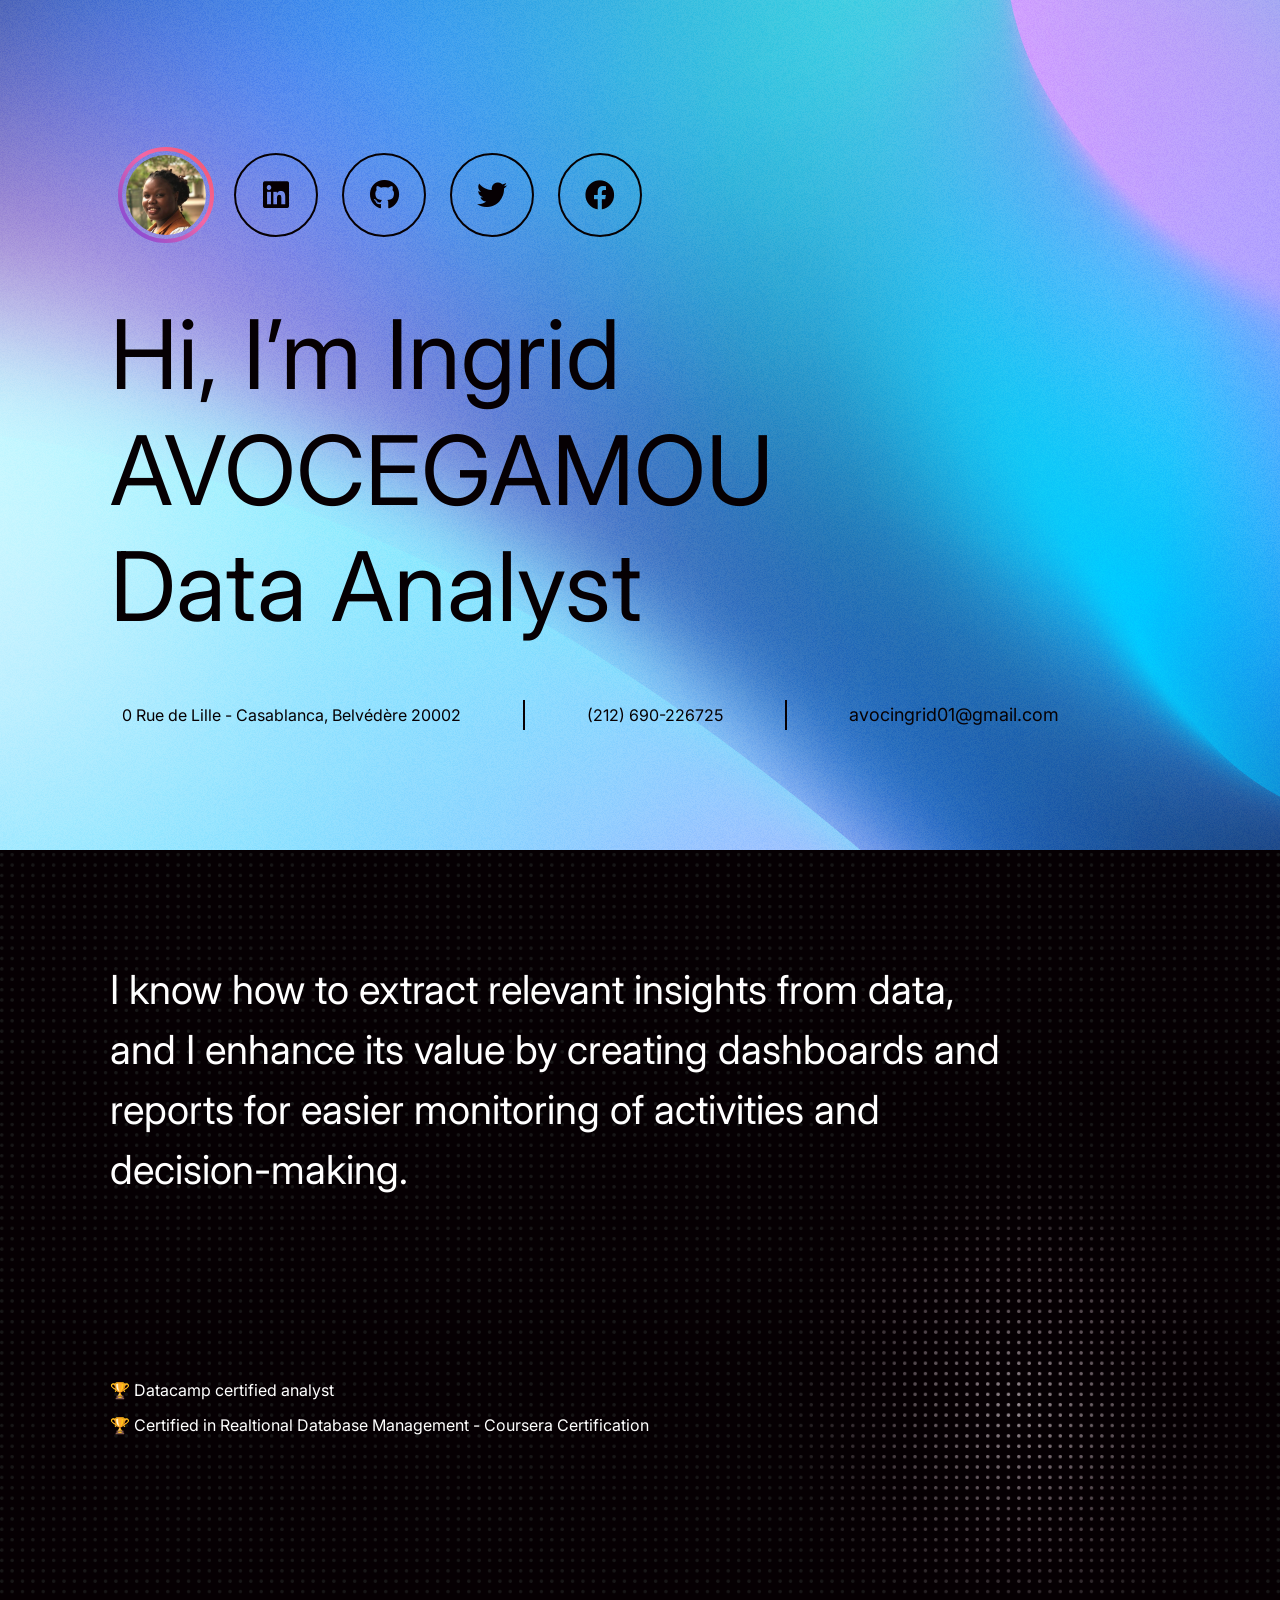
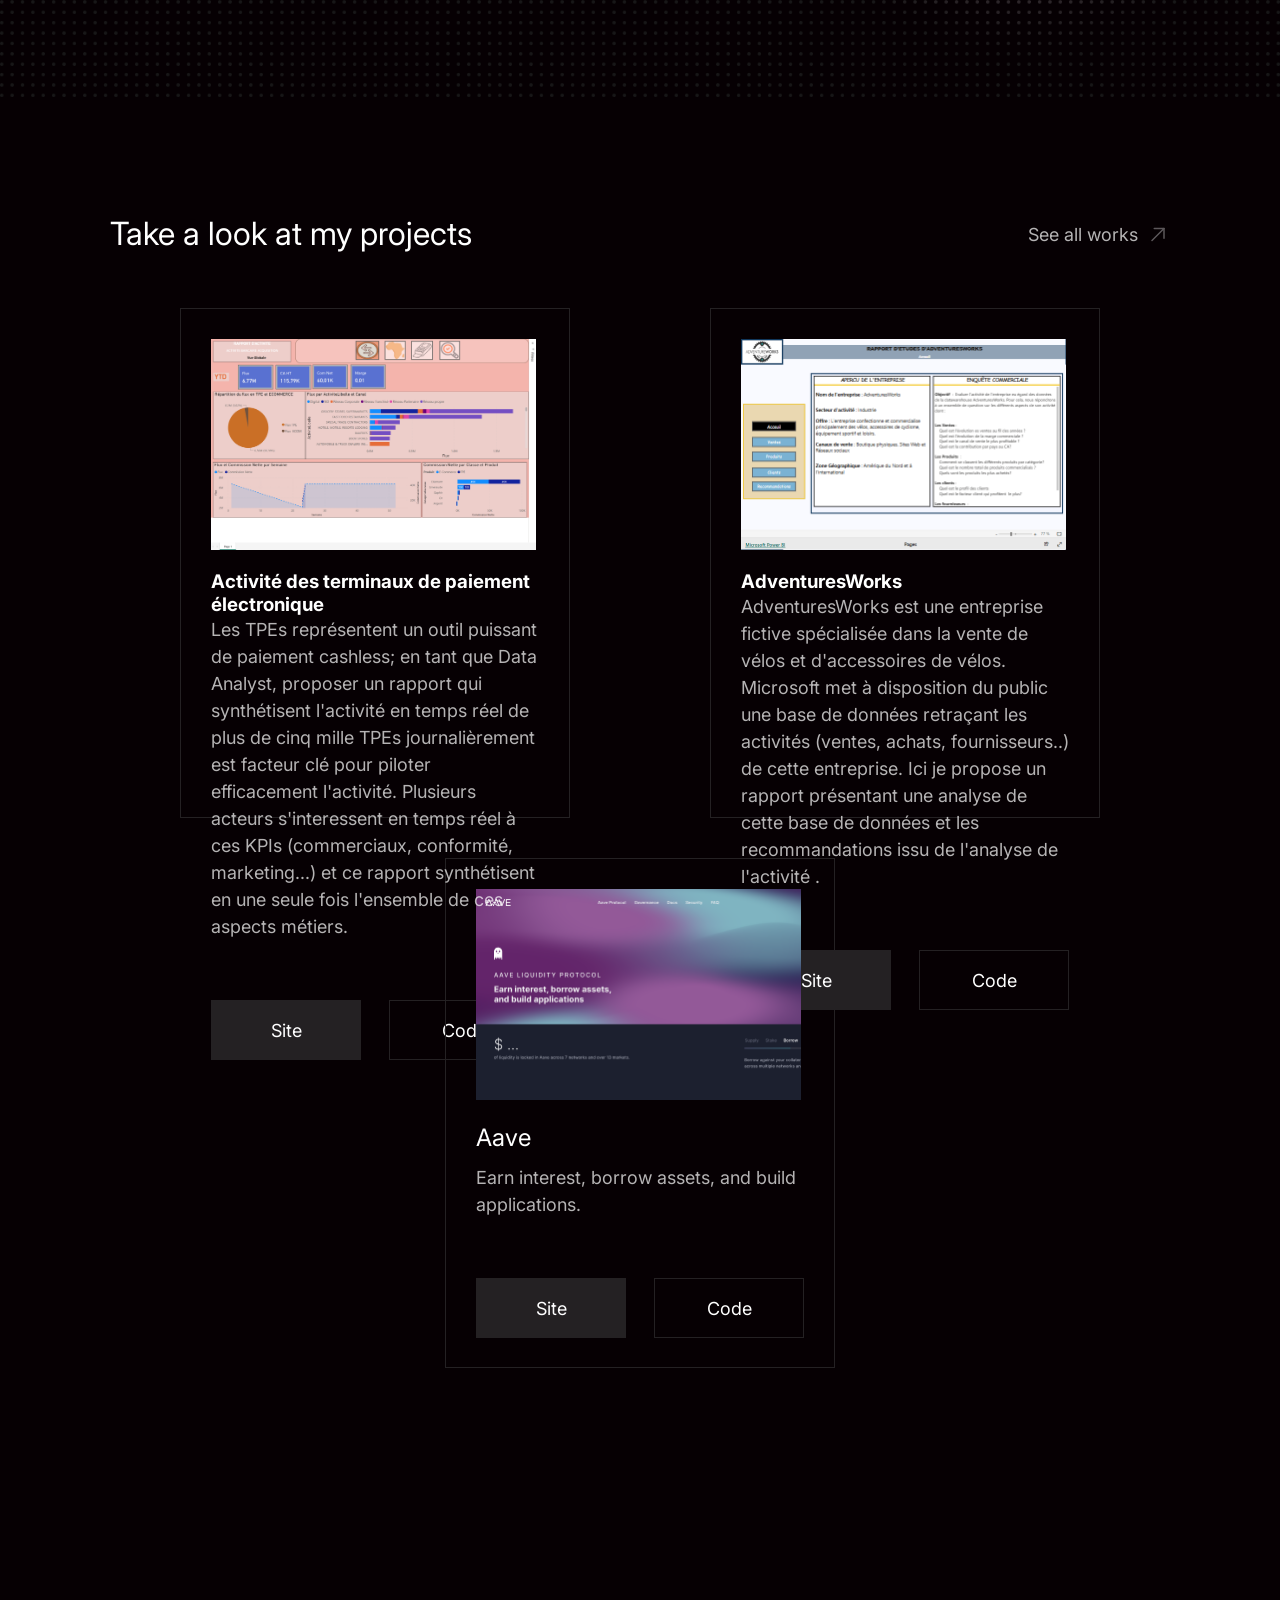
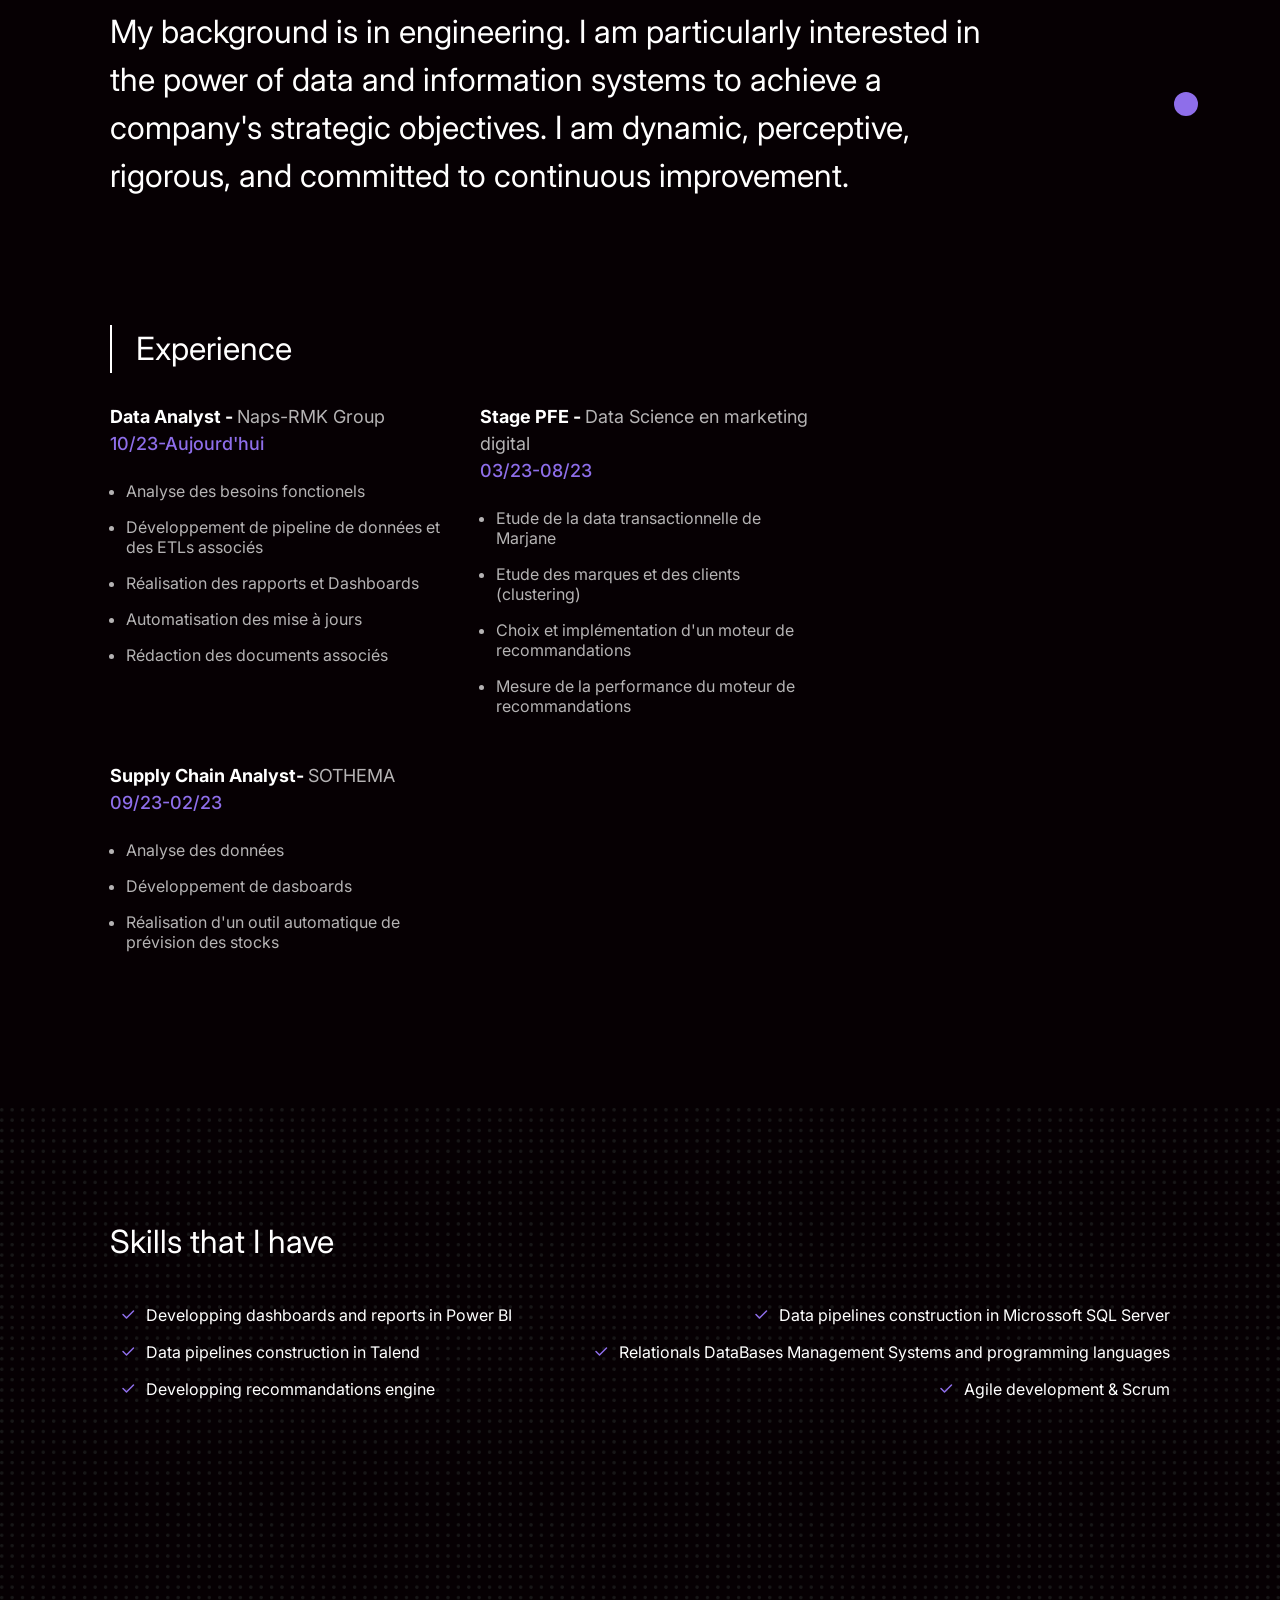
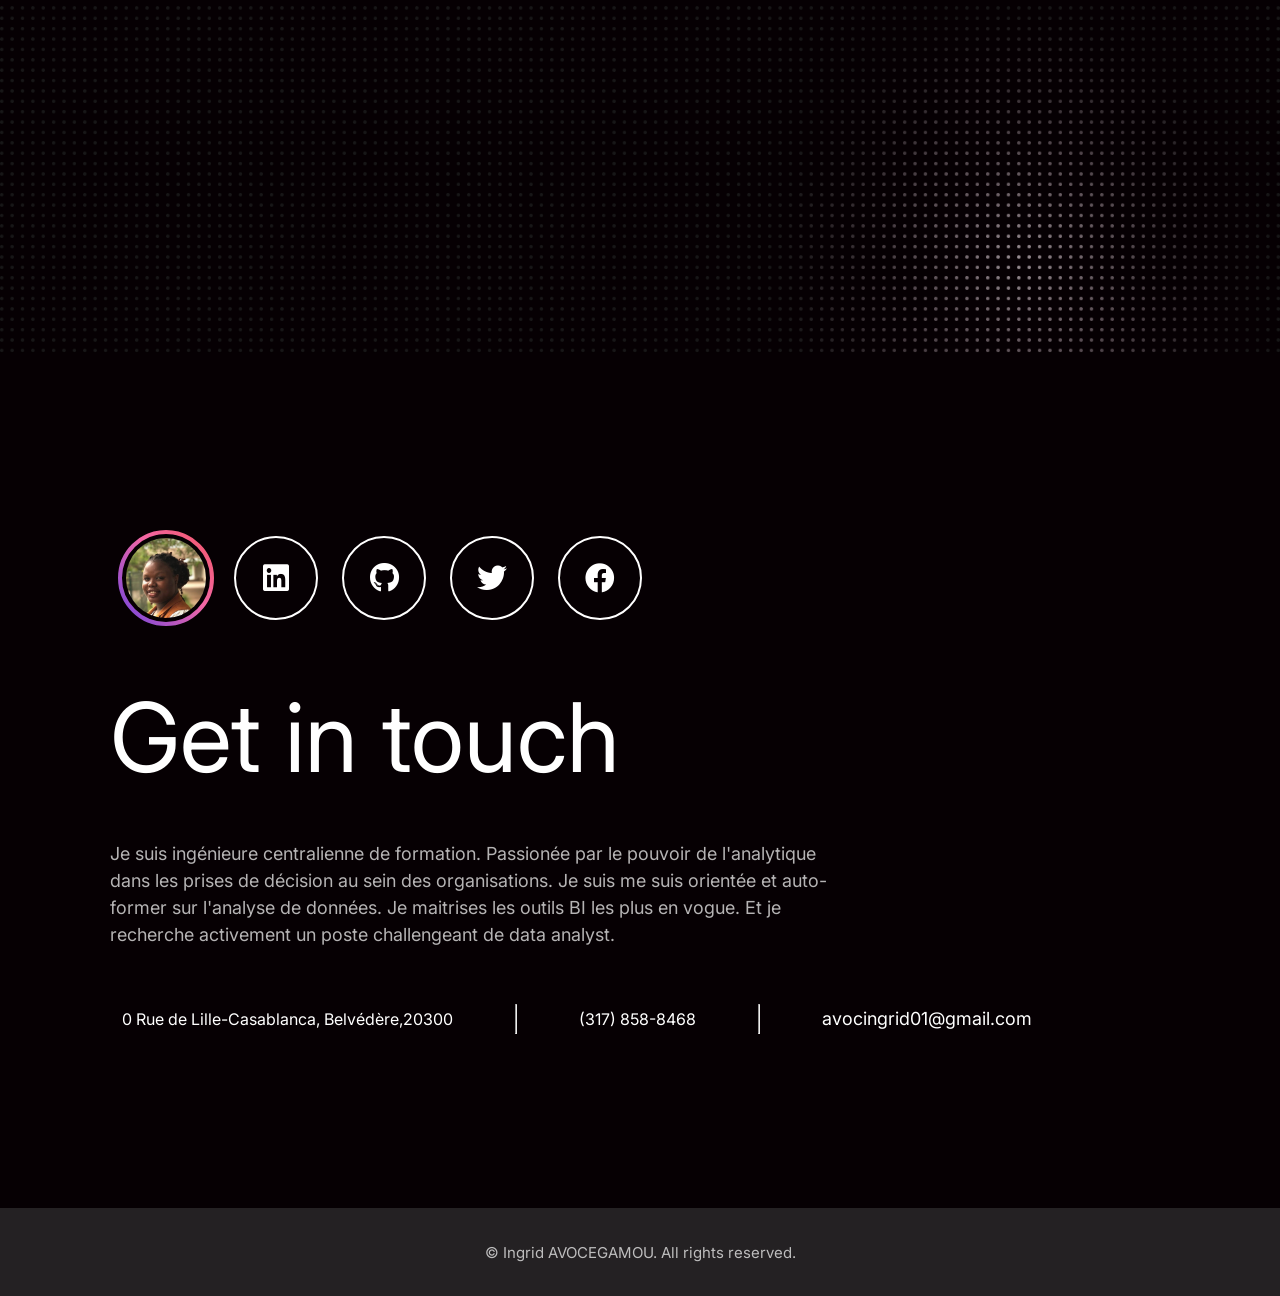
==== index.html @ 4d067f29 "first commit" ====
<!DOCTYPE html>
<html lang="en">

<head>
    <meta charset="UTF-8">
    <meta http-equiv="X-UA-Compatible" content="IE=edge">
    <meta name="viewport" content="width=device-width, initial-scale=1.0">
    <meta name="description" content="">
    <meta name="author" content="">

    <title>Ingrid AVOCEGAMOU|Data Analyst</title>

    <!-- Google Fonts -->
    <link rel="preconnect" href="https://fonts.googleapis.com">
    <link rel="preconnect" href="https://fonts.gstatic.com" crossorigin>
    <link href="https://fonts.googleapis.com/css2?family=Inter:wght@100;200;300;400;500;600;700;800;900&display=swap"
        rel="stylesheet">

    <!-- Font Awesome -->
    <link href="vendor/fontawesome-free-5.15.4-web/css/all.min.css" rel="stylesheet">

    <!-- Custom styles for this template -->
    <link href="css/resume.css" rel="stylesheet">
</head>

<body>
    <header class="header">
        <div class="header-links flex-start">
            <div class="profile-container">
                <img class="profile" src="./img/profile.jpg" alt="Joe Blow">
                <img class="ring" src="./img/Ring.svg" alt="Ring Border">
            </div>

            <ul class="flex-list list-items-circle">
                <li>
                    <a href="https://www.linkedin.com/in/ingrid-avocegamou-9a059b1b7/" target="_blank">
                        <i class="fab fa-linkedin"></i>
                    </a>
                </li>
                <li>
                    <a href="https://www.github.com/">
                        <i class="fab fa-github"></i>
                    </a>
                </li>
                <li>
                    <a href="https://www.twitter.com/">
                        <i class="fab fa-twitter"></i>
                    </a>
                </li>
                <li>
                    <a href="https://www.facebook.com/">
                        <i class="fab fa-facebook"></i>
                    </a>
                </li>
            </ul>
        </div>

        <h1>
            Hi, I’m Ingrid AVOCEGAMOU<br />
            Data Analyst
        </h1>

        <ul class="contact-details flex-list">
            <li>0 Rue de Lille - Casablanca, Belvédère 20002</li>
            <hr />
            <li>(212) 690-226725</li>
            <hr />
            <li><a href="mailto: avocingrid01@gmail.com" style="border: none;">avocingrid01@gmail.com</a></li>
        </ul>
    </header>
    <main>

        <!-- ABOUT -->

        <section class="section about">
            <h2>
                I know how to extract relevant insights from data, and I enhance its value by creating dashboards and reports for easier monitoring of activities and decision-making.
            </h2>

            <ul class="achievements">
                <li>🏆 Datacamp certified analyst</li>
                <li>🏆 Certified in Realtional Database Management - Coursera Certification</li>
            </ul>
        </section>

        <!-- PROJECTS -->

        <section class="section projects">
            <div class="flex-between">
                <h2>Take a look at my projects</h2>

                <a href="https://www.github.com/" class="projects-link flex-between">
                    See all works <img src="./img/ArrowUpRight.svg" alt="Arrow" style="margin-left: 8px; opacity: 0.7;">
                </a>
            </div>

            <div class="cards flex-center">
                <div class="card">
                    <img src="./img/projects/project_1.png" alt="">
                    <h3 class="Monitoring of electronic payment terminal ">Activité des terminaux de paiement électronique
</h3>
                    <p class="card-description">Les TPEs représentent un outil puissant de paiement cashless; en tant que Data Analyst, proposer un rapport qui synthétisent l'activité en temps réel de plus de cinq mille TPEs journalièrement est facteur clé pour piloter efficacement l'activité. Plusieurs acteurs s'interessent en temps réel à ces KPIs (commerciaux, conformité, marketing...) et ce rapport synthétisent en une seule fois l'ensemble de ces aspects métiers. </p>

                    <div class="card-buttons">
                        <a href="https://app.powerbi.com/view?r=eyJrIjoiNjRlZTI2ZTktMTIzOC00YWQxLWI0MTQtYjRmNjQyOTAwMDczIiwidCI6IjVjYjA2YTgwLTJkZDUtNDNkOS05YjJlLWFmMDA1M2I3MTRkYyIsImMiOjl9" class="card-button--site">Site</a>
                        <a href="#" class="card-button--code">Code</a>
                    </div>
                </div>

                <div class="card">
                    <img src="./img/projects/project_2.png" alt="">
                    <h3 class="AdventuresWorks"> AdventuresWorks</h3>
                    <p class="card-description">AdventuresWorks est une entreprise fictive spécialisée dans la vente de vélos et d'accessoires de vélos. Microsoft met à disposition du public une base de données retraçant les activités (ventes, achats, fournisseurs..) de cette entreprise. Ici je propose un rapport présentant une analyse de cette base de données et les recommandations issu de l'analyse de l'activité .</p>

                    <div class="card-buttons">
                        <a href="https://app.powerbi.com/view?r=eyJrIjoiYWE0ZmEyMjgtMjhmNi00ODE4LTgzNDMtZmZhZWU1MjZiZjUyIiwidCI6IjVjYjA2YTgwLTJkZDUtNDNkOS05YjJlLWFmMDA1M2I3MTRkYyIsImMiOjl9"class="card-button--site">Site</a>
                        <a href="#" class="card-button--code">Code</a>
                    </div>
                </div>

                <div class="card">
                    <img src="./img/projects/project_3.png" alt="">
                    <h3 class="card-title">Aave</h3>
                    <p class="card-description">Earn interest, borrow assets, and build applications.</p>

                    <div class="card-buttons">
                        <a href="#" class="card-button--site">Site</a>
                        <a href="#" class="card-button--code">Code</a>
                    </div>
                </div>
            </div>
        </section>

        <!-- EXPIERENCE -->

        <section class="section experience">
            <p class="experience-description">
                My background is in engineering. I am particularly interested in the power of data and information systems to achieve a company's strategic objectives. I am dynamic, perceptive, rigorous, and committed to continuous improvement.
                <img src="./img/Dot.svg" alt="Blue Dot">
            </p>

            <h2>Experience</h2>

            <div class="experience-cards flex-center">
                <div class="experience-card">
                    <h3 class="card-title">
                        Data Analyst - <span class="highlight">Naps-RMK Group</span>
                    </h3>
                    <p class="card-years">10/23-Aujourd'hui</p>

                    <ul class="card-list">
                        <li class="card-list-item">Analyse des besoins fonctionels  </li>
                        <li class="card-list-item">Développement  de pipeline de données et des ETLs associés</li>
                        <li class="card-list-item">Réalisation des rapports et Dashboards </li>
                        <li class="card-list-item">Automatisation des mise à jours </li>
                        <li class="card-list-item">Rédaction des documents associés </li>
                    </ul>
                </div>
                <div class="experience-card">
                    <h3 class="card-title">
                        Stage PFE - <span class="highlight">Data Science en marketing digital</span>
                    </h3>
                    <p class="card-years">03/23-08/23</p>

                    <ul class="card-list">
                        <li class="card-list-item"> Etude de la data transactionnelle de Marjane</li>
                        <li class="card-list-item">Etude des marques et des clients (clustering)</li>
                        <li class="card-list-item">Choix et implémentation d'un moteur de recommandations</li>
                        <li class="card-list-item">Mesure de la performance du moteur de recommandations</li>
                    </ul>
                </div>
                <div class="experience-card">
                    <h3 class="card-title">
                        Supply Chain Analyst- <span class="highlight">SOTHEMA</span> 
                    </h3>
                    <p class="card-years">09/23-02/23</p>

                    <ul class="card-list">
                        <li class="card-list-item">Analyse des données</li>
                        <li class="card-list-item">Développement de dasboards </li>
                        <li class="card-list-item">Réalisation d'un outil automatique de prévision des stocks</li>
                    </ul>
                </div>
            </div>
        </section>

        <!-- SKILLS -->

        <section class="section skills">
           <h2>Skills that I have</h2>        

            <ul class="skill-list flex-between">
                <li><img src="./img/Check.svg" alt="Checkmark">Developping dashboards and reports in Power BI</li>
                <li><img src="./img/Check.svg" alt="Checkmark">Data pipelines construction in Microssoft SQL Server     </li>
                <li><img src="./img/Check.svg" alt="Checkmark">Data pipelines construction in Talend   </li>
                <li><img src="./img/Check.svg" alt="Checkmark">Relationals DataBases Management Systems and programming languages </li>
                <li><img src="./img/Check.svg" alt="Checkmark">Developping recommandations engine</li>
                <li><img src="./img/Check.svg" alt="Checkmark">Agile development & Scrum</li>
            </ul>
        </section>

        <!-- CONTACT -->

        <section class="section contact">
            <div class="contact-links flex-start">
                <div class="profile-container">
                    <img class="profile" src="./img/profile.jpg" alt="Ingrid AVOCEGAMOU">
                    <img class="ring" src="./img/Ring.svg" alt="Ring Border">
                </div>

                <ul class="flex-list list-items-circle">
                    <li>
                        <a href="https://www.linkedin.com/">
                            <i class="fab fa-linkedin"></i>
                        </a>
                    </li>
                    <li>
                        <a href="https://www.github.com/">
                            <i class="fab fa-github"></i>
                        </a>
                    </li>
                    <li>
                        <a href="https://www.twitter.com/">
                            <i class="fab fa-twitter"></i>
                        </a>
                    </li>
                    <li>
                        <a href="https://www.facebook.com/">
                            <i class="fab fa-facebook"></i>
                        </a>
                    </li>
                </ul>

            </div>

            <h1>
                Get in touch
            </h1>

            <p>
                Je suis ingénieure centralienne de formation. Passionée par le pouvoir de l'analytique dans les prises de décision au sein des organisations. Je suis me suis orientée et auto-former sur l'analyse de données. Je maitrises les outils BI les plus en vogue. Et je recherche activement un poste challengeant de data analyst. 
            </p>

            <ul class="contact-details flex-list">
                <li>0 Rue de Lille-Casablanca, Belvédère,20300</li>
                <hr />
                <li>(317) 858-8468</li>
                <hr />
                <li><a href="mailto: name@email.com">avocingrid01@gmail.com</a></li>
            </ul>
        </section>
    </main>
    <footer class="footer flex-center">
        <p><small>© Ingrid AVOCEGAMOU. All rights reserved.</small></p>
    </footer>

    <!-- Plugin JavaScript -->
    <script src="vendor/jquery/jquery.min.js"></script>
    <script src="vendor/jquery-easing/jquery.easing.min.js"></script>

    <!-- Custom scripts for this template -->
    <script src="js/resume.js"></script>
</body>

</html>
---- css/resume.css ----
* {
    margin: 0;
    padding: 0;
    box-sizing: border-box;
}

:root {
    --black: #060003;
    --gray: #242123;
    --white: #FFFFFF;
    --blue: #8E6EEA;
    --border-gradient: linear-gradient(227.58deg, #F4492F -44.04%, #F367A5 42.36%, #553DEB 113.95%);

    --font-96: clamp(56px, 8vw, 96px);
    --font-40: clamp(24px, 6vw, 40px);
    --font-32: clamp(24px, 4vw, 32px);
}

html {
    font-family: "Inter";
    color: var(--white);

    overflow-x: hidden;
}

body {
    background-color: var(--black);
}

/* TYPOGRAPHY */
h1 {
    font-style: normal;
    font-weight: 400;
    font-size: var(--font-96);
    line-height: 116px;
}

h2 {
    font-weight: 400;
    font-size: var(--font-32);
    line-height: 150%;
    margin-bottom: 30px;
}

p,
a {
    font-weight: 400;
    font-size: 18px;
    line-height: 150%;
    text-decoration: none;
}

p {
    opacity: 0.7;
}

/* LAYOUTS */

.flex-center {
    display: flex;
    justify-content: center;
    align-items: center;
}

.flex-start {
    display: flex;
    justify-content: flex-start;
    align-items: center;
}

.flex-between {
    display: flex;
    justify-content: space-between;
    align-items: center;
    flex-wrap: wrap;
}

/* === UNIVERSAL STYLES === */

/* List */

.flex-list {
    display: flex;
    justify-content: center;
    align-items: center;
    flex-wrap: wrap;
    list-style: none;
}

.flex-list li {
    margin: 12px;
    transition: 250ms ease all;
}

.flex-list li a {
    color: var(--white);
    text-decoration: none;
    opacity: 1;

    display: block;
    transition: 250ms ease all;
}

.list-items-circle li a {
    border: 2px solid var(--black);
    border-radius: 50%;
}

.list-items-circle li a:hover {
    background-color: var(--white);
    border: 2px solid var(--white);
}

.list-items-circle li a .fab {
    width: 80px;
    height: 80px;
    font-size: 30px;

    display: flex;
    justify-content: center;
    align-items: center;
    border-radius: 50%;

    transition: 250ms ease all;
}

.list-items-circle li a:hover .fab {
    color: var(--black);
}

.contact .list-items-circle li a {
    border: 2px solid var(--white);
}

.contact .list-items-circle li a:hover {
    background-color: var(--white);
    border: 2px solid var(--white);
}

.flex-list hr {
    height: 30px;
    margin: 0 50px;
}

/* Profile Image */

.profile-container {
    min-width: 88px;
    width: 88px;
    height: 88px;
    margin: 12px;
    position: relative;
}

.profile-container .profile {
    position: absolute;
    top: 50%;
    left: 50%;
    transform: translate(-50%, -50%);

    width: 80px;
    height: 80px;
    border-radius: 50%;
}

.profile-container .ring {
    position: absolute;
    top: 50%;
    left: 50%;
    transform: translate(-50%, -50%);
}

.header,
.section {
    min-height: 850px;
    padding: 110px;
}

/* HEADER */

.header {
    background-image: url('../img/Background.png');
    background-repeat: no-repeat;
    background-size: cover;

    display: flex;
    flex-direction: column;
    justify-content: flex-end;
    align-items: flex-start;
}

.header .header-links,
.contact .contact-links,
.header h1 {
    color: var(--black);
    margin-bottom: 45px;
}

.header .flex-list {
    color: var(--black);
}

.header .flex-list li a {
    color: var(--black);
}

.header .flex-list li:hover,
.header .flex-list li a:hover {
    color: var(--white);
}

.header .flex-list hr {
    border: 1px solid var(--black);
}

/* === ABOUT === */

.about {
    background-image: url('../img/Vector.png');
    background-repeat: no-repeat;
    background-size: cover;
    background-position: center;
}

.about h2 {
    max-width: 900px;
    font-weight: 400;
    font-size: var(--font-40);
    line-height: 150%;

    margin-bottom: 180px;
}

.about .achievements {
    list-style: none;

}

.about .achievements li {
    margin: 15px 0;
}

/* === PROJECTS === */

.projects .projects-link {
    color: var(--white);
    margin-bottom: 30px;

    opacity: 0.7;
    transition: 250ms ease all;
}

.projects .projects-link:hover {
    opacity: 1;
}

.projects .cards {
    justify-content: space-evenly;
    flex-wrap: wrap;
}

.projects .card {
    border: 1px solid var(--gray);

    height: 510px;
    max-width: 390px;
    padding: 30px;
    margin: 20px auto;
}

.projects .card img {
    width: 100%;
    max-width: 325px;
    height: auto;
    margin: 0 auto 16px;
}

.projects .card .card-title {
    font-weight: 400;
    font-size: 24px;
    line-height: 150%;
    margin-bottom: 8px;
}

.projects .card .card-description {
    margin-bottom: 60px;
}

.projects .card .card-buttons {
    display: flex;
    justify-content: space-between;
}

.projects .card .card-buttons .card-button--site,
.projects .card .card-buttons .card-button--code {
    width: 150px;
    height: 60px;

    display: flex;
    justify-content: center;
    align-items: center;

    opacity: 1;
    color: var(--white);

    transition: 250ms ease all;
}

.projects .card .card-buttons .card-button--site {
    background-color: var(--gray);
}

.projects .card .card-buttons .card-button--code {
    border: 1px solid var(--gray);
}

.projects .card .card-buttons .card-button--site:hover,
.projects .card .card-buttons .card-button--code:hover {
    background-color: var(--white);
    color: var(--black);
}

/* === EXPERIENCE === */

.experience-description {
    max-width: 900px;
    margin-bottom: 125px;

    font-weight: 400;
    font-size: var(--font-32);
    line-height: 150%;

    opacity: 1;
    position: relative;
}

.experience-description img {
    position: absolute;
    top: 50%;
    right: -200px;
    transform: translate(-50%, -50%);

    pointer-events: none;
}

.experience h2 {
    border-left: 2px solid var(--white);
    padding-left: 24px;
}

.experience .experience-cards {
    justify-content: flex-start;
    align-items: flex-start;
    flex-wrap: wrap;
}

.experience .experience-card {
    width: 370px;
    padding: 0 30px 30px 0;
}

.experience .experience-card .card-title {
    font-size: 18px;
    line-height: 150%;
}

.experience .experience-card .card-title .highlight {
    opacity: 0.7;
    font-weight: 400;
}

.experience .experience-card .card-years {
    color: var(--blue);
    font-weight: 500;
    font-size: 18px;
    line-height: 150%;
    margin-bottom: 24px;
    opacity: 1;
}

.experience .experience-card .card-list .card-list-item {
    margin: 0 0 16px 16px;
    opacity: 0.7;
}

/* === SKILLS === */

.skills {
    background-image: url('../img/Vector.png');
    background-repeat: no-repeat;
    background-size: cover;
}

.skills .skill-cards {
    flex-wrap: wrap;
}

.skills .skill-card {
    background-image: url('../img/Background.png');
    background-repeat: no-repeat;
    background-size: cover;
    background-color: #060003;
    background-blend-mode: darken;
    width: 170px;
    height: 170px;
    margin: 0 30px 30px 0;
    border: 1px solid var(--gray);

    cursor: pointer;

    transition: 500ms ease all;
}

.skills .skill-card .fab {
    font-size: 80px;
    opacity: 0.7;
    transition: 500ms ease all;
}

.skills .skill-card:hover {
    background-blend-mode: normal;
}

.skills .skill-card:hover .fab {
    opacity: 1;
}

.skills .skill-list {
    list-style: none;
    flex-wrap: wrap;
}

.skills .skill-list li {
    display: flex;
    justify-content: center;
    align-items: center;
}

.skills .skill-list li img {
    margin: 10px;
}

/* === CONTACT === */

.contact {
    display: flex;
    flex-direction: column;
    justify-content: center;
    align-items: flex-start;
}

.contact h1,
.contact p {
    max-width: 750px;
    margin-bottom: 45px;
}

.contact .flex-list li:hover,
.contact .flex-list li a:hover {
    color: var(--blue);
}

/* === FOOTER === */

.footer {
    min-height: 88px;
    background-color: var(--gray);
}

/* === MEDIA STYLES === */

@media all and (max-width: 1200px) {
    .contact-details {
        align-items: flex-start;
        flex-direction: column;
    }

    .contact-details li {
        margin: 10px;
    }

    .contact-details li a {
        margin: 0;
    }

    .contact-details hr {
        display: none;
    }
}

@media all and (max-width: 992px) {
    .skills .skill-card {
        width: 125px;
        height: 125px;
    }
}

@media all and (max-width: 767px) {

    .header,
    .section {
        padding: 40px;
    }
}
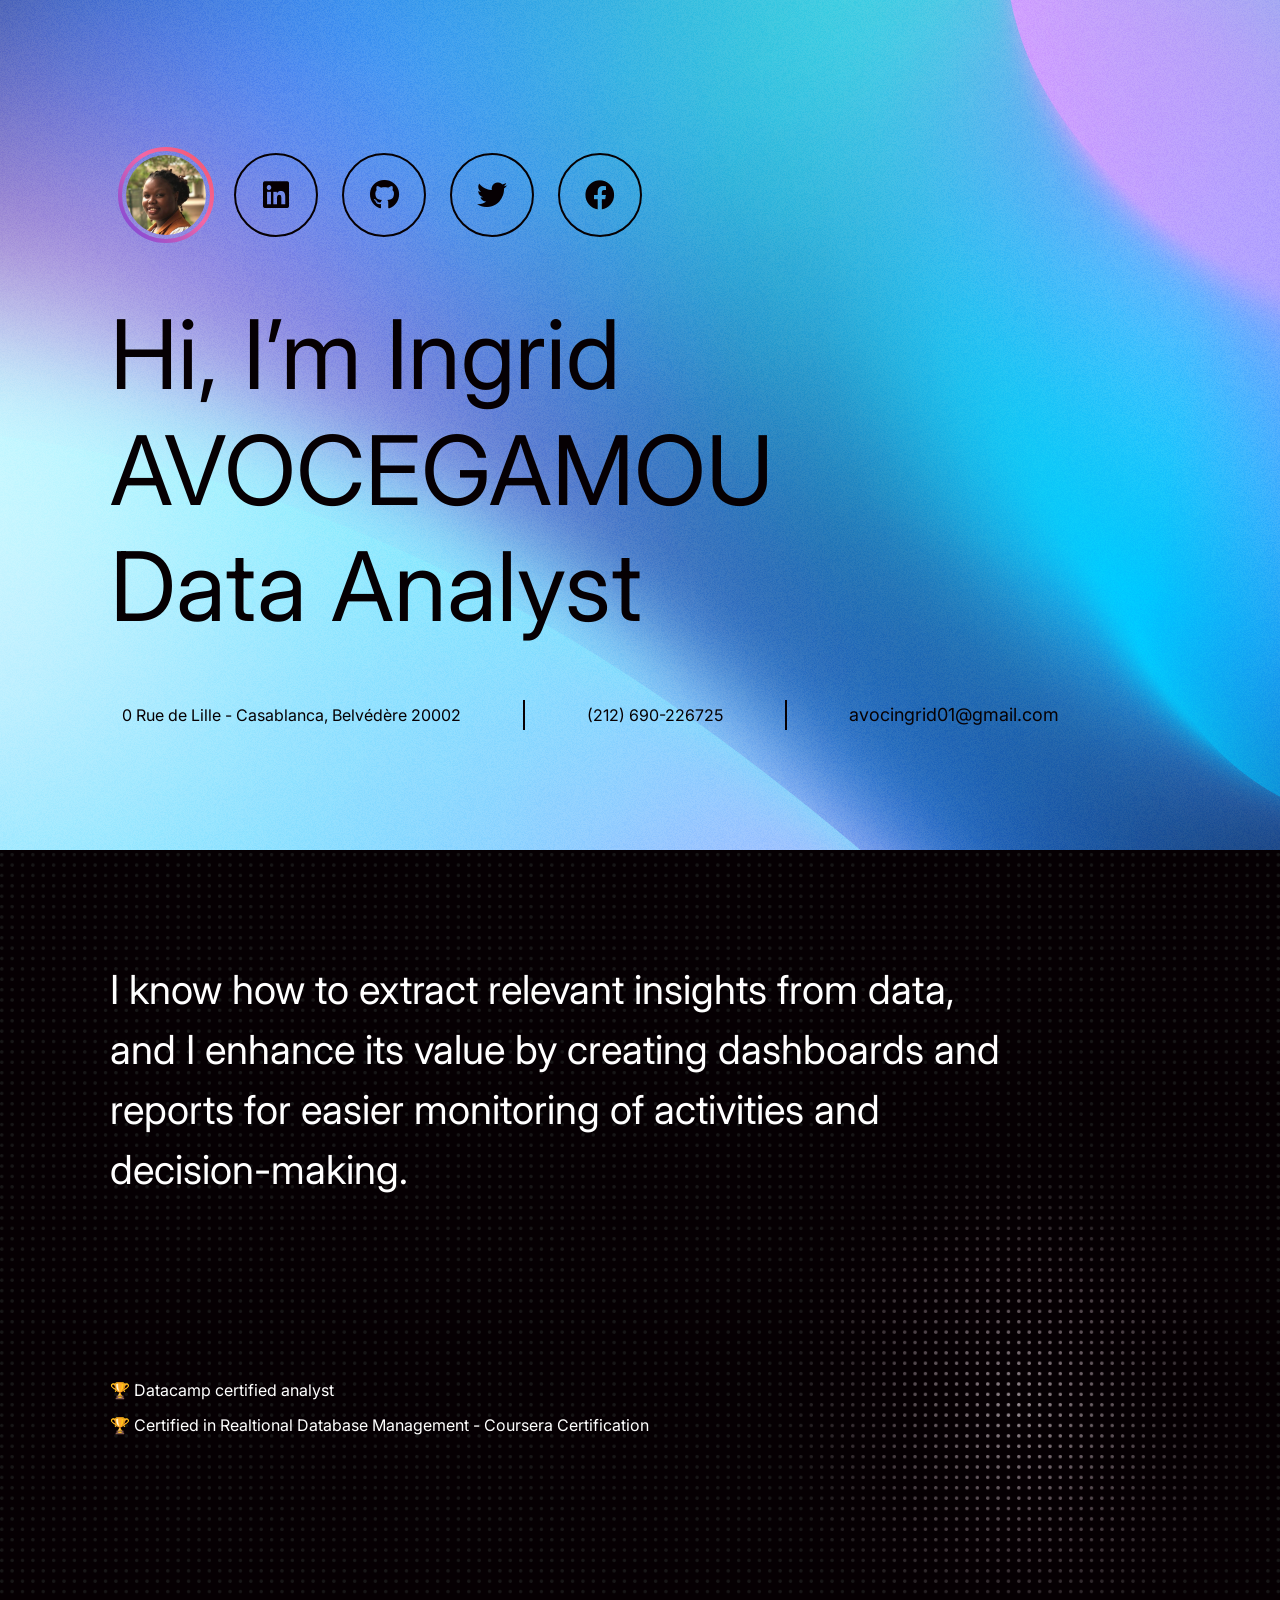
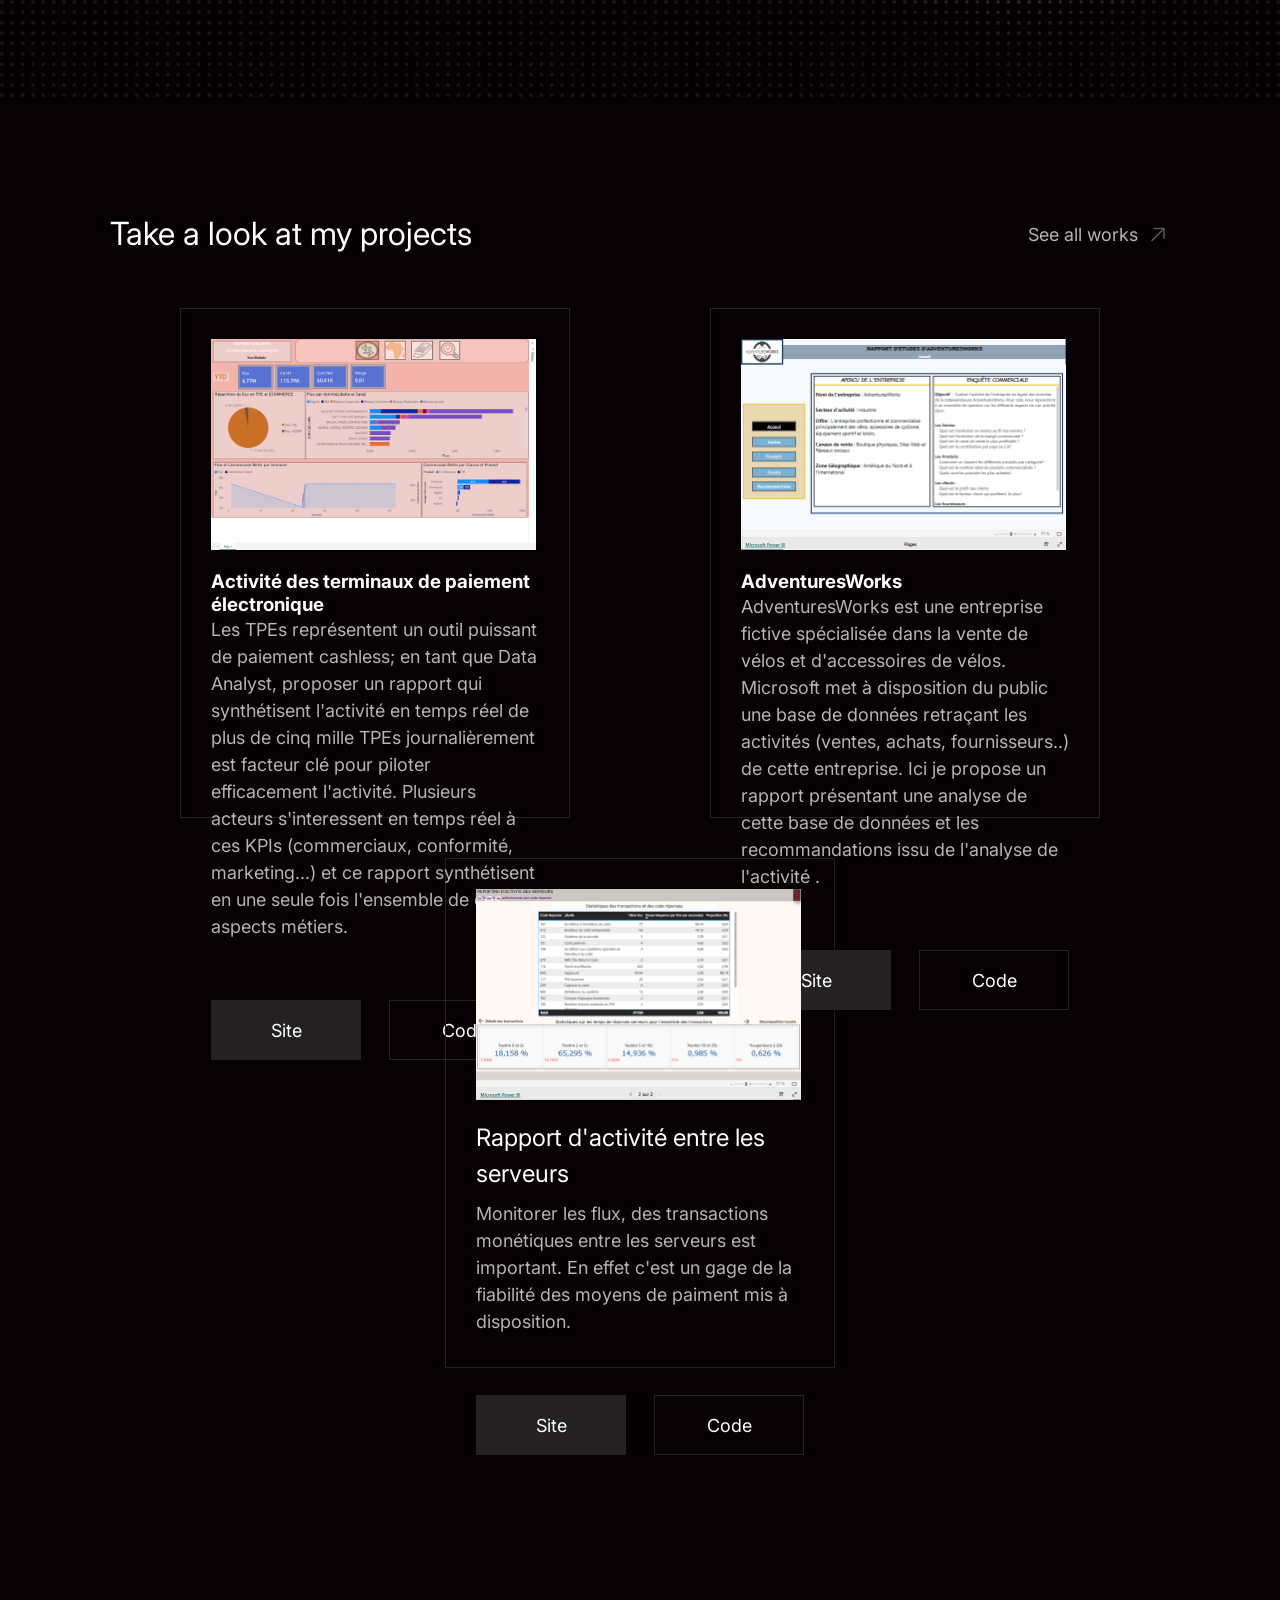
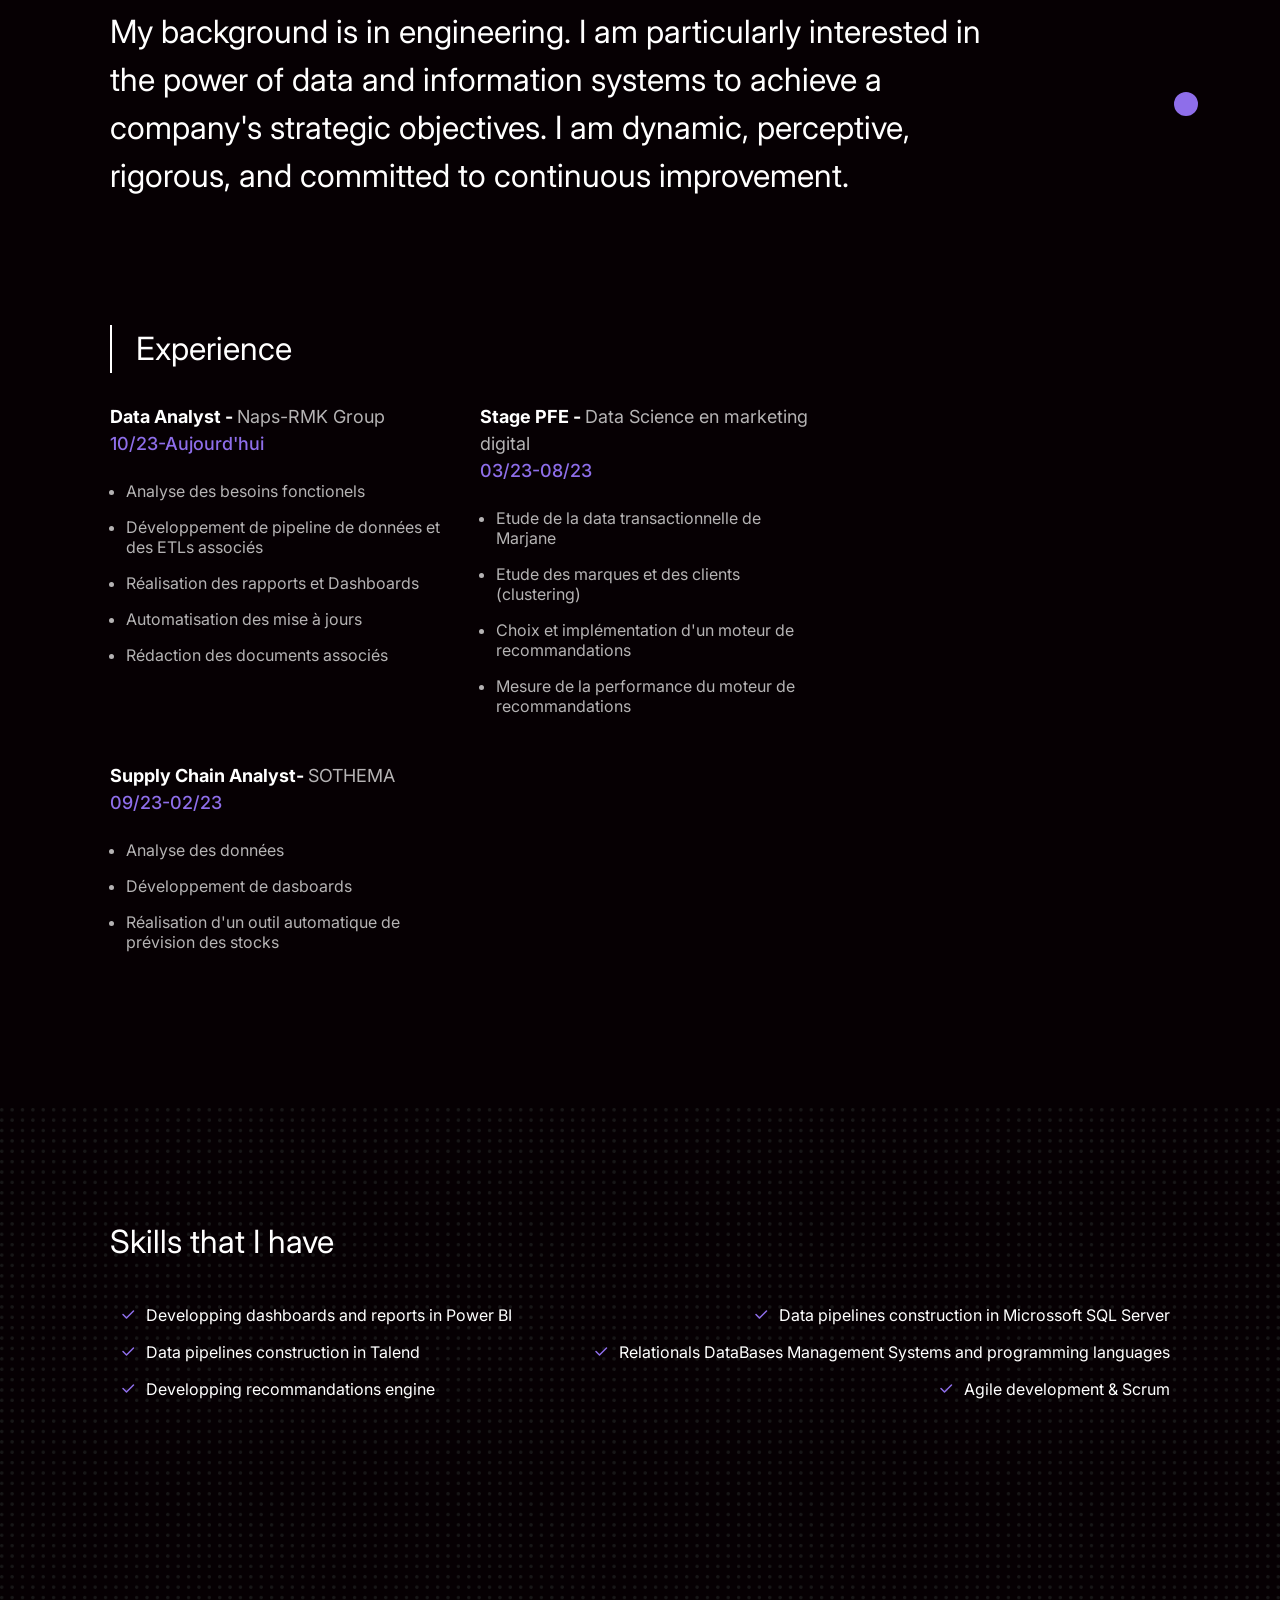
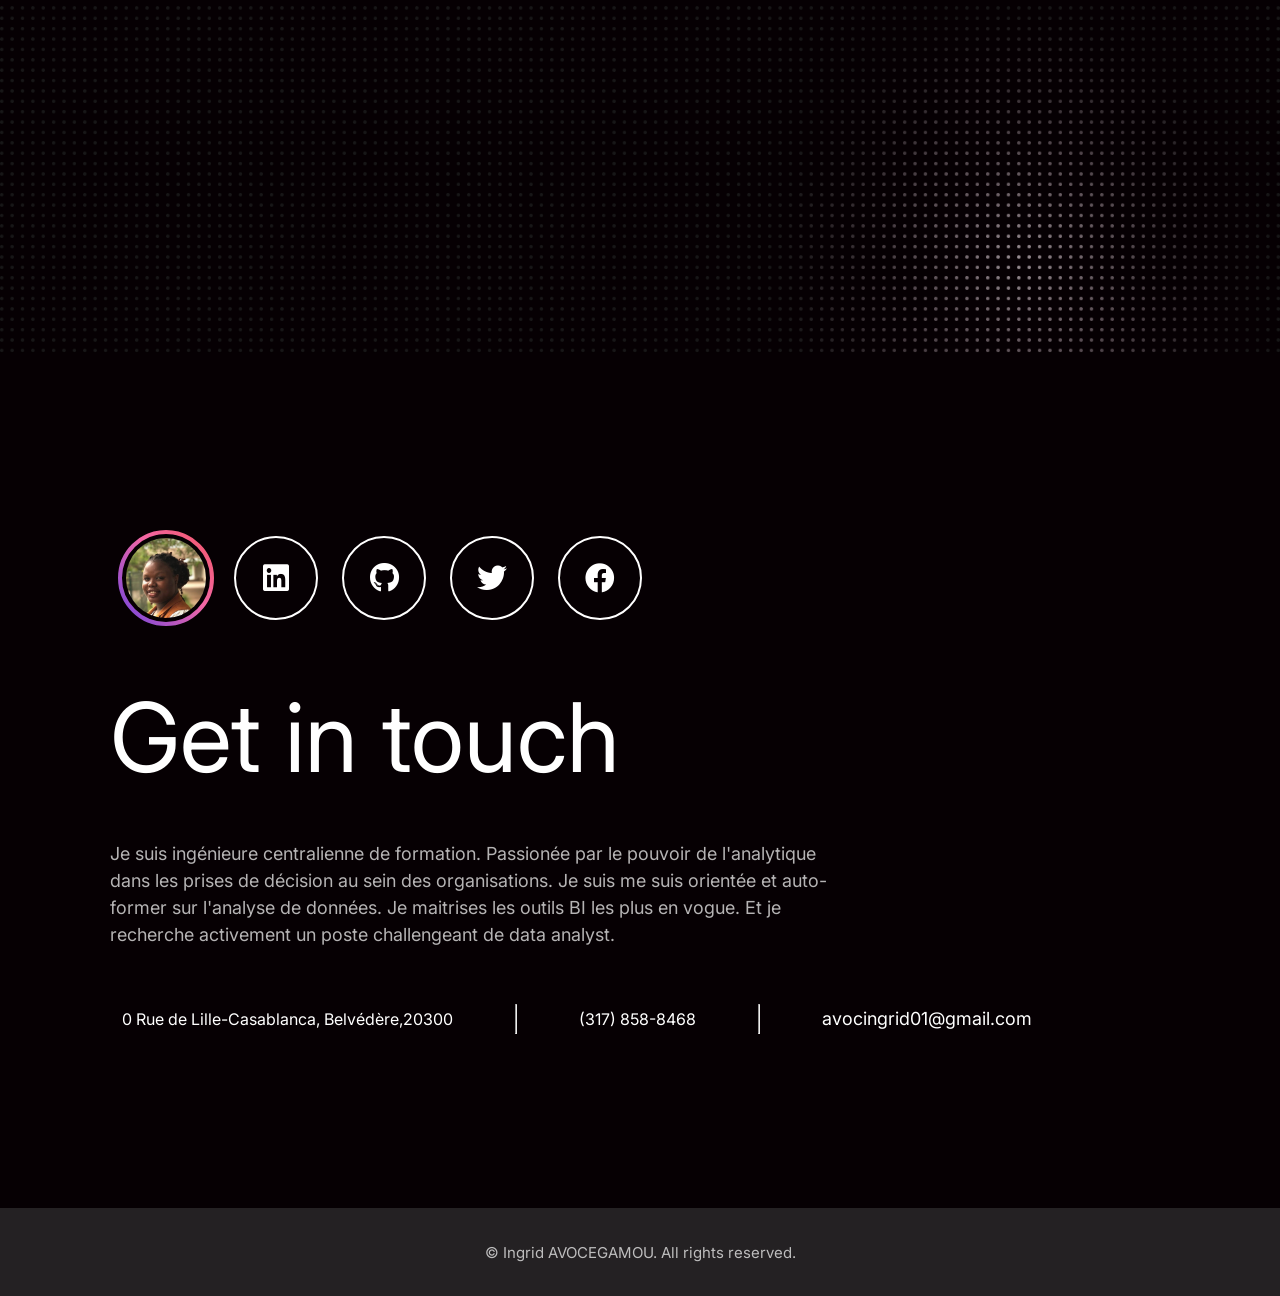
==== commit cf0db552: "addind a first project" ====
--- a/index.html
+++ b/index.html
@@ -107,28 +107,37 @@
                     </div>
                 </div>
 
+
+
+
+
                 <div class="card">
                     <img src="./img/projects/project_2.png" alt="">
                     <h3 class="AdventuresWorks"> AdventuresWorks</h3>
                     <p class="card-description">AdventuresWorks est une entreprise fictive spécialisée dans la vente de vélos et d'accessoires de vélos. Microsoft met à disposition du public une base de données retraçant les activités (ventes, achats, fournisseurs..) de cette entreprise. Ici je propose un rapport présentant une analyse de cette base de données et les recommandations issu de l'analyse de l'activité .</p>
-
                     <div class="card-buttons">
                         <a href="https://app.powerbi.com/view?r=eyJrIjoiYWE0ZmEyMjgtMjhmNi00ODE4LTgzNDMtZmZhZWU1MjZiZjUyIiwidCI6IjVjYjA2YTgwLTJkZDUtNDNkOS05YjJlLWFmMDA1M2I3MTRkYyIsImMiOjl9"class="card-button--site">Site</a>
                         <a href="#" class="card-button--code">Code</a>
                     </div>
                 </div>
 
+
+
+
+
+
                 <div class="card">
                     <img src="./img/projects/project_3.png" alt="">
-                    <h3 class="card-title">Aave</h3>
-                    <p class="card-description">Earn interest, borrow assets, and build applications.</p>
+                    <h3 class="card-title"> Rapport d'activité entre les serveurs </h3>
+                    <p class="card-description">Monitorer les flux, des transactions monétiques entre les serveurs est important. En effet c'est un gage de la fiabilité des moyens de paiment mis à disposition.</p>
 
                     <div class="card-buttons">
-                        <a href="#" class="card-button--site">Site</a>
+                        <a href="https://app.powerbi.com/view?r=eyJrIjoiMGE1ZTQ3MWItN2NiMS00NTRiLTk0YzMtNDk5OWIyMzdmZThmIiwidCI6IjVjYjA2YTgwLTJkZDUtNDNkOS05YjJlLWFmMDA1M2I3MTRkYyIsImMiOjl9" class="card-button--site"> Site</a>
                         <a href="#" class="card-button--code">Code</a>
                     </div>
                 </div>
-            </div>
+
+                
         </section>
 
         <!-- EXPIERENCE -->
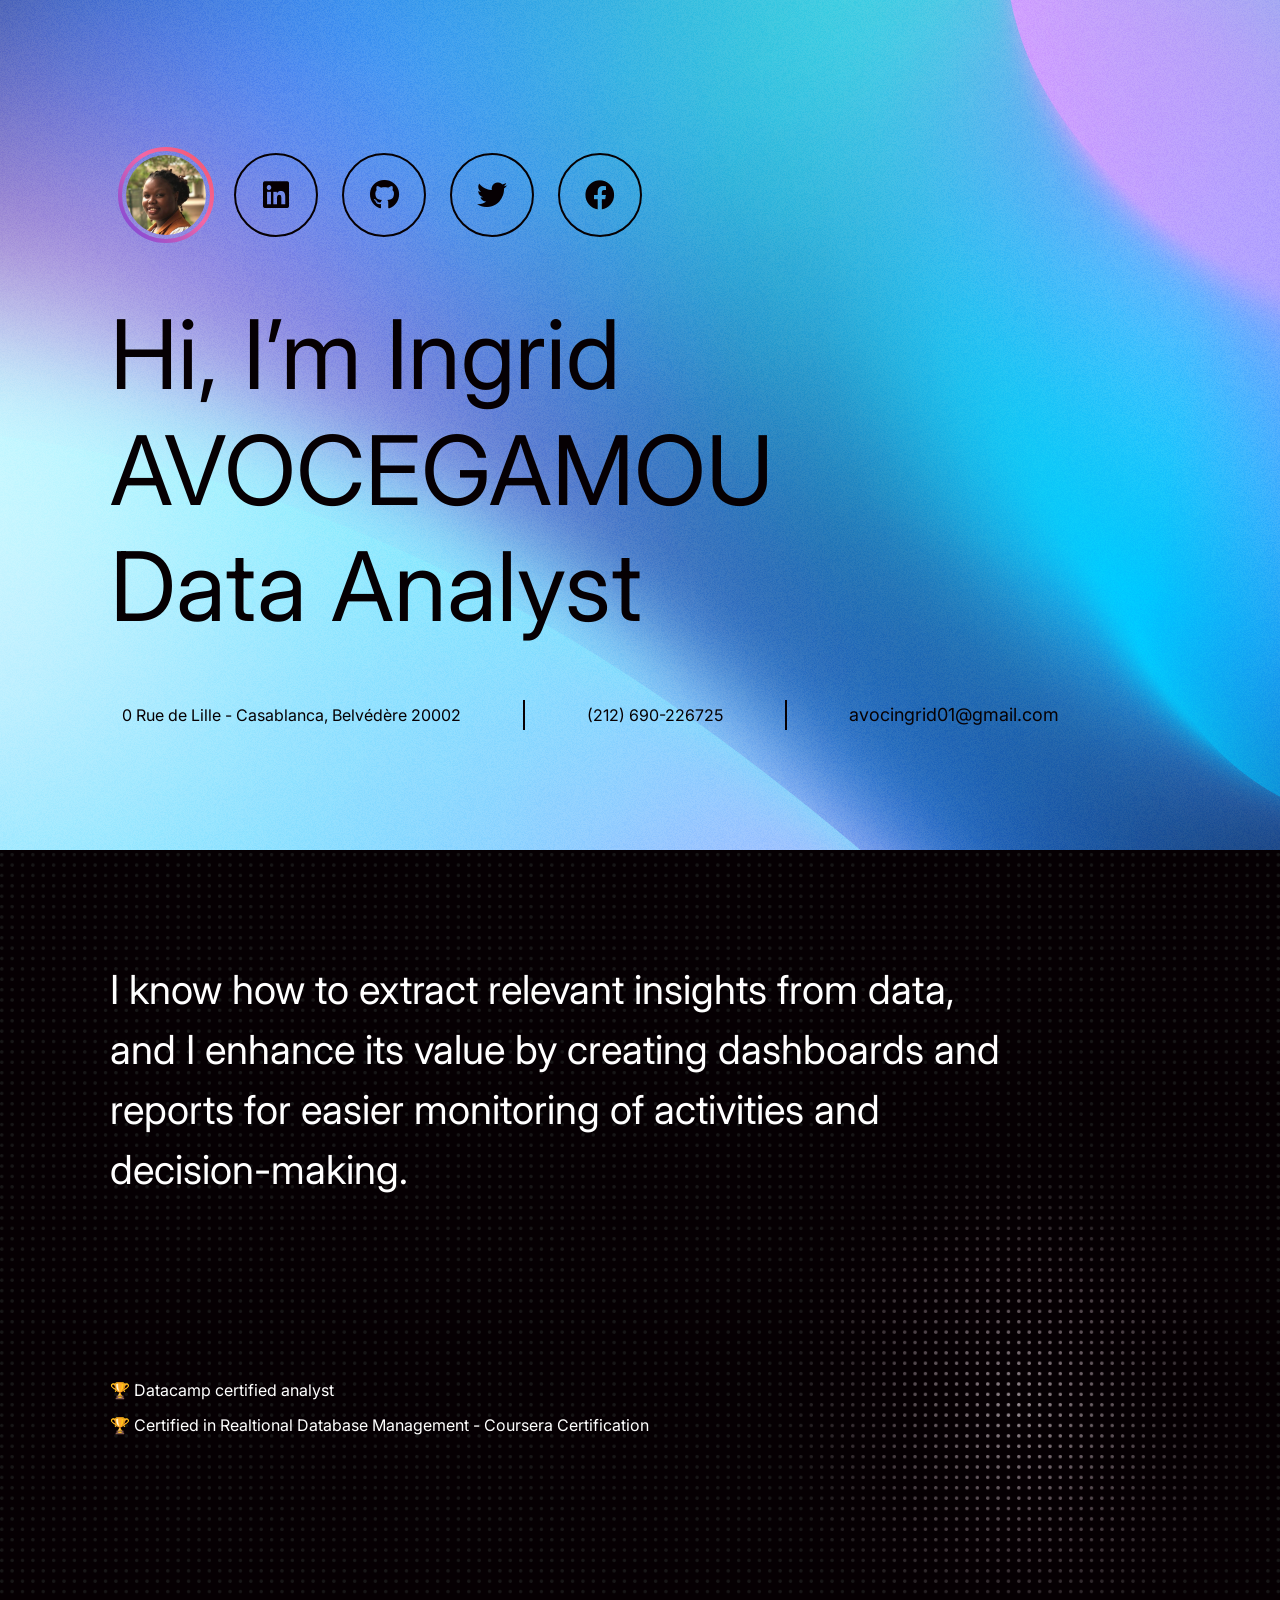
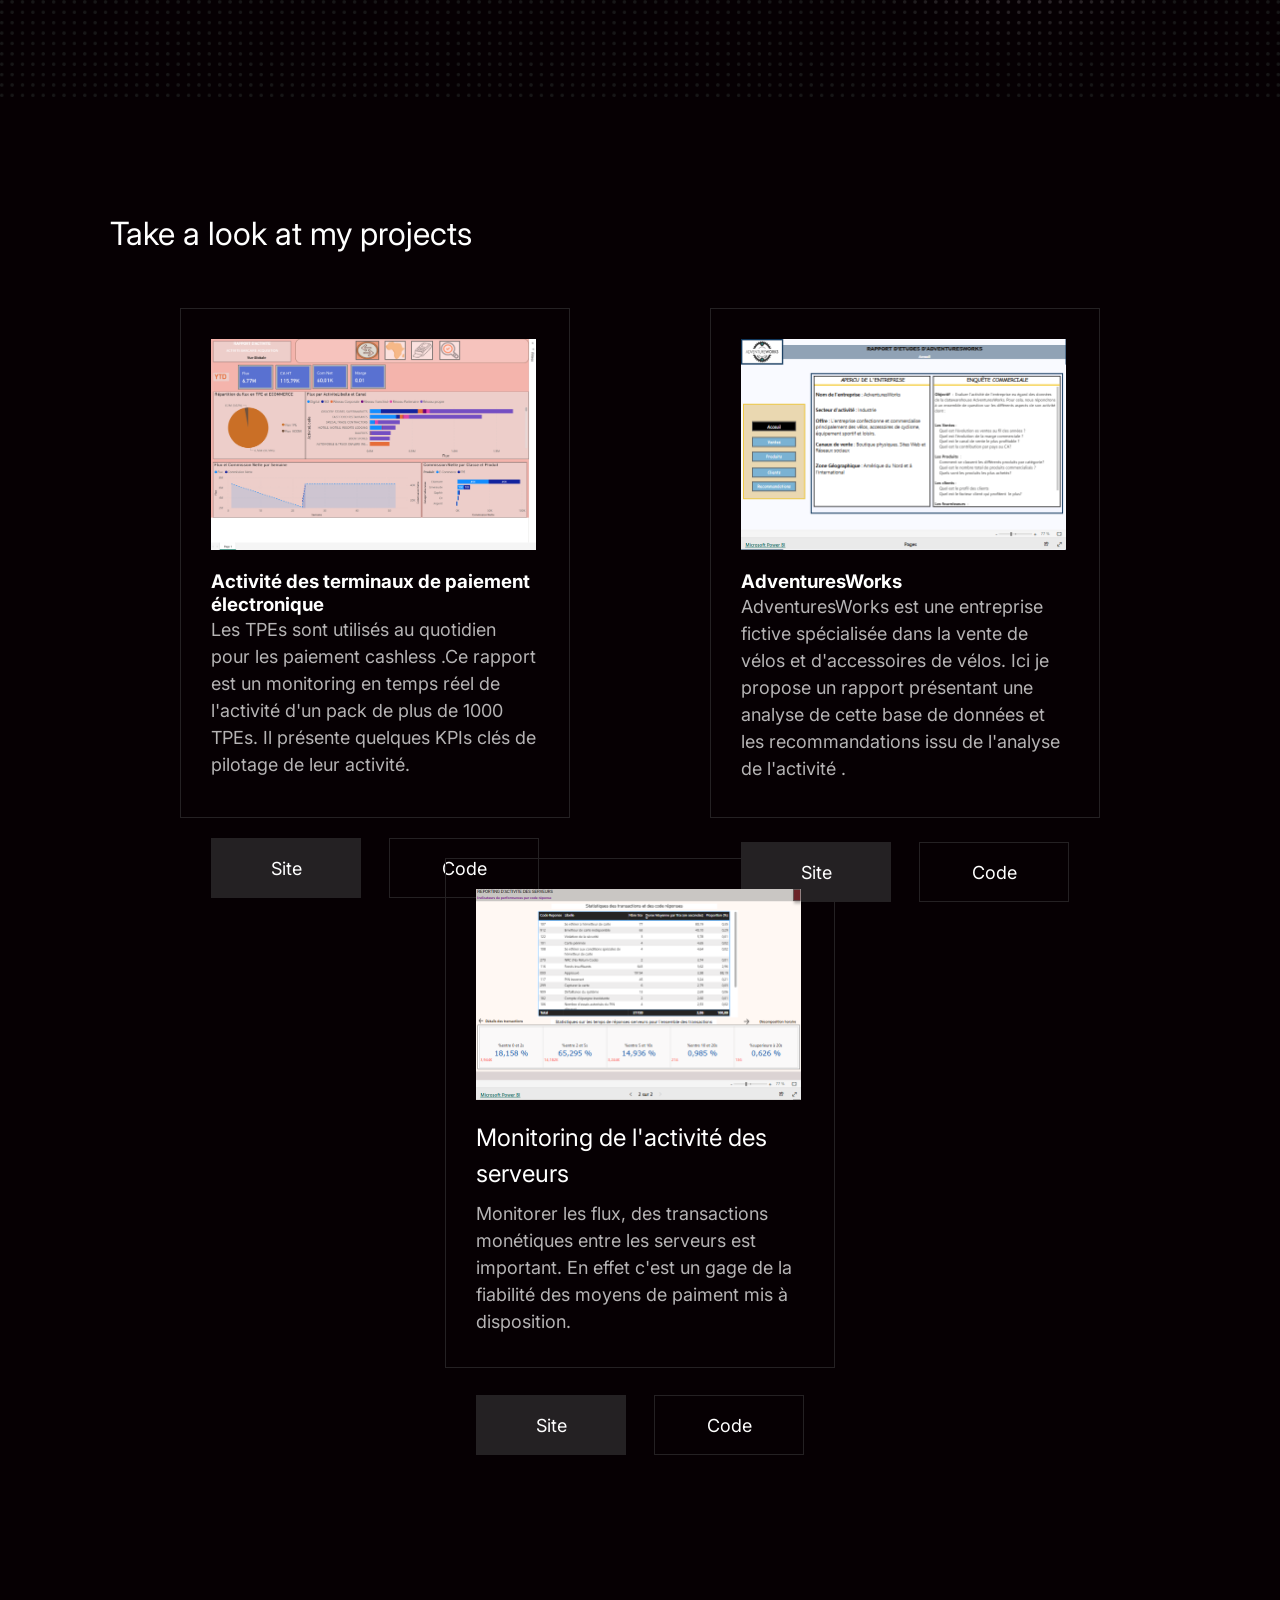
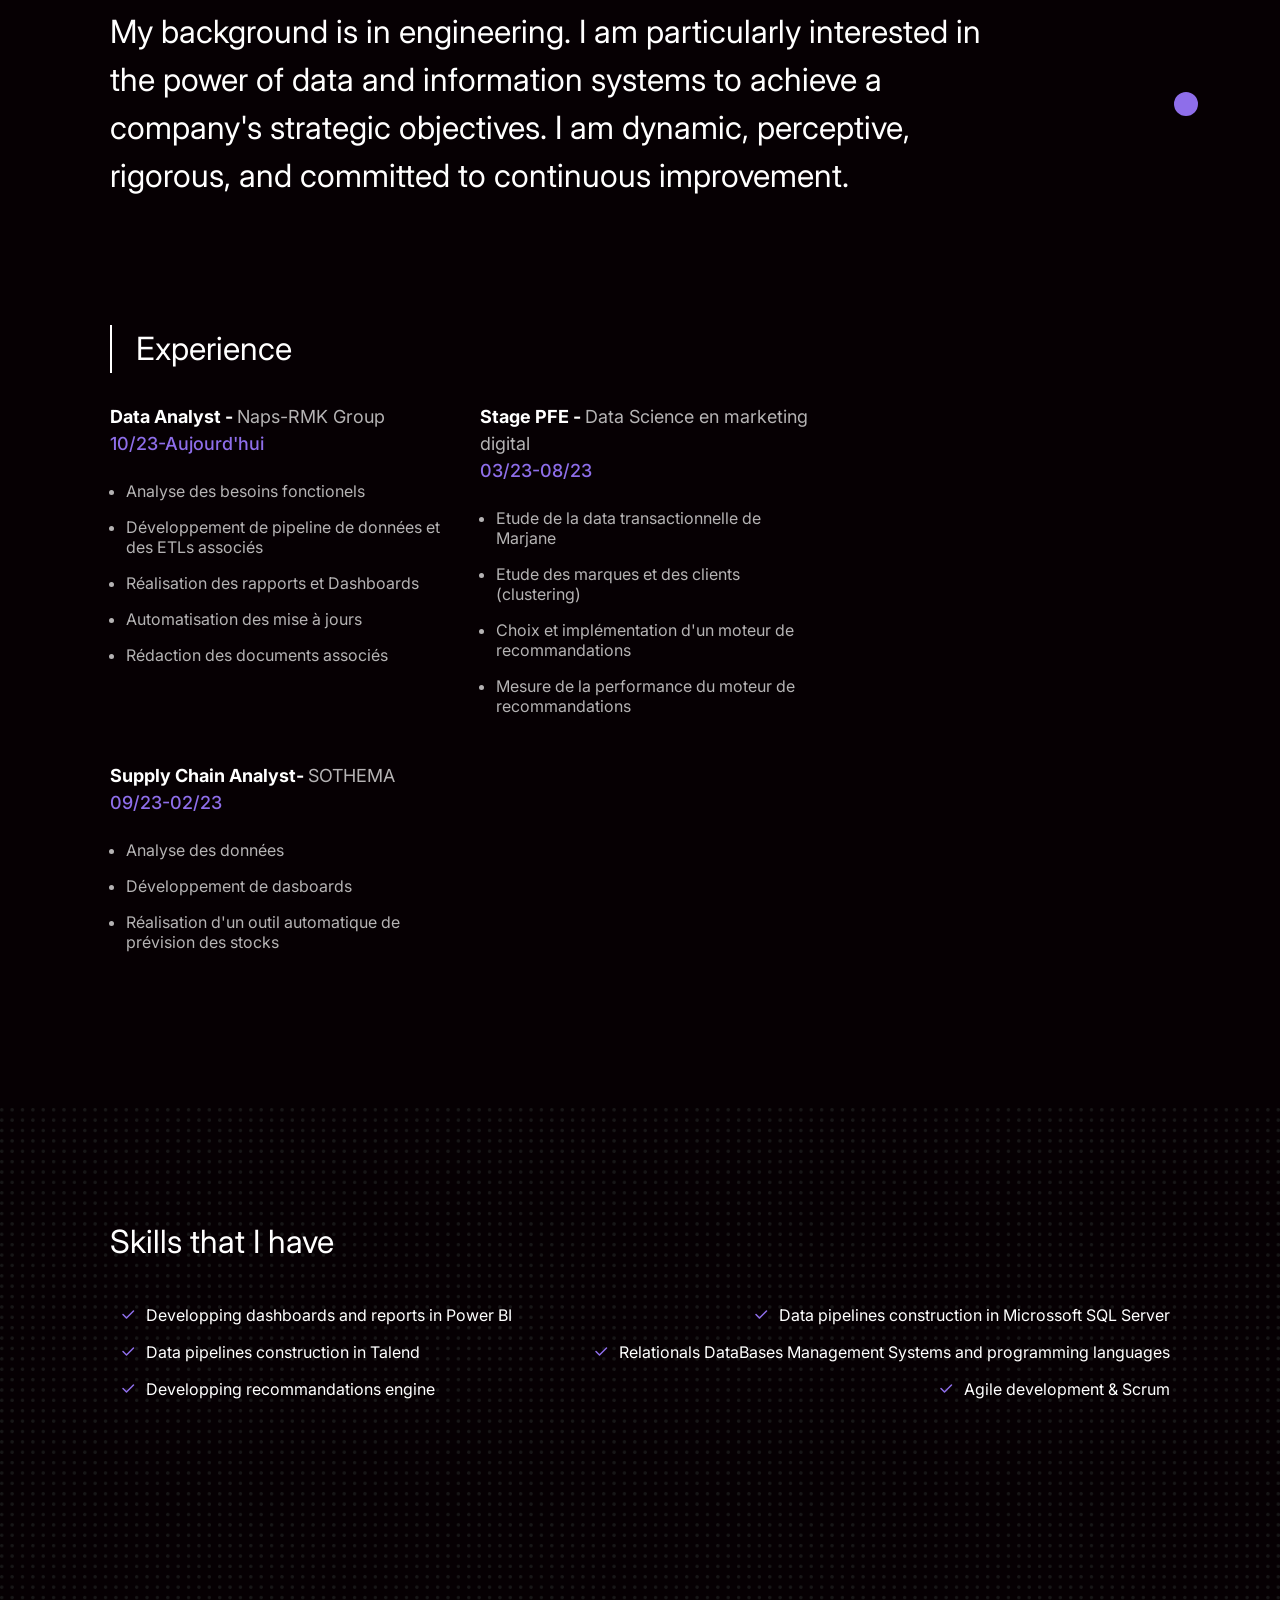
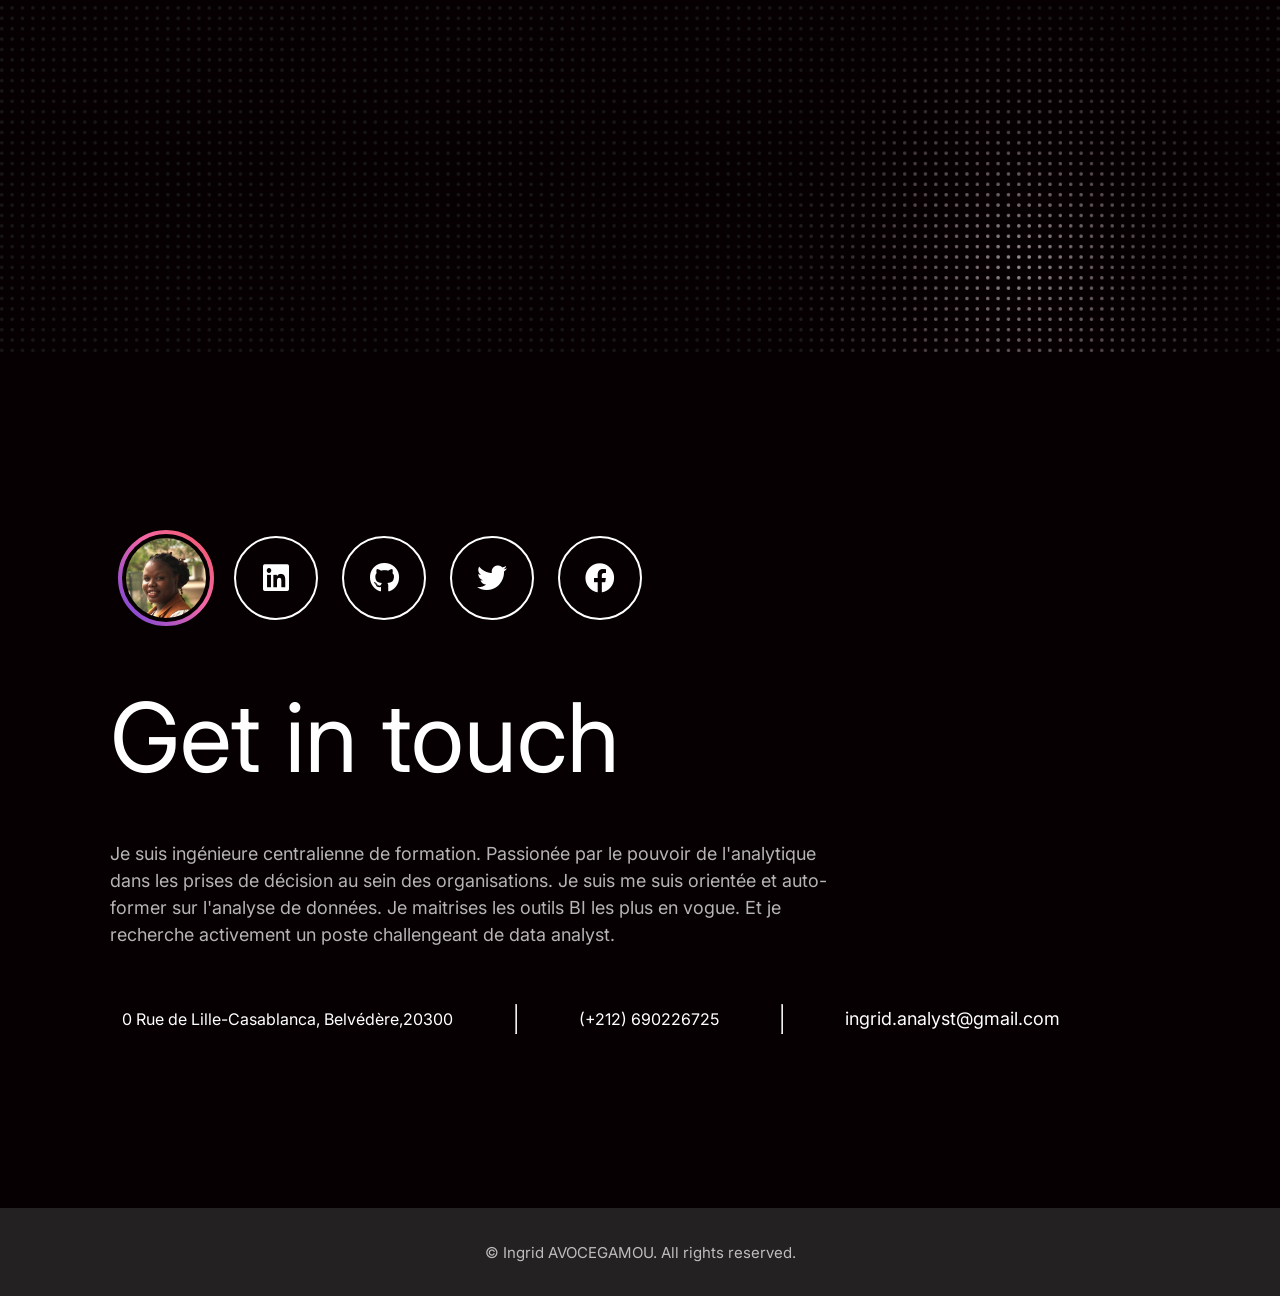
==== commit 63172998: "see all woks matter  fixed and project format fixed" ====
--- a/index.html
+++ b/index.html
@@ -65,7 +65,7 @@
             <hr />
             <li>(212) 690-226725</li>
             <hr />
-            <li><a href="mailto: avocingrid01@gmail.com" style="border: none;">avocingrid01@gmail.com</a></li>
+            <li><a href="mailto: ingrid.analyst@gmail.com" style="border: none;">avocingrid01@gmail.com</a></li>
         </ul>
     </header>
     <main>
@@ -89,48 +89,38 @@
             <div class="flex-between">
                 <h2>Take a look at my projects</h2>
 
-                <a href="https://www.github.com/" class="projects-link flex-between">
+                <!-- <a href="https://www.github.com/" class="projects-link flex-between">
                     See all works <img src="./img/ArrowUpRight.svg" alt="Arrow" style="margin-left: 8px; opacity: 0.7;">
-                </a>
+                </a> -->
             </div>
 
             <div class="cards flex-center">
+                 <!-- Project 1 -->
                 <div class="card">
                     <img src="./img/projects/project_1.png" alt="">
-                    <h3 class="Monitoring of electronic payment terminal ">Activité des terminaux de paiement électronique
-</h3>
-                    <p class="card-description">Les TPEs représentent un outil puissant de paiement cashless; en tant que Data Analyst, proposer un rapport qui synthétisent l'activité en temps réel de plus de cinq mille TPEs journalièrement est facteur clé pour piloter efficacement l'activité. Plusieurs acteurs s'interessent en temps réel à ces KPIs (commerciaux, conformité, marketing...) et ce rapport synthétisent en une seule fois l'ensemble de ces aspects métiers. </p>
-
+                    <h3 class="Monitoring of electronic payment terminal ">Activité des terminaux de paiement électronique</h3>
+                    <p class="card-description">Les TPEs sont utilisés au quotidien pour les paiement cashless .Ce rapport est un monitoring en temps réel de  l'activité d'un pack de plus de 1000 TPEs. Il présente quelques KPIs clés de pilotage de leur activité.  </p>
                     <div class="card-buttons">
                         <a href="https://app.powerbi.com/view?r=eyJrIjoiNjRlZTI2ZTktMTIzOC00YWQxLWI0MTQtYjRmNjQyOTAwMDczIiwidCI6IjVjYjA2YTgwLTJkZDUtNDNkOS05YjJlLWFmMDA1M2I3MTRkYyIsImMiOjl9" class="card-button--site">Site</a>
                         <a href="#" class="card-button--code">Code</a>
                     </div>
                 </div>
-
-
-
-
-
+                 <!-- Project 2 -->
                 <div class="card">
                     <img src="./img/projects/project_2.png" alt="">
                     <h3 class="AdventuresWorks"> AdventuresWorks</h3>
-                    <p class="card-description">AdventuresWorks est une entreprise fictive spécialisée dans la vente de vélos et d'accessoires de vélos. Microsoft met à disposition du public une base de données retraçant les activités (ventes, achats, fournisseurs..) de cette entreprise. Ici je propose un rapport présentant une analyse de cette base de données et les recommandations issu de l'analyse de l'activité .</p>
+                    <p class="card-description">AdventuresWorks est une entreprise fictive spécialisée dans la vente de vélos et d'accessoires de vélos. Ici je propose un rapport présentant une analyse de cette base de données et les recommandations issu de l'analyse de l'activité .</p>
                     <div class="card-buttons">
                         <a href="https://app.powerbi.com/view?r=eyJrIjoiYWE0ZmEyMjgtMjhmNi00ODE4LTgzNDMtZmZhZWU1MjZiZjUyIiwidCI6IjVjYjA2YTgwLTJkZDUtNDNkOS05YjJlLWFmMDA1M2I3MTRkYyIsImMiOjl9"class="card-button--site">Site</a>
                         <a href="#" class="card-button--code">Code</a>
                     </div>
                 </div>
 
-
-
-
-
-
+                 <!-- Project 3 -->
                 <div class="card">
                     <img src="./img/projects/project_3.png" alt="">
-                    <h3 class="card-title"> Rapport d'activité entre les serveurs </h3>
+                    <h3 class="card-title"> Monitoring de l'activité des serveurs </h3>
                     <p class="card-description">Monitorer les flux, des transactions monétiques entre les serveurs est important. En effet c'est un gage de la fiabilité des moyens de paiment mis à disposition.</p>
-
                     <div class="card-buttons">
                         <a href="https://app.powerbi.com/view?r=eyJrIjoiMGE1ZTQ3MWItN2NiMS00NTRiLTk0YzMtNDk5OWIyMzdmZThmIiwidCI6IjVjYjA2YTgwLTJkZDUtNDNkOS05YjJlLWFmMDA1M2I3MTRkYyIsImMiOjl9" class="card-button--site"> Site</a>
                         <a href="#" class="card-button--code">Code</a>
@@ -253,9 +243,9 @@
             <ul class="contact-details flex-list">
                 <li>0 Rue de Lille-Casablanca, Belvédère,20300</li>
                 <hr />
-                <li>(317) 858-8468</li>
+                <li>(+212) 690226725</li>
                 <hr />
-                <li><a href="mailto: name@email.com">avocingrid01@gmail.com</a></li>
+                <li><a href="mailto: name@email.com">ingrid.analyst@gmail.com</a></li>
             </ul>
         </section>
     </main>
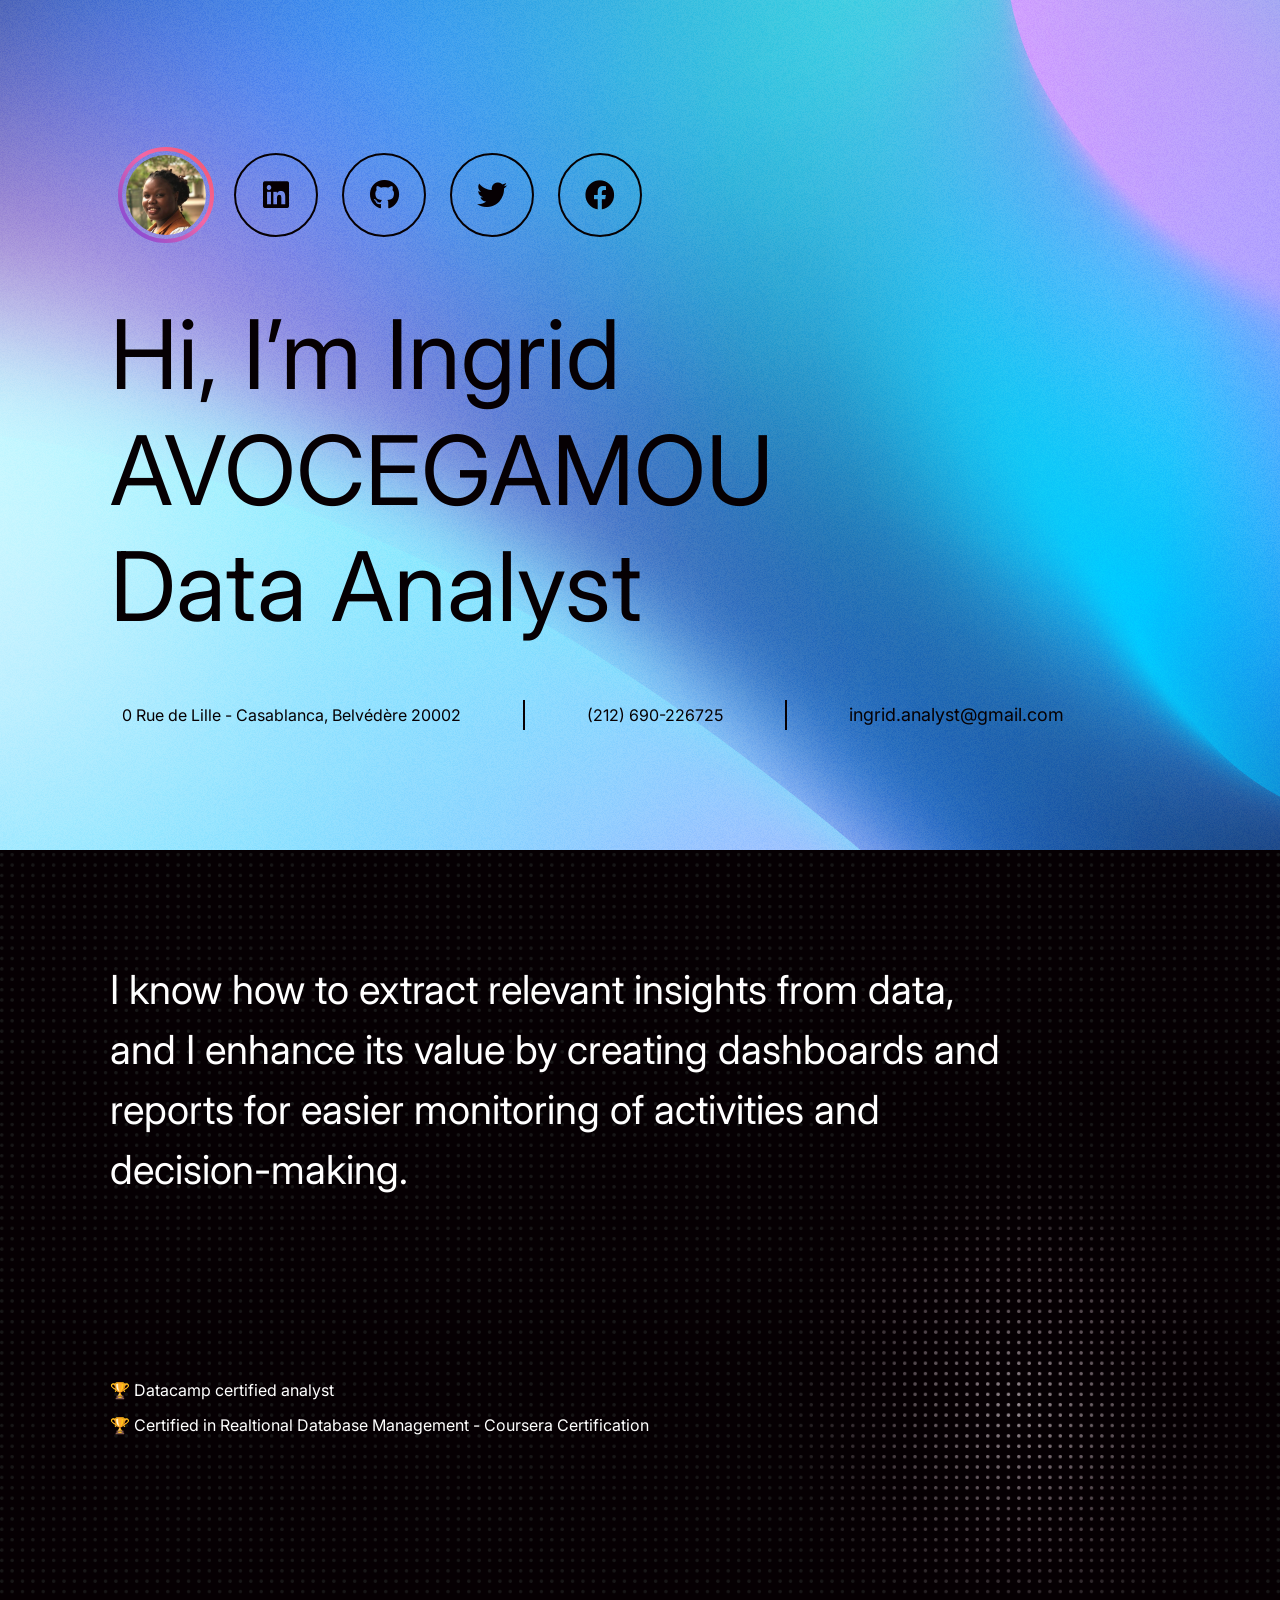
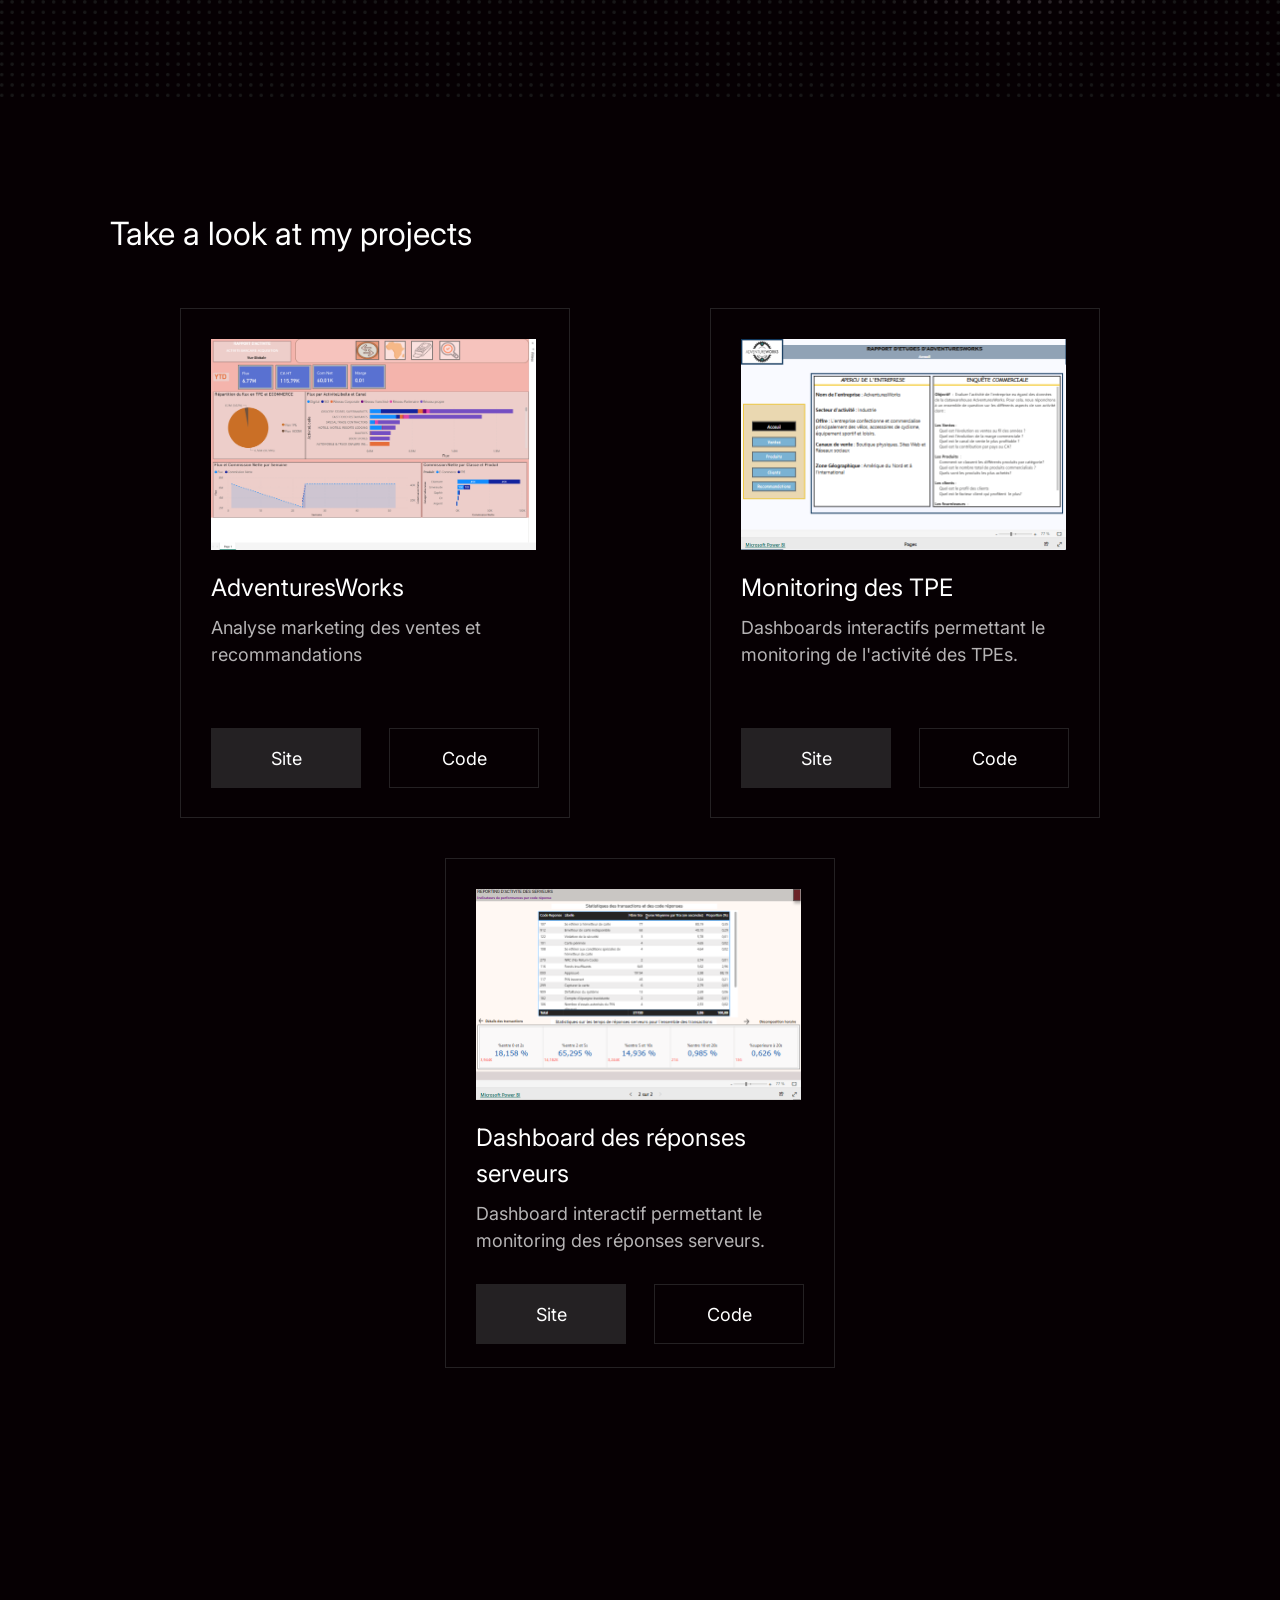
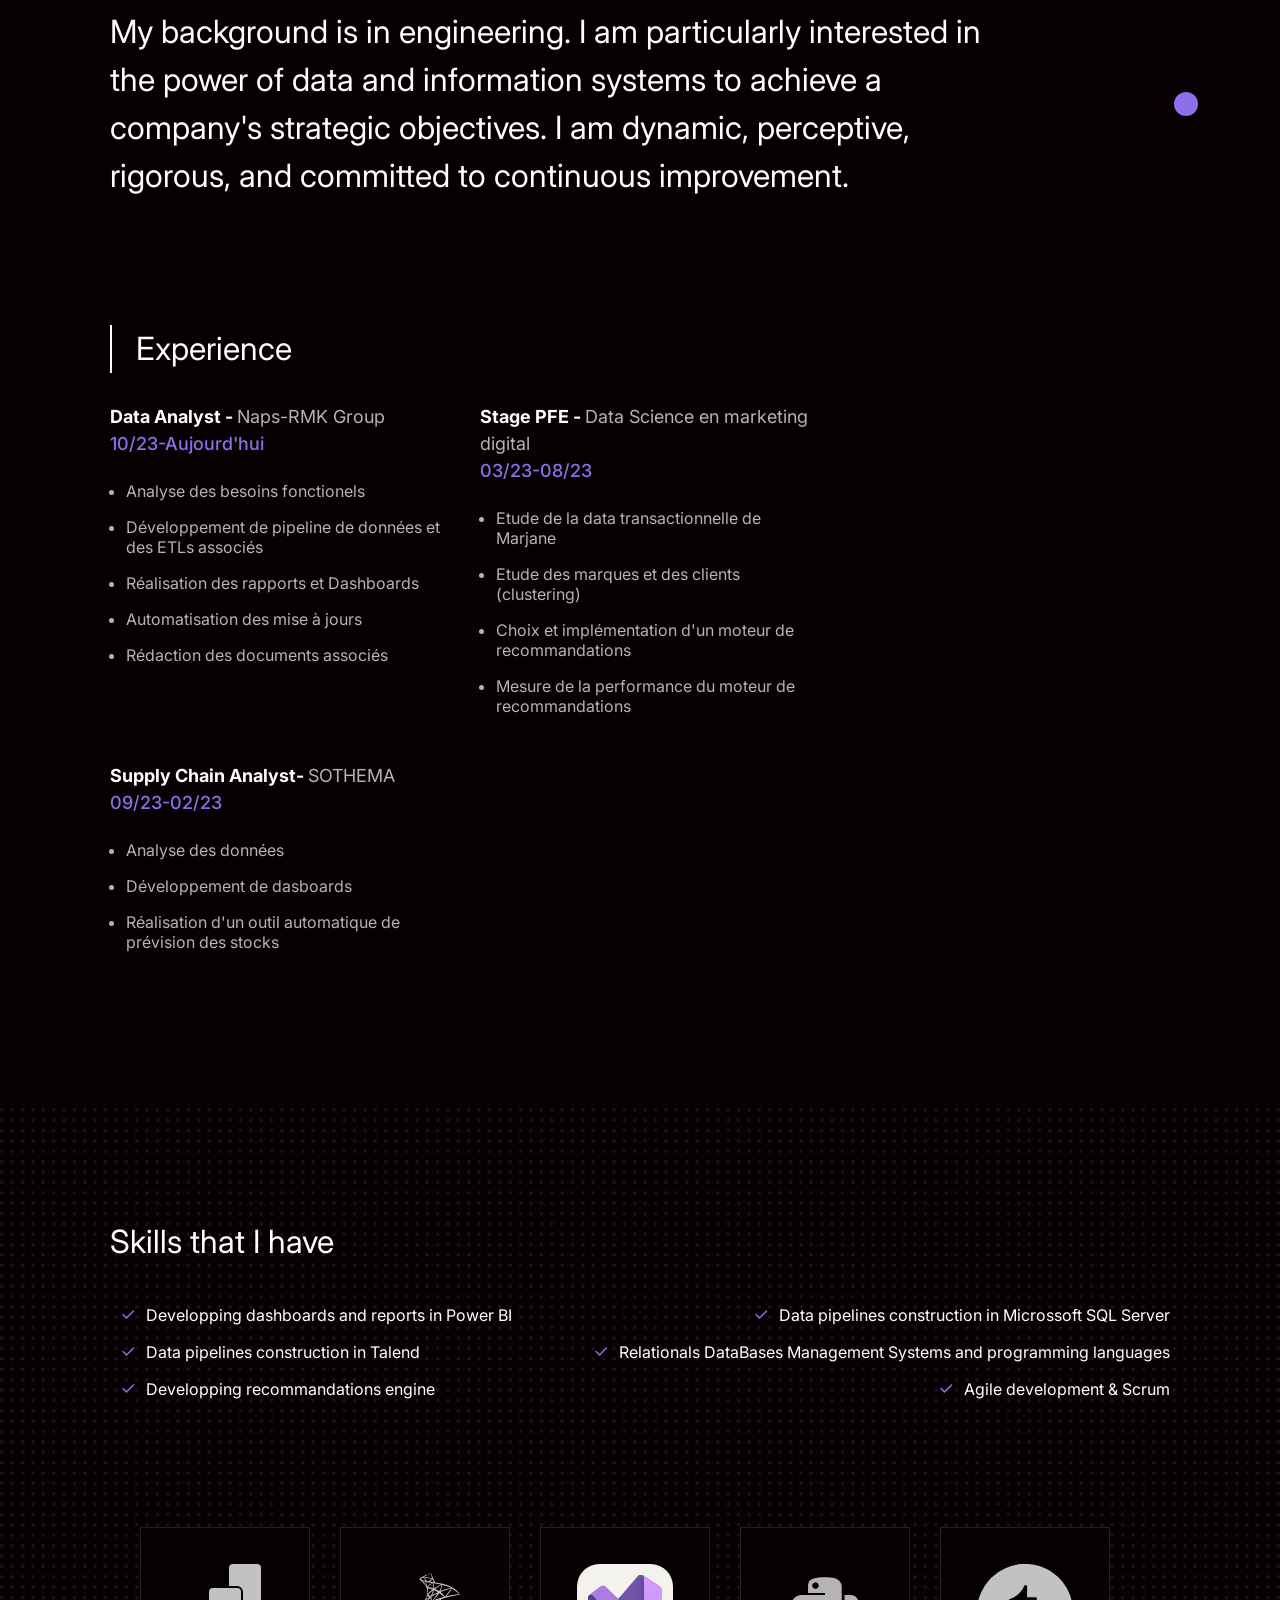
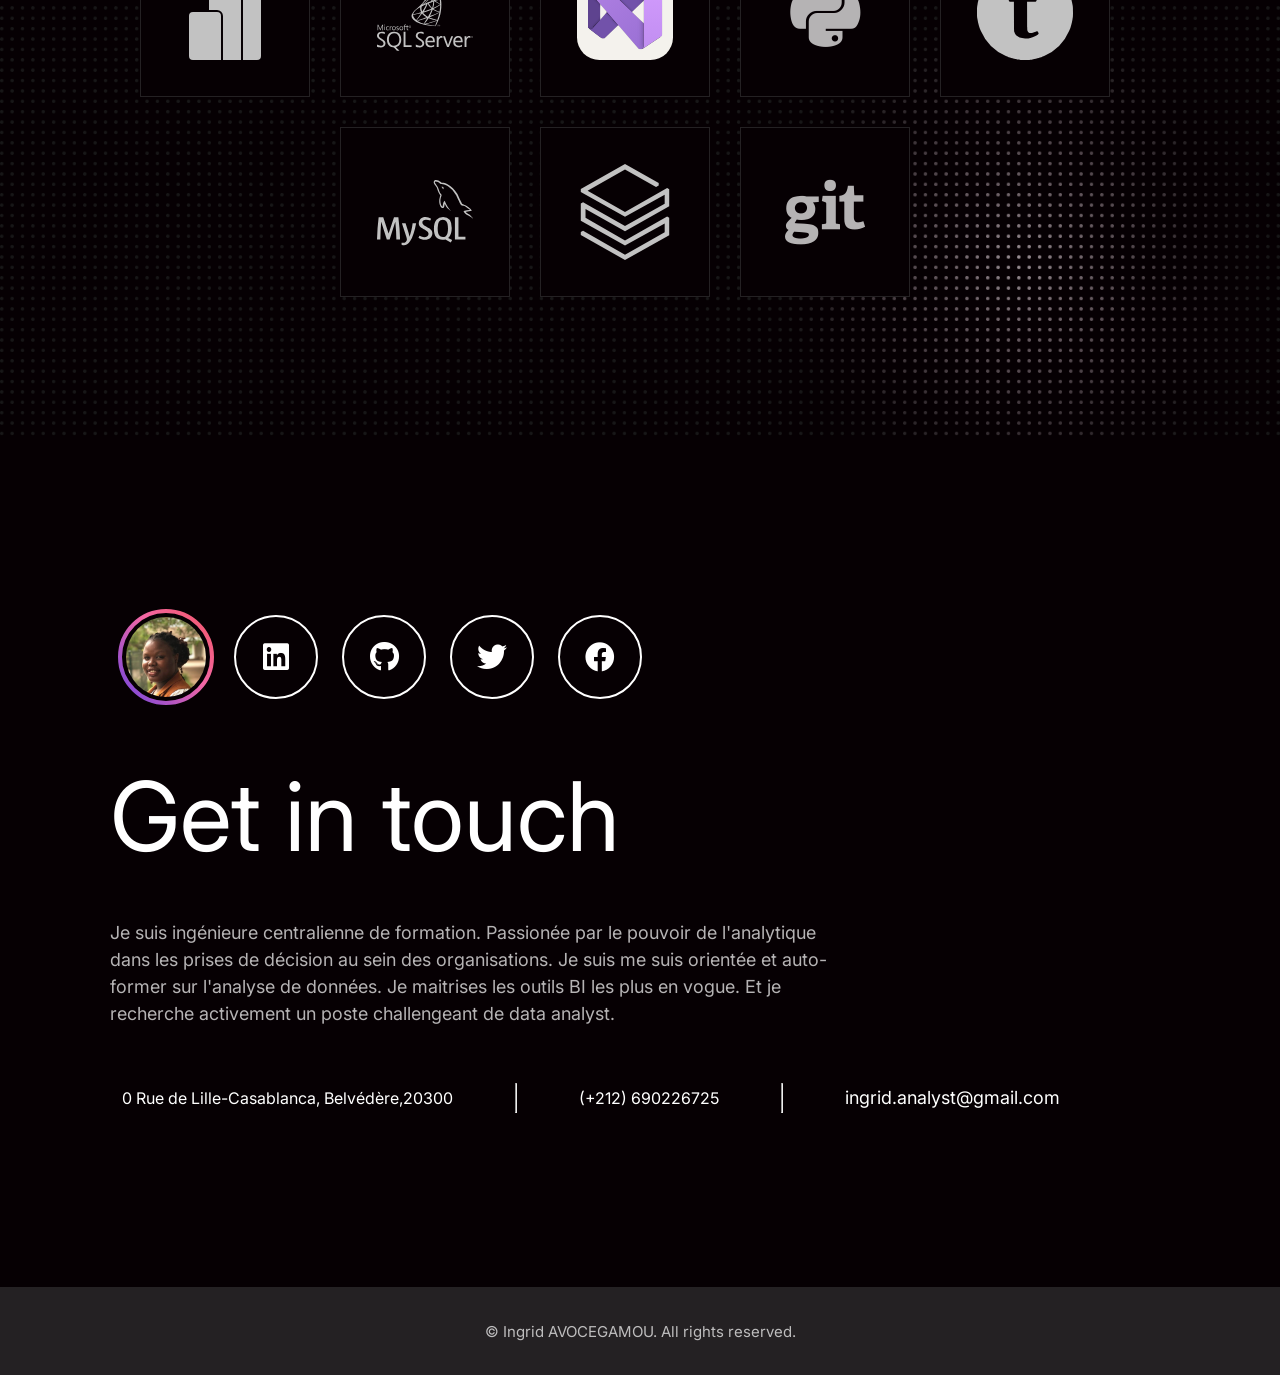
==== commit a62d55c5: "version definitive" ====
--- a/index.html
+++ b/index.html
@@ -43,7 +43,7 @@
                     </a>
                 </li>
                 <li>
-                    <a href="https://www.twitter.com/">
+                    <a href="https://x.com/avocingrid?t=SQChMUe_1iG2I5UIUWl1Jw&s=08">
                         <i class="fab fa-twitter"></i>
                     </a>
                 </li>
@@ -65,7 +65,7 @@
             <hr />
             <li>(212) 690-226725</li>
             <hr />
-            <li><a href="mailto: ingrid.analyst@gmail.com" style="border: none;">avocingrid01@gmail.com</a></li>
+            <li><a href="mailto: ingrid.analyst@gmail.com" style="border: none;">ingrid.analyst@gmail.com</a></li>
         </ul>
     </header>
     <main>
@@ -96,38 +96,41 @@
 
             <div class="cards flex-center">
                  <!-- Project 1 -->
-                <div class="card">
+                 <div class="card">
                     <img src="./img/projects/project_1.png" alt="">
-                    <h3 class="Monitoring of electronic payment terminal ">Activité des terminaux de paiement électronique</h3>
-                    <p class="card-description">Les TPEs sont utilisés au quotidien pour les paiement cashless .Ce rapport est un monitoring en temps réel de  l'activité d'un pack de plus de 1000 TPEs. Il présente quelques KPIs clés de pilotage de leur activité.  </p>
+                    <h3 class="card-title"> AdventuresWorks</h3>
+                    <p class="card-description">Analyse marketing des ventes et recommandations</p>
+                    <div class="card-buttons">
+                        <a href="https://app.powerbi.com/view?r=eyJrIjoiYWE0ZmEyMjgtMjhmNi00ODE4LTgzNDMtZmZhZWU1MjZiZjUyIiwidCI6IjVjYjA2YTgwLTJkZDUtNDNkOS05YjJlLWFmMDA1M2I3MTRkYyIsImMiOjl9"class="card-button--site">Site</a>
+                        <a href="#" class="card-button--code">Code</a>
+                    </div>
+                </div>
+
+                
+
+                <!-- Project 2 -->
+                 <div class="card">
+                    <img src="./img/projects/project_2.png" alt="">
+                    <h3 class="card-title">Monitoring des TPE</h3>
+                    <p class="card-description">Dashboards interactifs permettant le monitoring de l'activité des TPEs.</p>
                     <div class="card-buttons">
                         <a href="https://app.powerbi.com/view?r=eyJrIjoiNjRlZTI2ZTktMTIzOC00YWQxLWI0MTQtYjRmNjQyOTAwMDczIiwidCI6IjVjYjA2YTgwLTJkZDUtNDNkOS05YjJlLWFmMDA1M2I3MTRkYyIsImMiOjl9" class="card-button--site">Site</a>
                         <a href="#" class="card-button--code">Code</a>
                     </div>
                 </div>
-                 <!-- Project 2 -->
-                <div class="card">
-                    <img src="./img/projects/project_2.png" alt="">
-                    <h3 class="AdventuresWorks"> AdventuresWorks</h3>
-                    <p class="card-description">AdventuresWorks est une entreprise fictive spécialisée dans la vente de vélos et d'accessoires de vélos. Ici je propose un rapport présentant une analyse de cette base de données et les recommandations issu de l'analyse de l'activité .</p>
-                    <div class="card-buttons">
-                        <a href="https://app.powerbi.com/view?r=eyJrIjoiYWE0ZmEyMjgtMjhmNi00ODE4LTgzNDMtZmZhZWU1MjZiZjUyIiwidCI6IjVjYjA2YTgwLTJkZDUtNDNkOS05YjJlLWFmMDA1M2I3MTRkYyIsImMiOjl9"class="card-button--site">Site</a>
-                        <a href="#" class="card-button--code">Code</a>
-                    </div>
-                </div>
 
                  <!-- Project 3 -->
                 <div class="card">
                     <img src="./img/projects/project_3.png" alt="">
-                    <h3 class="card-title"> Monitoring de l'activité des serveurs </h3>
-                    <p class="card-description">Monitorer les flux, des transactions monétiques entre les serveurs est important. En effet c'est un gage de la fiabilité des moyens de paiment mis à disposition.</p>
+                    <h3 class="card-title">Dashboard des réponses serveurs</h3>
+                    <p class="card-description" style="margin-bottom: 30px;">Dashboard interactif permettant le monitoring des réponses serveurs.</p>
                     <div class="card-buttons">
                         <a href="https://app.powerbi.com/view?r=eyJrIjoiMGE1ZTQ3MWItN2NiMS00NTRiLTk0YzMtNDk5OWIyMzdmZThmIiwidCI6IjVjYjA2YTgwLTJkZDUtNDNkOS05YjJlLWFmMDA1M2I3MTRkYyIsImMiOjl9" class="card-button--site"> Site</a>
                         <a href="#" class="card-button--code">Code</a>
                     </div>
                 </div>
 
-                
+            </div>
         </section>
 
         <!-- EXPIERENCE -->
@@ -196,6 +199,127 @@
                 <li><img src="./img/Check.svg" alt="Checkmark">Developping recommandations engine</li>
                 <li><img src="./img/Check.svg" alt="Checkmark">Agile development & Scrum</li>
             </ul>
+            <br />
+            <br />
+            <br />
+            <br />
+            <br />
+            <br />
+
+            <div class="skill-cards flex-center">
+                <div class="skill-card flex-center">
+                    <svg xmlns="http://www.w3.org/2000/svg" width="96" height="96" viewBox="0 0 24 24">
+                        <path fill="#c2c2c2" d="M10 12a1 1 0 0 1 1 1v11H4a1 1 0 0 1-1-1V13a1 1 0 0 1 1-1zm-2-.5V7a1 1 0 0 1 1-1h6a1 1 0 0 1 1 1v17h-4.5V13a1.5 1.5 0 0 0-1.5-1.5zm5-6V1a1 1 0 0 1 1-1h6a1 1 0 0 1 1 1v22a1 1 0 0 1-1 1h-3.5V7A1.5 1.5 0 0 0 15 5.5z" />
+                    </svg>
+                </div>
+                <div class="skill-card flex-center">
+                    <svg xmlns="http://www.w3.org/2000/svg" width="96" height="96" viewBox="0 0 128 128">
+                        <path fill="#c2c2c2" d="M72.207 12.256c-.235-.032-4.028 1.337-6.474 2.33c-3.302 1.347-5.866 2.63-7.448 3.74c-.524.372-1.144.983-1.359 1.319l-.01-.026s-.02.064-.03.082c-.01.02-.035.05-.042.067a1 1 0 0 0-.067.363l.036.033c.009.115.037.244.093.385c.14.342.545.758 1.004 1.186c0 0 4.755 4.636 5.332 5.298c2.628 3.035 3.773 6.026 3.88 10.15c.064 2.65-.439 4.981-1.688 7.684c-2.222 4.851-6.913 10.203-14.147 16.143l.104-.035c-.044.035-.116.099-.158.133c-.866.684-2.148 1.965-2.8 2.777c-.972 1.218-1.74 2.512-2.072 3.506c-.587 1.795-.3 3.61.833 5.287c1.453 2.137 4.35 4.318 7.726 5.803c1.72.758 4.615 1.73 6.795 2.275c3.622.92 10.632 1.913 14.488 2.063c.78.032 1.827.032 1.87 0c.085-.054.684-1.196 1.378-2.618c2.372-4.84 4.082-9.381 5.012-13.26c.555-2.35.993-5.481 1.281-9.189c.076-1.036.107-4.508.043-5.683c-.097-1.923-.268-3.484-.535-5.012c-.031-.164-.026-.244-.023-.318c8.587-2.551 18.06-4.862 24.353-5.825l.97-.15l-.148-.234c-.855-1.325-1.442-2.15-2.148-3.026c-2.051-2.543-4.541-4.605-7.586-6.314c-4.189-2.34-9.606-4.167-16.465-5.524c-1.292-.256-4.132-.747-6.44-1.1l-.216-.384c-1.261-2.222-2.65-4.979-3.46-6.838c-.631-1.442-1.23-3.11-1.561-4.307c-.182-.726-.204-.769-.32-.779Zm-.172.545h.012c.01.01.053.312.096.664a22.3 22.3 0 0 0 1.037 4.498c.395 1.176.395 1.11-.065.97c-1.089-.298-5.973-1.14-9.51-1.632c-.566-.075-1.046-.15-1.046-.16c-.044-.043 2.554-1.4 3.697-1.934c1.464-.673 5.48-2.352 5.78-2.406zm-10.298 4.787l.416.139c2.265.77 7.96 1.86 11.101 2.117c.352.032.652.063.662.063c.011.01-.287.171-.672.353a59 59 0 0 0-4.34 2.404a5 5 0 0 1-.632.356l-1.055-.172l-1.004-.984a448 448 0 0 0-3.922-3.774zm-.428.332l1.506 1.881c.822 1.036 1.656 2.05 1.838 2.275c.163.202.27.336.289.375c-1.064-.185-2.203-.378-3.079-.566c-.64-.14-1.868-.429-2.83-.76l-.32-.12v-.114c.01-.716.918-1.786 2.457-2.875zm12.8 2.565c.044 0 .097.096.225.384c.363.802 1.496 2.96 1.774 3.377l.035.057a656 656 0 0 1-6.047-.986a1 1 0 0 1 .2-.13a21 21 0 0 0 3.257-2.253c.246-.203.47-.395.514-.428c.01-.021.032-.032.043-.021zm-14.435 1.804c.01-.01.182.054.406.13c.406.138.93.299 1.55.47a79 79 0 0 0 1.41.373c.64.16 1.175.31 1.185.31c.075.075 1.154 3.525 1.517 4.85c.139.503.248.93.237.93c-.011.01-.13-.17-.268-.416c-1.25-2.201-3.227-4.434-5.514-6.229a4.4 4.4 0 0 1-.523-.418m5.246 1.444c0 .021-.001.01.01.01c.054 0 .29.033.578.097c1.817.406 5.075 1.025 7.158 1.377c.353.054.631.117.631.139c0 .021-.128.096-.289.181a39 39 0 0 0-2.244 1.348c-1.186.79-2.254 1.645-3.024 2.414a44 44 0 0 1-.576.567s-.063-.183-.117-.407c-.384-1.485-1.187-3.685-1.914-5.234a5 5 0 0 1-.213-.492m9.264 1.773c.064.022.171.384.385 1.186a17.5 17.5 0 0 1 .513 4.894c-.021.449-.043.865-.064.918l-.033.108l-.555-.182a170 170 0 0 0-4.596-1.357c-.908-.246-1.644-.47-1.644-.49c0-.065 1.324-1.391 1.89-1.893c1.08-.951 4.007-3.216 4.104-3.184m.738.108c.035-.032 4.422.726 6.42 1.11c1.485.29 3.643.737 3.771.79c.064.022-.16.15-.876.47c-2.82 1.272-4.913 2.416-6.997 3.805c-.545.363-1.004.662-1.015.662s-.022-.31-.022-.683c0-2.03-.406-4.081-1.154-5.813c-.075-.17-.138-.33-.127-.341m11.357 2.244c.033.032-.108.895-.236 1.408c-.384 1.592-1.42 3.955-2.691 6.178c-.225.395-.428.715-.45.726c-.021.011-.309-.15-.64-.344c-1.24-.726-2.65-1.41-4.19-2.05c-.427-.182-.801-.33-.812-.352c-.075-.064 3.367-2.34 5.184-3.43c1.442-.876 3.793-2.18 3.835-2.136m.811.127c.096 0 2.042.535 3.057.834c2.51.748 5.394 1.805 7.275 2.66l.78.353l-.544.127c-4.594 1.058-8.527 2.276-12.32 3.815a8 8 0 0 1-.61.236c-.02 0 .086-.248.225-.547c1.143-2.425 1.881-4.956 2.063-7.115c.01-.203.042-.363.074-.363M67.73 32.43c.033-.032 1.518.32 2.319.545c1.218.342 3.803 1.206 3.803 1.271c0 .011-.288.256-.63.555c-1.4 1.165-2.747 2.395-4.36 3.955c-.481.46-.886.832-.907.832s-.032-.065-.021-.15c.246-1.795.191-4.102-.15-6.442c-.033-.299-.064-.555-.053-.566zm31.21.031c.02.021-.685 1.133-1.133 1.764c-.641.919-1.58 2.138-3.707 4.808a711 711 0 0 0-2.8 3.537c-.428.534-.78.984-.791.984c-.01 0-.149-.192-.299-.428c-1.196-1.794-2.63-3.365-4.328-4.775a25 25 0 0 0-.79-.643a1.2 1.2 0 0 1-.214-.181c0-.032 1.817-.812 3.195-1.368a110 110 0 0 1 8.172-2.918c1.294-.405 2.672-.8 2.694-.779zm.822.215c.042-.01.3.118.61.299c2.596 1.485 5.139 3.398 7.148 5.363c.566.556 1.966 2.01 1.945 2.02c0 0-.492.043-1.068.086c-4.499.342-10.258 1.291-15.793 2.627a21 21 0 0 1-.727.162c-.021 0 .396-.418.92-.92c3.248-3.131 4.733-5.107 6.484-8.633c.246-.523.46-.971.48-1.004zm-23.795 2.436c.15.032 1.539.683 2.586 1.207c.962.48 2.406 1.25 2.48 1.314c.011.01-.502.278-1.132.588a75 75 0 0 0-5.524 3.045c-.513.31-.94.566-.951.566c-.043 0-.033-.043.256-.566c.962-1.752 1.73-3.846 2.168-5.887c.043-.16.085-.267.117-.267m-1.389.255c.032.033-.33 1.347-.554 2.063a26.3 26.3 0 0 1-1.891 4.338c-.171.3-.427.737-.566.982l-.268.428l-.598-.576c-.694-.673-1.262-1.091-1.988-1.465c-.288-.15-.512-.278-.512-.299c0-.085 1.827-1.74 3.227-2.937c1.004-.866 3.118-2.565 3.15-2.534m8.494 3.495l.526.341a41 41 0 0 1 3.685 2.725c.61.502 1.785 1.56 2.02 1.816l.127.14l-.865.245c-4.894 1.357-8.675 2.565-13.088 4.19c-.492.18-.908.33-.94.33c-.064 0-.118.054.983-.961c2.82-2.596 5.32-5.46 7.18-8.248zm-2.232.556c.022.022-1.442 2.084-2.318 3.248a145 145 0 0 1-4.19 5.235c-.533.63-.992 1.153-1.013 1.164c-.033.01-.043-.15-.043-.395c0-1.293-.332-2.67-.909-3.846c-.245-.49-.288-.61-.234-.664c.203-.18 3.312-1.954 5.277-3.011c1.326-.705 3.398-1.752 3.43-1.73zm-13.506 3.31c.033 0 .28.13.557.28a12 12 0 0 1 1.838 1.238c.02.022-.256.247-.62.514a100 100 0 0 0-3.45 2.607c-.941.748-.974.77-.868.61c.706-1.08 1.058-1.69 1.432-2.469a20 20 0 0 0 .898-2.232c.085-.31.192-.547.213-.547zm3.58 2.823h.022c.053-.01.118.084.406.512c.609.907 1.08 2.126 1.197 3.11l.022.214l-1.465.566c-2.618 1.015-5.033 2.018-6.668 2.766a128 128 0 0 0-1.783.855c-.524.267-.951.47-.951.46c0-.011.331-.256.738-.555c3.195-2.319 5.96-4.861 8.033-7.405c.225-.266.428-.512.45-.523zm-1.635.406c.043.044-1.174 1.42-2.007 2.264c-2.062 2.105-4.105 3.75-6.637 5.353c-.32.203-.608.385-.64.407c-.075.042.021-.064 1.132-1.272a29 29 0 0 0 1.848-2.191c.406-.524.482-.597 1.07-1.014c1.57-1.133 5.192-3.59 5.234-3.547m14.307 1.274c.143.355.443 3.272.524 5.22c.021.439.011.729-.01.729c-.086 0-1.807-1.016-3.035-1.785c-1.065-.67-3.076-2.004-3.409-2.268a198 198 0 0 1 5.93-1.896m-7.078 2.304c.14.06.35.176.775.438c2.2 1.378 5.193 3.046 6.475 3.601c.395.171.438.107-.47.727c-1.945 1.325-4.37 2.63-7.34 3.943a22 22 0 0 1-.973.416c-.021 0 .042-.267.127-.587c.716-2.661 1.123-5.353 1.144-7.512c.006-.538.008-.803.022-.94zm-1.639.584c.056.197.017 2.396-.066 3.028a27 27 0 0 1-.982 4.648c-.118.395-.225.727-.247.748c-.043.053-1.505-1.378-1.986-1.933c-.833-.962-1.486-1.924-1.967-2.864c-.231-.453-.563-1.264-.576-1.388c1.515-.616 3.082-1.23 4.733-1.85c.339-.127.738-.26 1.091-.389m-6.943 2.707c.027.042.087.178.146.354c.342.93 1.111 2.298 1.774 3.174c.726.961 1.678 1.985 2.469 2.658c.256.214.49.417.521.45c.065.063.088.054-1.654.716c-2.019.77-4.22 1.537-6.742 2.35a336 336 0 0 0-1.807.587c-.096.032-.063-.02.215-.458c1.25-1.955 3.152-5.79 4.22-8.504c.182-.471.363-.943.395-1.05c.013-.045.034-.07.05-.1c.14-.06.272-.118.413-.177m-2.23.954c-.048.17-.507 1.135-1 2.103c-1.037 2.02-2.17 4.006-3.686 6.42c-.257.417-.503.803-.535.846c-.054.074-.073.054-.244-.278c-.363-.716-.664-1.636-.825-2.48c-.16-.834-.126-2.286.055-3.184c.081-.386.117-.537.192-.633a125 125 0 0 1 6.043-2.794m18.478.638v.45c0 2.382-.257 5.652-.63 8.035c-.065.416-.118.758-.128.77c0 0-.31-.087-.674-.194a27.6 27.6 0 0 1-4.916-2.106c-1.036-.565-2.542-1.494-2.5-1.537c.011-.01.461-.245.985-.523c2.094-1.09 4.101-2.265 5.843-3.43c.652-.438 1.634-1.143 1.848-1.336zM57.68 57.602c.028.018.02.105-.037.449a15 15 0 0 0-.117 1.145c-.086 1.56.172 2.714.941 4.294c.214.439.384.8.373.811c-.075.065-7.146 2.137-9.37 2.746c-.662.181-1.239.343-1.282.354c-.074.021-.085.01-.053-.172c.246-1.57 1.442-3.621 3.11-5.352c1.11-1.154 1.996-1.828 3.513-2.693a97 97 0 0 1 2.12-1.164c.261-.14.536-.279.802-.418m16.664 2.96c.01-.01.267.13.576.311c2.287 1.325 5.472 2.553 8.186 3.184l.246.053l-.344.191c-1.42.79-6.09 2.735-10.865 4.52c-.695.256-1.377.513-1.506.566c-.128.054-.246.086-.246.076s.192-.384.437-.844c1.336-2.5 2.681-5.546 3.366-7.662c.085-.203.139-.383.15-.394zm-1.7.555c.012.011-.074.236-.18.493c-.93 2.254-2.149 4.712-3.708 7.468c-.396.706-.725 1.272-.736 1.272s-.332-.193-.717-.428c-2.266-1.39-4.274-3.098-5.588-4.754l-.193-.236l.972-.268c3.484-.95 6.442-1.976 9.381-3.236c.417-.171.76-.31.77-.31zm10.557 3.688c.01.248-.534 2.446-.982 4.037a116 116 0 0 1-1.283 4.232c-.256.813-.48 1.485-.49 1.485a.7.7 0 0 1-.14-.031c-3.173-.577-6.016-1.38-8.687-2.448c-.748-.299-1.816-.78-1.88-.834c-.022-.021.62-.32 1.431-.672c4.862-2.126 9.906-4.541 11.637-5.578c.202-.128.362-.191.394-.191m-24.37.832c.02.022-1.337 1.976-3.239 4.637c-.662.93-1.43 2.019-1.719 2.425a43 43 0 0 0-.972 1.432l-.45.695l-.48-.406c-.566-.47-1.55-1.474-1.988-2.03c-.92-1.143-1.538-2.35-1.784-3.45c-.118-.513-.118-.77-.011-.801c.16-.043 3.014-.716 5.685-1.336a474 474 0 0 0 3.824-.898c.62-.15 1.123-.268 1.133-.268zm1.366.523l.342.385c1.539 1.72 3.11 2.993 5.012 4.104c.341.192.598.362.576.373c-.075.054-6.603 2.372-9.627 3.42a258 258 0 0 1-3.11 1.078c-.01 0-.105-.064-.212-.139l-.193-.139l.31-.449c1.004-1.453 2.265-3.045 5.012-6.357zm8.528 6.102c.01-.01.48.16 1.056.373c1.39.524 2.49.855 3.965 1.229c1.817.46 4.445.908 5.994 1.037c.235.02.363.044.32.076c-.074.043-1.646.566-2.8.93c-1.838.576-7.446 2.232-12.02 3.546c-.844.246-1.57.45-1.613.46c-.106.021-.459-.076-.459-.118c0-.021.257-.353.567-.717a63 63 0 0 0 4.337-5.834c.353-.534.653-.971.653-.982m-1.881.053v.002c.01.01-.75 1.228-2.074 3.322c-.566.886-1.196 1.891-1.42 2.244c-.214.342-.536.875-.717 1.174l-.309.545l-.16-.043c-.384-.107-3.089-1.057-3.804-1.346a27 27 0 0 1-2.489-1.142c-.855-.46-1.923-1.145-1.838-1.166c.022-.011 1.484-.407 3.246-.887c4.68-1.272 7.278-2.009 8.977-2.543c.31-.096.577-.171.588-.16m13.303 3.12h.01c.042.107-1.688 4.915-2.319 6.432c-.138.342-.193.427-.267.416c-.182-.01-2.693-.361-4.221-.585c-2.66-.406-7.127-1.188-8.248-1.444l-.256-.055l1.592-.36c3.42-.77 5.063-1.187 6.73-1.7a48 48 0 0 0 6.293-2.426c.331-.15.61-.267.686-.277zm-42.205 5.17c-.44 0-.8.133-1.096.41c-.344.327-.527.75-.527 1.325v.838h-.864v.687h.864v4.405l.005-.002h.819v-4.422h1.195v-.688h-1.195v-.789c0-.718.276-1.076.851-1.076c.193 0 .391.049.537.131v-.738c-.146-.066-.343-.08-.59-.08zm-27.705.194a.5.5 0 0 0-.375.149a.53.53 0 0 0-.165.376c0 .163.05.277.165.375a.54.54 0 0 0 .375.15h.002a.5.5 0 0 0 .375-.15a.52.52 0 0 0 .166-.375a.47.47 0 0 0-.163-.376a.53.53 0 0 0-.38-.149m69.986.084v.229h.605v1.836h.229v-1.836h.607v-.229zm1.752 0v2.065h.228V81.57l.016-.004c0-.177 0-.324-.014-.407c.015.097.05.164.065.213l.703 1.575h.113l.707-1.59c.02-.048.034-.114.065-.198a4 4 0 0 0-.016.395v1.39h.244v-2.062h-.293l-.64 1.424c-.015.05-.065.149-.096.262h-.022c-.012-.066-.044-.133-.091-.245l-.64-1.44Zm-81.23.232v7.157h.804v-4.797l.014-.004c0-.64-.02-1.116-.035-1.395h.015c.065.33.147.577.213.74l2.44 5.454h.41l2.441-5.502c.067-.15.132-.376.213-.69h.018a16 16 0 0 0-.065 1.397v4.81h.836v-7.152H7L4.756 86.11q-.124.295-.344.882H4.38a6 6 0 0 0-.326-.85l-2.195-5.027Zm39.751.536c-.28.097-.556.18-.818.261v1.245h-.88v.687h.88v3.03h.004c0 1 .44 1.51 1.342 1.51c.327 0 .572-.053.77-.17v-.702a.86.86 0 0 1-.526.166c-.278 0-.474-.067-.588-.215c-.117-.147-.184-.394-.184-.736v-2.883h1.297v-.687h-1.297zm3.377.443c-.413 0-.753.132-1.031.41c-.282.278-.41.62-.41 1.014c0 .413.132.755.41 1.014c.263.263.604.394 1.014.394v.004c.409 0 .75-.132 1.03-.414a1.37 1.37 0 0 0 .427-1.014c0-.41-.147-.75-.426-1.013a1.4 1.4 0 0 0-1.014-.395m0 .148c.357 0 .655.115.903.358c.244.245.375.542.375.902a1.26 1.26 0 0 1-.375.916a1.23 1.23 0 0 1-.903.36c-.362 0-.657-.112-.9-.36a1.26 1.26 0 0 1-.375-.916c0-.36.11-.657.355-.902c.244-.243.541-.358.92-.358m-.607.327v1.834h.262v-.77l.03.002h.167c.117 0 .232.112.33.326l.197.442h.309l-.244-.493c-.1-.197-.196-.31-.31-.341c.144-.034.259-.083.34-.18a.45.45 0 0 0 .112-.33a.42.42 0 0 0-.146-.346c-.113-.094-.293-.144-.526-.144zm.29.213h.233c.165 0 .281.033.346.082c.061.048.08.112.08.228c0 .213-.133.313-.377.313h-.281zm-20.937.244c-.77 0-1.39.23-1.85.673c-.491.488-.751 1.179-.751 2.063c0 .77.21 1.408.654 1.883c.458.492 1.065.738 1.834.738l-.002.002c.77 0 1.39-.248 1.85-.74c.458-.488.687-1.146.687-1.965c0-.835-.21-1.474-.639-1.95c-.425-.474-1.013-.704-1.783-.704m9.909 0l-.004.002c-.77 0-1.39.229-1.85.672c-.488.489-.75 1.178-.75 2.062c0 .77.211 1.408.652 1.883c.46.492 1.066.738 1.836.738c.788 0 1.39-.248 1.85-.74q.69-.736.69-1.965c0-.835-.216-1.473-.641-1.95c-.442-.474-1.032-.702-1.783-.702m-17.967.002c-.818 0-1.457.262-1.934.77c-.473.506-.717 1.195-.717 2.027c0 .74.213 1.362.655 1.837c.46.488 1.047.737 1.767.737c.558-.016 1.013-.133 1.408-.362v-.785c-.395.295-.818.442-1.257.442c-.525 0-.953-.18-1.264-.526c-.31-.342-.477-.816-.477-1.408c0-.62.168-1.113.51-1.488q.492-.54 1.276-.541c.426 0 .834.133 1.212.396v-.838c-.344-.18-.735-.261-1.18-.261zm13.199.021c-.525 0-.969.145-1.295.424a1.31 1.31 0 0 0-.508 1.062c0 .375.112.687.326.916c.18.195.49.395.918.573c.41.18.686.342.834.474a.63.63 0 0 1 .213.489c0 .477-.327.724-.965.724q-.737.001-1.328-.488v.88c.357.216.786.313 1.26.313c.606-.032 1.08-.18 1.406-.474l.006-.002c.312-.278.477-.621.477-1.05a1.28 1.28 0 0 0-.377-.933c-.2-.197-.505-.374-.951-.554c-.394-.165-.638-.311-.77-.426a.7.7 0 0 1-.213-.528c0-.212.082-.373.244-.505c.165-.131.377-.196.659-.196c.44 0 .818.117 1.162.364v-.82a2.4 2.4 0 0 0-1.098-.243m-8.613.027c-.295 0-.557.1-.79.282c-.243.193-.437.488-.552.863h-.02v-1.045h-.816v5.107h.818v-2.62l.018-.003c0-.587.13-1.06.375-1.388q.344-.442.836-.444c.278 0 .475.051.619.166v-.853c-.112-.05-.276-.065-.488-.065m-9.268.407v4.457h.72v-4.457zm22.613.232c.507 0 .914.163 1.21.49c.261.36.41.853.41 1.508h.002c0 .623-.133 1.114-.41 1.442c-.279.344-.688.525-1.23.525c-.525 0-.931-.181-1.243-.525c-.31-.345-.46-.819-.46-1.442c0-.657.164-1.166.493-1.508q.465-.49 1.228-.49m-9.923.016c.526 0 .92.163 1.212.492c.295.344.442.833.442 1.49c0 .622-.132 1.114-.41 1.442c-.277.344-.686.525-1.227.525c-.525 0-.934-.181-1.246-.525c-.31-.345-.457-.819-.457-1.442c-.032-.62.131-1.127.457-1.49q.468-.493 1.229-.492M6.88 90.196c-3.24-.048-5.337 1.014-6.318 3.177c-1.443 3.193-.165 5.6 4.45 8.285c2.592 1.507 3.735 2.818 3.735 4.245c0 2.948-3.553 3.977-7.22 2.127c-.754-.376-1.393-.69-1.428-.69c-.132.836-.065 2.836-.065 2.836s1.129.474 2.819.8c4.19.836 8.005-1.131 8.365-4.323c.314-2.997-.771-4.569-4.877-7.022v.002c-2.734-1.657-3.946-2.85-3.797-4.26c.424-3.896 5.237-3.356 7.904-1.882l.02-2.622s-1.475-.64-3.588-.673m16.13 0v.002c-.197 0-.394.02-.589.02c-3.98.211-6.666 1.964-8.236 5.386c-1.343 3.094-1.196 7.138.015 10.252c1.408 3.042 3.684 4.648 7.483 5.254c.803.132 1.342.571 2.9 2.388l1.914 2.246h3.475l-2.31-2.33c-1.278-1.276-2.31-2.388-2.31-2.486c0-.097.489-.31 1.08-.49c1.95-.59 3.567-2.096 4.7-4.404c.916-1.853 1.048-2.427 1.18-4.733c.343-6.863-3.275-11.154-9.301-11.105zm35.581.035c-3.242-.048-5.337 1.014-6.32 3.177c-1.441 3.192-.147 5.6 4.453 8.286c2.588 1.506 3.732 2.8 3.732 4.226c0 2.948-3.553 3.994-7.22 2.127c-.751-.375-1.39-.685-1.426-.685c-.131.835-.065 2.836-.065 2.836s1.115.454 2.8.798c4.194.837 8.008-1.126 8.368-4.318c.311-2.982-.769-4.553-4.863-7.01v-.004c-2.734-1.652-3.944-2.85-3.797-4.26c.424-3.896 5.238-3.355 7.904-1.882l.02-2.621s-1.474-.64-3.586-.67m-23.139.213v20.24h10.692v-2.39h-8.15v-17.85zM22.83 92.326c4.226 0 6.63 2.587 6.944 7.45c.248 4.06-1.112 7.106-3.715 8.369l-.002.002c-1.69.818-4.144.98-5.746.392c-1.656-.608-3.26-2.326-3.98-4.273c-.802-2.13-.687-6.06.23-7.828c1.473-2.817 3.422-4.112 6.27-4.112zm85.557 3.57a7.7 7.7 0 0 0-1.559.18c-3.37.883-5.27 4.114-5.14 7.438c0 2.779.54 4.158 1.883 5.615c2.75 2.26 5.24 2.439 8.613 1.227a93 93 0 0 0 1.193-.52v-2.262l-1.195.624c-2.723 1.18-4.77 1.179-6.404-.215c-1.051-1.063-1.506-2.325-1.72-3.8h10.153v-1.933c0-3.924-2.375-6.416-5.83-6.35zm18.16 0c-.413 0-.755.132-1.033.413c-.278.276-.41.62-.41 1.014c0 .41.132.751.408 1.015q.415.394 1.033.393c.407 0 .75-.131 1.033-.41c.276-.28.422-.604.422-1.012c-.015-.413-.163-.756-.441-1.018l.002-.002a1.4 1.4 0 0 0-1.014-.392zm-55.299.034a7.3 7.3 0 0 0-1.537.18c-3.374.883-5.276 4.112-5.16 7.435c0 2.783.543 4.176 1.885 5.635c2.75 2.257 5.238 2.436 8.595 1.225c.572-.244 1.198-.526 1.198-.526v-2.258l-1.198.621c-2.717 1.183-4.762 1.183-6.402-.21c-1.045-1.065-1.508-2.341-1.719-3.8h10.168V102.3c0-3.942-2.372-6.431-5.826-6.37h-.002zm51.955.098c-1.457 0-2.585.59-3.324 1.754l-.59.916v-2.39h-2.521v14.343h2.52v-4.584c0-4.192.05-4.684.638-5.83c.808-1.571 2.199-2.357 3.541-1.979l.9.262v-2.492zm3.325.02c.357 0 .654.11.902.355c.243.248.375.544.375.9c0 .381-.113.674-.375.922a1.22 1.22 0 0 1-.902.357c-.357 0-.653-.113-.9-.357a1.27 1.27 0 0 1-.376-.92c0-.357.113-.654.36-.902c.244-.244.539-.356.916-.356zm-40.461.013c-1.457 0-2.573.59-3.325 1.752l-.59.92V96.34h-2.519v14.346h2.52V106.1c0-4.193.052-4.683.638-5.83c.807-1.574 2.196-2.358 3.54-1.983l.9.264v-2.486h-1.162zm1.964.262a446 446 0 0 0 5.372 14.36c.803.019 1.606 0 2.408 0l2.83-7.107l2.88-7.252h-2.486s-1.1 2.882-2.246 6.108l.004-.002l-2.096 5.453l-2.015-5.484l-2.047-6.077zm37.924.068v1.832h.264v-.772h.164c.112 0 .224.115.326.329l.196.441h.312l-.244-.492c-.084-.211-.182-.307-.28-.34a.7.7 0 0 0 .344-.18a.46.46 0 0 0 .114-.33a.42.42 0 0 0-.147-.344c-.113-.094-.294-.144-.525-.144zm.276.213h.232c.164 0 .278.03.344.08s.08.113.08.23c0 .212-.132.31-.375.31h-.281zm-17.994 1.44c.752 0 1.506.242 2.128.718c1.277.983 1.493 3.408 1.493 3.408h-7.58c.008-.048.39-2.45 1.767-3.424a3.8 3.8 0 0 1 2.192-.703zm-37.135.048a3.5 3.5 0 0 1 2.129.72c1.277.983 1.49 3.39 1.49 3.39h-7.578c.008-.054.387-2.453 1.765-3.407a3.8 3.8 0 0 1 2.194-.703" />
+                    </svg>
+                </div>
+                <div class="skill-card flex-center">
+                    <svg xmlns="http://www.w3.org/2000/svg" width="96" height="96" viewBox="0 0 256 256">
+                        <mask id="skillIconsVisualstudioLight0" width="200" height="200" x="28" y="28" maskUnits="userSpaceOnUse" style="mask-type:alpha">
+                            <path fill="#fff" d="m64.666 197.166l-33.332-25A8.25 8.25 0 0 1 28 165.5v-75a8.26 8.26 0 0 1 3.334-6.665l33.332-25a7.55 7.55 0 0 0-2.291 6.665v125a7.55 7.55 0 0 0 2.29 6.666" />
+                            <path fill="#fff" d="M224.29 62.71a8.4 8.4 0 0 0-4.625-1.376a8.1 8.1 0 0 0-5.75 2.332l-.581.584l-66.5 63.75l-36.794 35.291L76 195.915l-.584.585a8.1 8.1 0 0 1-5.75 2.334a8.37 8.37 0 0 1-5-1.669l-33.332-24.999a8.323 8.323 0 0 0 11.331-1.251l37-42.956l30.375-35.25l53.21-61.793A8.2 8.2 0 0 1 169.541 28a8.37 8.37 0 0 1 4.624 1.375z" />
+                            <path fill="#fff" d="m224.29 193.29l-49.999 33.334a8.44 8.44 0 0 1-5.759 1.296a8.45 8.45 0 0 1-5.198-2.795l-53.294-61.834l-30.374-35.332l-37-42.919a8.37 8.37 0 0 0-11.332-1.206l33.332-25a8.38 8.38 0 0 1 5-1.668a8.08 8.08 0 0 1 5.75 2.334l.584.584l34.04 32.625L146.834 128l66.5 63.75l.581.584a8.1 8.1 0 0 0 5.75 2.331a8.36 8.36 0 0 0 4.625-1.375" />
+                            <path fill="#fff" d="M228 69.666v116.668a8.36 8.36 0 0 1-3.71 6.956l-49.999 33.334a8.4 8.4 0 0 0 2.726-3.015a8.4 8.4 0 0 0 .982-3.944V36.335a8.43 8.43 0 0 0-3.834-6.96l50.125 33.334a8.4 8.4 0 0 1 3.71 6.956" />
+                        </mask>
+                        <g fill="none">
+                            <rect width="256" height="256" fill="#F4F2ED" rx="60" />
+                            <g mask="url(#skillIconsVisualstudioLight0)">
+                                <path fill="#5E438F" d="m64.666 197.165l-33.332-24.999A8.27 8.27 0 0 1 28 165.5v-75a8.26 8.26 0 0 1 3.334-6.666l33.332-25a7.55 7.55 0 0 0-2.291 6.666v125a7.55 7.55 0 0 0 2.29 6.665" />
+                                <g filter="url(#skillIconsVisualstudioLight4)">
+                                    <path fill="url(#skillIconsVisualstudioLight1)" d="M224.289 62.71a8.37 8.37 0 0 0-4.624-1.376a8.1 8.1 0 0 0-5.75 2.332l-.581.584l-35.42 33.96l-31.08 29.79l-36.794 35.291L76 195.915l-.585.585a8.1 8.1 0 0 1-5.75 2.334a8.37 8.37 0 0 1-5-1.669l-33.331-24.999a8.323 8.323 0 0 0 11.331-1.251l18.669-21.665l18.331-21.291l30.375-35.25l53.209-61.793a8.22 8.22 0 0 1 6.29-2.916a8.4 8.4 0 0 1 4.626 1.375z" />
+                                </g>
+                                <g filter="url(#skillIconsVisualstudioLight5)">
+                                    <path fill="url(#skillIconsVisualstudioLight2)" d="m224.289 193.29l-49.999 33.335a8.44 8.44 0 0 1-10.956-1.5l-53.294-61.834l-30.375-35.332l-18.331-21.25l-18.669-21.668a8.37 8.37 0 0 0-11.331-1.207l33.331-25a8.37 8.37 0 0 1 5-1.668a8.08 8.08 0 0 1 5.75 2.334l.584.584L110.04 92.71L146.834 128l31.124 29.835l35.376 33.915l.581.585a8.1 8.1 0 0 0 5.75 2.33a8.36 8.36 0 0 0 4.624-1.375" />
+                                </g>
+                                <g filter="url(#skillIconsVisualstudioLight6)">
+                                    <path fill="url(#skillIconsVisualstudioLight3)" d="M228 69.665v116.668a8.37 8.37 0 0 1-3.71 6.957l-50 33.334a8.35 8.35 0 0 0 2.725-3.015a8.36 8.36 0 0 0 .984-3.944V36.335a8.43 8.43 0 0 0-3.834-6.96l50.125 33.334a8.4 8.4 0 0 1 2.721 3.017a8.4 8.4 0 0 1 .989 3.94" />
+                                </g>
+                            </g>
+                            <defs>
+                                <linearGradient id="skillIconsVisualstudioLight1" x1="190.499" x2="41.989" y1="28" y2="177.471" gradientUnits="userSpaceOnUse">
+                                    <stop stop-color="#7252AA" />
+                                    <stop offset="1" stop-color="#7252AA" />
+                                </linearGradient>
+                                <linearGradient id="skillIconsVisualstudioLight2" x1="46.75" x2="186.332" y1="64.457" y2="220.705" gradientUnits="userSpaceOnUse">
+                                    <stop stop-color="#AE7FE2" />
+                                    <stop offset="1" stop-color="#9A70D4" />
+                                </linearGradient>
+                                <linearGradient id="skillIconsVisualstudioLight3" x1="200.49" x2="200.49" y1="25.353" y2="226.456" gradientUnits="userSpaceOnUse">
+                                    <stop stop-color="#D59DFF" />
+                                    <stop offset="1" stop-color="#C18EF1" />
+                                </linearGradient>
+                                <filter id="skillIconsVisualstudioLight4" width="203.317" height="181.196" x="26.153" y="24.114" color-interpolation-filters="sRGB" filterUnits="userSpaceOnUse">
+                                    <feFlood flood-opacity="0" result="BackgroundImageFix" />
+                                    <feColorMatrix in="SourceAlpha" result="hardAlpha" values="0 0 0 0 0 0 0 0 0 0 0 0 0 0 0 0 0 0 127 0" />
+                                    <feOffset dy=".246" />
+                                    <feGaussianBlur stdDeviation=".246" />
+                                    <feColorMatrix values="0 0 0 0 0 0 0 0 0 0 0 0 0 0 0 0 0 0 0.24 0" />
+                                    <feBlend in2="BackgroundImageFix" result="effect1_dropShadow_217_245" />
+                                    <feColorMatrix in="SourceAlpha" result="hardAlpha" values="0 0 0 0 0 0 0 0 0 0 0 0 0 0 0 0 0 0 127 0" />
+                                    <feOffset dy="1.295" />
+                                    <feGaussianBlur stdDeviation="2.59" />
+                                    <feColorMatrix values="0 0 0 0 0 0 0 0 0 0 0 0 0 0 0 0 0 0 0.22 0" />
+                                    <feBlend in2="effect1_dropShadow_217_245" result="effect2_dropShadow_217_245" />
+                                    <feBlend in="SourceGraphic" in2="effect2_dropShadow_217_245" result="shape" />
+                                </filter>
+                                <filter id="skillIconsVisualstudioLight5" width="203.317" height="181.194" x="26.153" y="53.28" color-interpolation-filters="sRGB" filterUnits="userSpaceOnUse">
+                                    <feFlood flood-opacity="0" result="BackgroundImageFix" />
+                                    <feColorMatrix in="SourceAlpha" result="hardAlpha" values="0 0 0 0 0 0 0 0 0 0 0 0 0 0 0 0 0 0 127 0" />
+                                    <feOffset dy=".246" />
+                                    <feGaussianBlur stdDeviation=".246" />
+                                    <feColorMatrix values="0 0 0 0 0 0 0 0 0 0 0 0 0 0 0 0 0 0 0.24 0" />
+                                    <feBlend in2="BackgroundImageFix" result="effect1_dropShadow_217_245" />
+                                    <feColorMatrix in="SourceAlpha" result="hardAlpha" values="0 0 0 0 0 0 0 0 0 0 0 0 0 0 0 0 0 0 127 0" />
+                                    <feOffset dy="1.295" />
+                                    <feGaussianBlur stdDeviation="2.59" />
+                                    <feColorMatrix values="0 0 0 0 0 0 0 0 0 0 0 0 0 0 0 0 0 0 0.22 0" />
+                                    <feBlend in2="effect1_dropShadow_217_245" result="effect2_dropShadow_217_245" />
+                                    <feBlend in="SourceGraphic" in2="effect2_dropShadow_217_245" result="shape" />
+                                </filter>
+                                <filter id="skillIconsVisualstudioLight6" width="84.921" height="228.335" x="158.622" y="13.832" color-interpolation-filters="sRGB" filterUnits="userSpaceOnUse">
+                                    <feFlood flood-opacity="0" result="BackgroundImageFix" />
+                                    <feColorMatrix in="SourceAlpha" result="hardAlpha" values="0 0 0 0 0 0 0 0 0 0 0 0 0 0 0 0 0 0 127 0" />
+                                    <feOffset />
+                                    <feGaussianBlur stdDeviation=".13" />
+                                    <feColorMatrix values="0 0 0 0 0 0 0 0 0 0 0 0 0 0 0 0 0 0 0.24 0" />
+                                    <feBlend in2="BackgroundImageFix" result="effect1_dropShadow_217_245" />
+                                    <feColorMatrix in="SourceAlpha" result="hardAlpha" values="0 0 0 0 0 0 0 0 0 0 0 0 0 0 0 0 0 0 127 0" />
+                                    <feOffset />
+                                    <feGaussianBlur stdDeviation="7.771" />
+                                    <feColorMatrix values="0 0 0 0 0 0 0 0 0 0 0 0 0 0 0 0 0 0 0.3 0" />
+                                    <feBlend in2="effect1_dropShadow_217_245" result="effect2_dropShadow_217_245" />
+                                    <feBlend in="SourceGraphic" in2="effect2_dropShadow_217_245" result="shape" />
+                                </filter>
+                            </defs>
+                        </g>
+                    </svg>
+                </div>
+                <div class="skill-card flex-center">
+                  <i class="fab fa-python"></i>
+                </div>
+                <div class="skill-card flex-center">
+                    <svg xmlns="http://www.w3.org/2000/svg" width="96" height="96" viewBox="0 0 24 24">
+                        <path fill="#c2c2c2" d="M10.875.025c-.41.043-1.233.19-1.795.324c-.653.156-1.099.303-1.856.632A11.96 11.96 0 0 0 .974 7.23C.531 8.25.367 8.817.12 10.166c-.117.61-.121.722-.121 1.838s.004 1.228.121 1.838c.247 1.349.411 1.915.852 2.936a11.96 11.96 0 0 0 6.251 6.249c1.021.441 1.588.605 2.937.852c.61.117.723.121 1.839.121s1.229-.004 1.839-.121c1.35-.247 1.916-.41 2.937-.852a11.96 11.96 0 0 0 6.25-6.249c.442-1.02.606-1.587.853-2.936c.117-.61.121-.722.121-1.838s-.004-1.228-.121-1.838c-.247-1.35-.411-1.916-.852-2.936c-1.315-3.062-3.842-5.415-7.06-6.582C15.513.483 14.764.302 13.95.15c-.645-.12-.822-.134-1.735-.147c-.558-.008-1.163 0-1.34.022m1.536 5.34l.108.104v2.859h2.293l.073.117c.139.212.06.735-.134.934c-.069.065-.194.073-1.155.073h-1.081l.013 3.49c.013 3.174.021 3.516.09 3.715c.148.445.364.597.831.592c.329 0 .597-.064 1.224-.302c.381-.139.411-.143.485-.078c.1.09.26.424.26.536c0 .143-.347.398-.926.68c-.922.444-1.661.613-2.47.557c-1.519-.104-2.367-.614-2.678-1.617c-.087-.277-.09-.398-.104-3.931l-.013-3.642h-.554c-.618 0-.679-.026-.722-.311c-.035-.203.1-.342.459-.467a6.06 6.06 0 0 0 2.496-1.717c.354-.415.48-.601.748-1.116c.125-.237.272-.467.32-.506a.32.32 0 0 1 .437.03" />
+                    </svg>
+                </div>
+                <div class="skill-card flex-center">
+                    <svg xmlns="http://www.w3.org/2000/svg" width="96" height="96" viewBox="0 0 32 32">
+                        <path fill="#c2c2c2" d="M21.875 7.568c-.156 0-.26.021-.365.047v.016h.016c.073.135.193.24.286.365c.073.141.135.286.203.427l.021-.021c.125-.089.188-.229.188-.443c-.052-.063-.063-.13-.109-.188c-.052-.089-.167-.135-.24-.203M7.693 25.161H6.459a70 70 0 0 0-.359-5.88h-.01l-1.88 5.88h-.943l-1.865-5.88h-.016a99 99 0 0 0-.26 5.88H.001a75 75 0 0 1 .547-7.375h1.531l1.781 5.417h.01l1.797-5.417h1.458q.486 4.032.573 7.375zm5.354-5.442c-.5 2.729-1.167 4.714-1.984 5.948q-.968 1.43-2.115 1.432q-.303 0-.755-.188v-.656c.151.021.323.036.516.036c.359 0 .646-.104.865-.297q.39-.36.391-.807c0-.208-.099-.625-.307-1.26l-1.349-4.208h1.214l.969 3.146c.219.719.313 1.214.271 1.5c.536-1.417.906-2.969 1.115-4.646zm16.437 5.442h-3.51v-7.375h1.182v6.469h2.328zm-4.427.178l-1.354-.667q.18-.147.339-.333c.578-.672.865-1.677.865-3q0-3.663-2.875-3.661q-1.408-.002-2.198.927c-.573.677-.865 1.677-.865 2.995c0 1.297.255 2.245.766 2.854c.469.542 1.172.818 2.115.818q.525.001.964-.13l1.766 1.031l.484-.833zm-4.39-1.657c-.302-.479-.448-1.25-.448-2.313q-.001-2.787 1.693-2.786c.589 0 1.026.224 1.302.667c.297.484.448 1.245.448 2.297c0 1.87-.568 2.813-1.693 2.813c-.594 0-1.026-.224-1.307-.667zm-2.209-.562c0 .625-.229 1.141-.693 1.536c-.458.401-1.068.604-1.844.604c-.724 0-1.417-.229-2.099-.688l.318-.635c.583.292 1.109.438 1.589.438q.666-.001 1.042-.292c.25-.198.401-.474.401-.823c0-.438-.307-.813-.865-1.125c-.516-.286-1.552-.875-1.552-.875c-.563-.411-.839-.849-.839-1.573q0-.897.625-1.443c.422-.375.958-.557 1.625-.557a3.37 3.37 0 0 1 1.87.547l-.286.635a3.6 3.6 0 0 0-1.417-.307q-.57.002-.875.276c-.305.274-.328.411-.328.698c0 .438.313.813.885 1.135c.526.286 1.583.891 1.583.891c.578.406.865.844.865 1.557zm12.506-7.807c-.714-.016-1.266.057-1.729.255c-.13.052-.344.052-.365.219c.073.073.083.188.146.286c.109.177.292.417.464.542c.188.146.375.292.568.417c.349.214.74.339 1.083.552c.193.125.391.286.583.417c.099.068.161.188.286.229v-.026c-.063-.078-.078-.193-.141-.286c-.089-.089-.177-.167-.266-.255a4.2 4.2 0 0 0-.927-.901c-.286-.193-.911-.464-1.026-.792l-.016-.021c.193-.016.422-.089.609-.141c.302-.078.583-.063.896-.141a7 7 0 0 0 .427-.125v-.078c-.161-.161-.281-.38-.448-.531a12 12 0 0 0-1.469-1.094c-.281-.182-.635-.297-.932-.448c-.104-.052-.286-.078-.344-.167c-.161-.198-.255-.453-.37-.688a24 24 0 0 1-.729-1.552c-.161-.349-.255-.693-.453-1.016c-.917-1.516-1.917-2.432-3.448-3.333c-.328-.188-.724-.266-1.141-.365c-.224-.01-.443-.026-.667-.036c-.146-.063-.286-.229-.411-.313c-.51-.323-1.823-1.016-2.193-.099c-.24.583.354 1.151.563 1.443c.151.208.344.438.453.667c.063.156.078.318.141.479c.141.391.276.828.464 1.193c.099.188.203.385.328.552c.073.099.198.141.224.302c-.125.182-.135.448-.203.667c-.323 1.01-.198 2.255.255 3c.146.224.484.714.938.526c.401-.161.313-.667.427-1.115c.026-.109.01-.177.063-.25v.021c.13.25.255.49.37.74c.271.438.755.891 1.156 1.193c.214.161.38.438.646.536v-.026h-.021c-.057-.078-.13-.115-.203-.177a5 5 0 0 1-.469-.536c-.37-.5-.703-1.052-.995-1.62a11 11 0 0 1-.385-.859c-.052-.104-.052-.266-.141-.318c-.135.193-.333.359-.427.604c-.172.38-.188.854-.255 1.344c-.031.01-.016 0-.031.021c-.286-.073-.385-.365-.49-.615c-.271-.635-.313-1.651-.083-2.38c.063-.188.328-.776.224-.953c-.057-.172-.234-.271-.328-.406c-.12-.167-.24-.38-.323-.568c-.214-.5-.318-1.052-.552-1.552c-.104-.229-.292-.469-.443-.682c-.172-.24-.359-.411-.49-.693c-.047-.099-.109-.26-.036-.365c.016-.073.052-.099.125-.12c.115-.099.448.026.563.083c.328.13.604.255.88.443c.125.089.26.255.422.302h.188c.286.063.604.016.87.099c.474.151.901.37 1.286.609a7.96 7.96 0 0 1 2.776 3.052c.109.203.156.391.255.604c.182.443.417.885.604 1.307s.365.849.635 1.198c.135.188.667.286.911.38c.177.083.453.156.609.25c.307.188.609.401.896.609c.146.099.589.323.615.5z" />
+                    </svg>
+                </div>
+                <div class="skill-card flex-center">
+                    <svg xmlns="http://www.w3.org/2000/svg" width="96" height="96" viewBox="0 0 24 24">
+                        <path fill="#c2c2c2" d="M.95 14.184L12 20.403l9.919-5.55v2.21L12 22.662l-10.484-5.96l-.565.308v.77L12 24l11.05-6.218v-4.317l-.515-.309L12 19.118l-9.867-5.653v-2.21L12 16.805l11.05-6.218V6.32l-.515-.308L12 11.974L2.647 6.681L12 1.388l7.76 4.368l.668-.411v-.566L12 0L.95 6.27v.72L12 13.207l9.919-5.55v2.26L12 15.52L1.516 9.56l-.565.308Z" />
+                    </svg>
+                </div>
+                <div class="skill-card flex-center">
+                  <i class="fab fa-git"></i>
+                </div>
+            </div>
         </section>
 
         <!-- CONTACT -->
@@ -219,7 +343,7 @@
                         </a>
                     </li>
                     <li>
-                        <a href="https://www.twitter.com/">
+                        <a href="https://x.com/avocingrid?t=SQChMUe_1iG2I5UIUWl1Jw&s=08">
                             <i class="fab fa-twitter"></i>
                         </a>
                     </li>
@@ -245,7 +369,7 @@
                 <hr />
                 <li>(+212) 690226725</li>
                 <hr />
-                <li><a href="mailto: name@email.com">ingrid.analyst@gmail.com</a></li>
+                <li><a href="mailto: ingrid.analyst@gmail.com">ingrid.analyst@gmail.com</a></li>
             </ul>
         </section>
     </main>
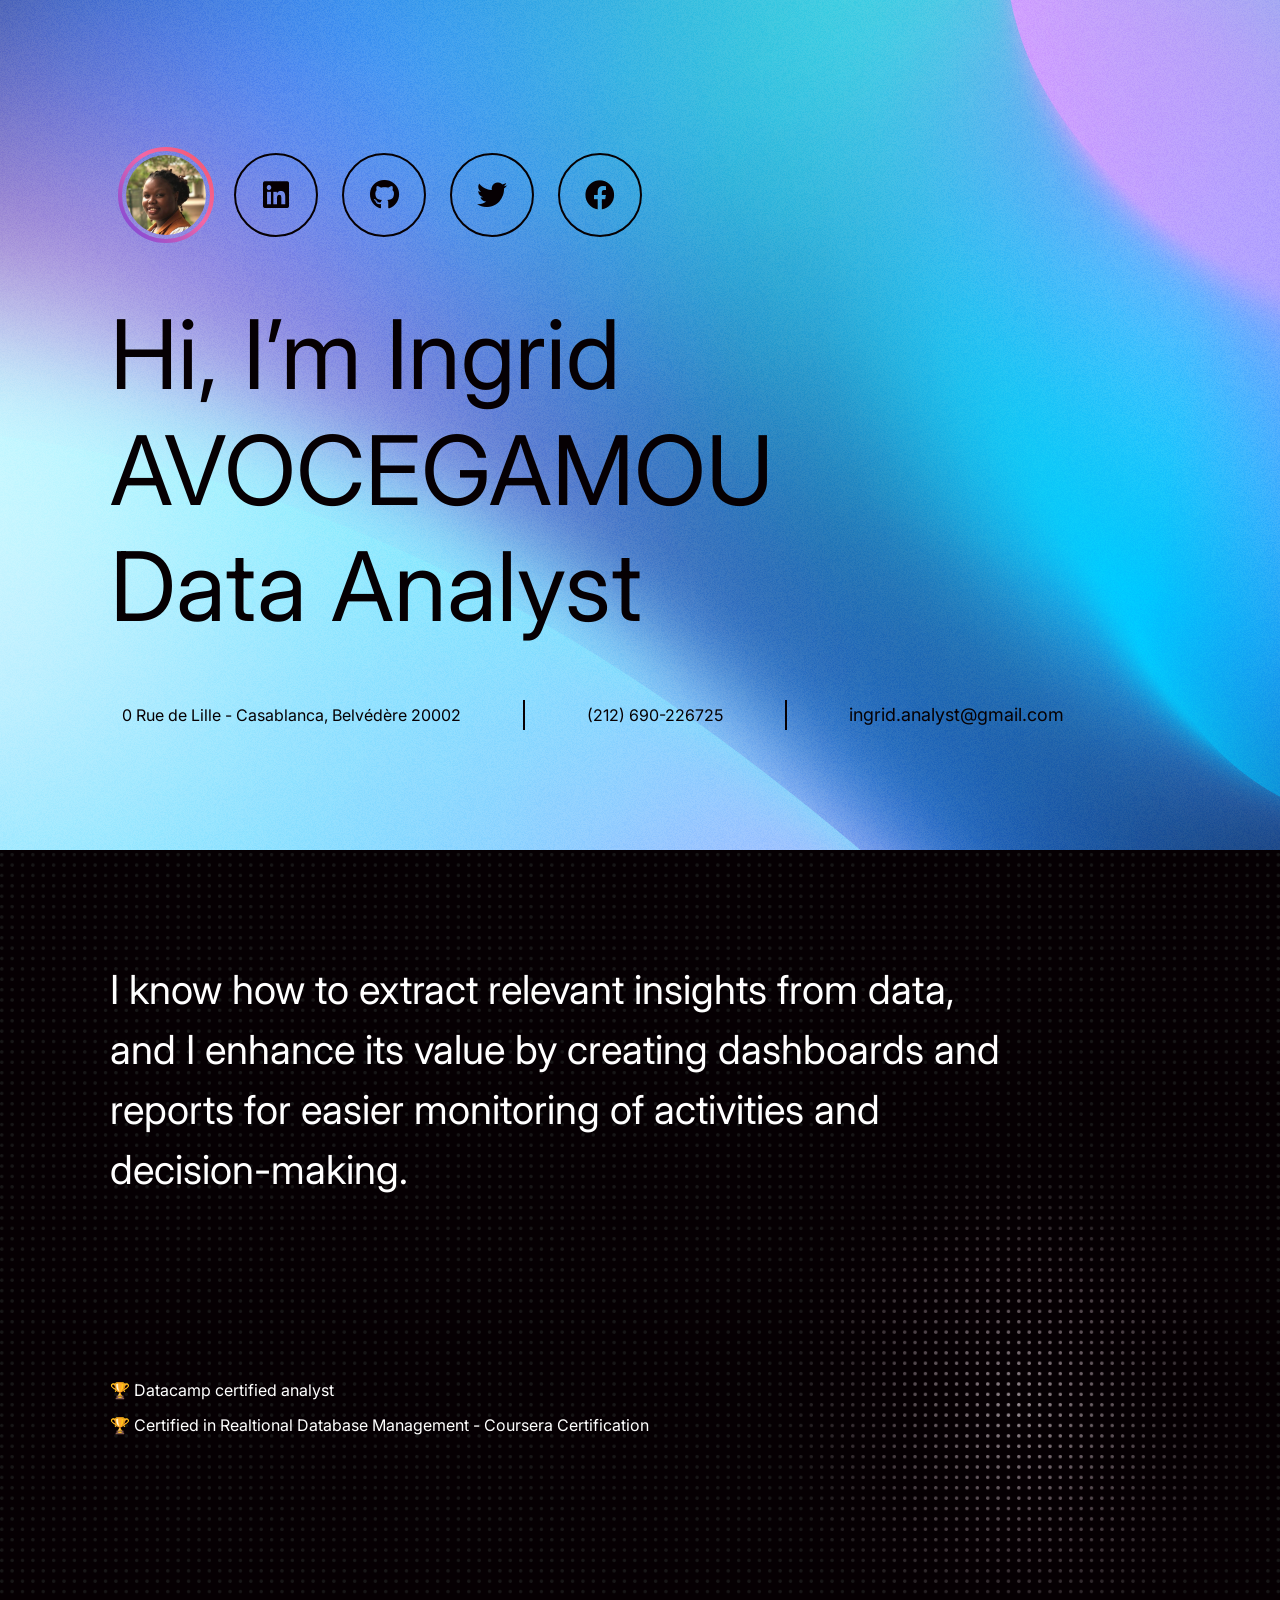
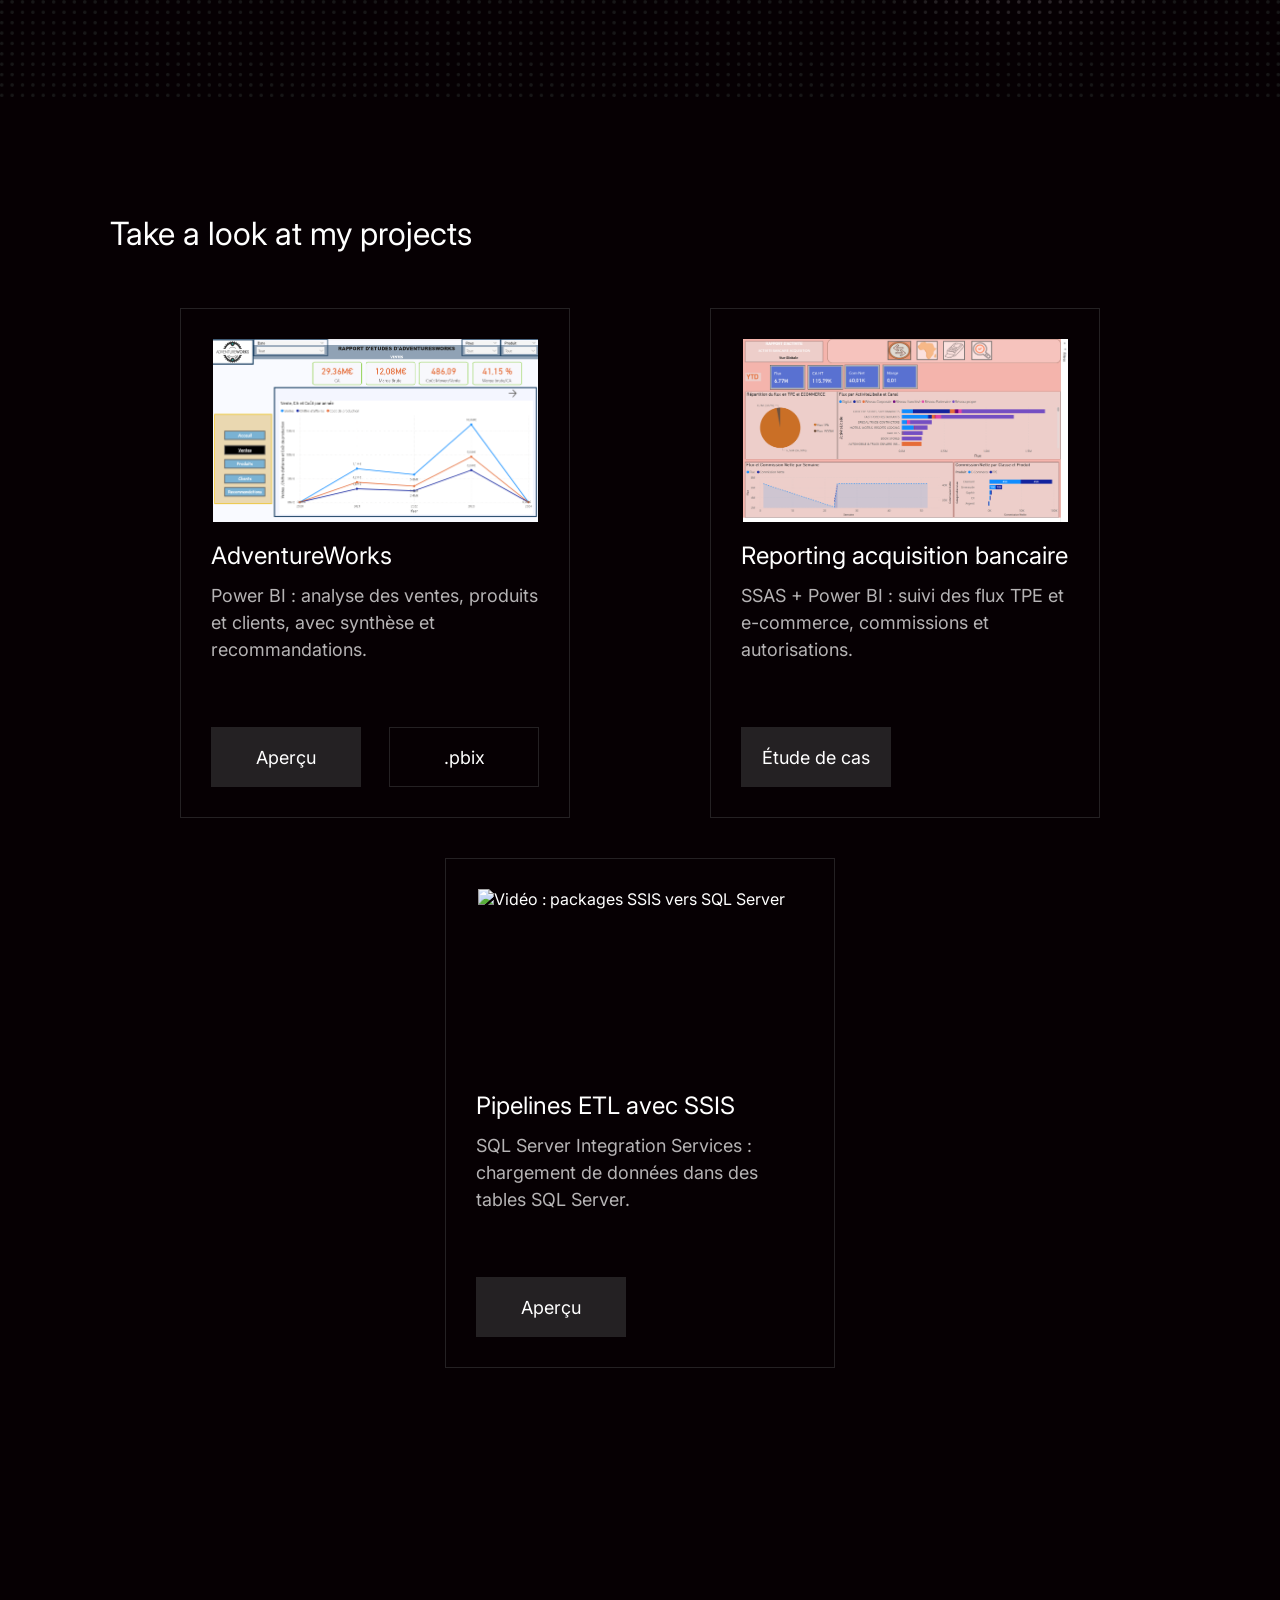
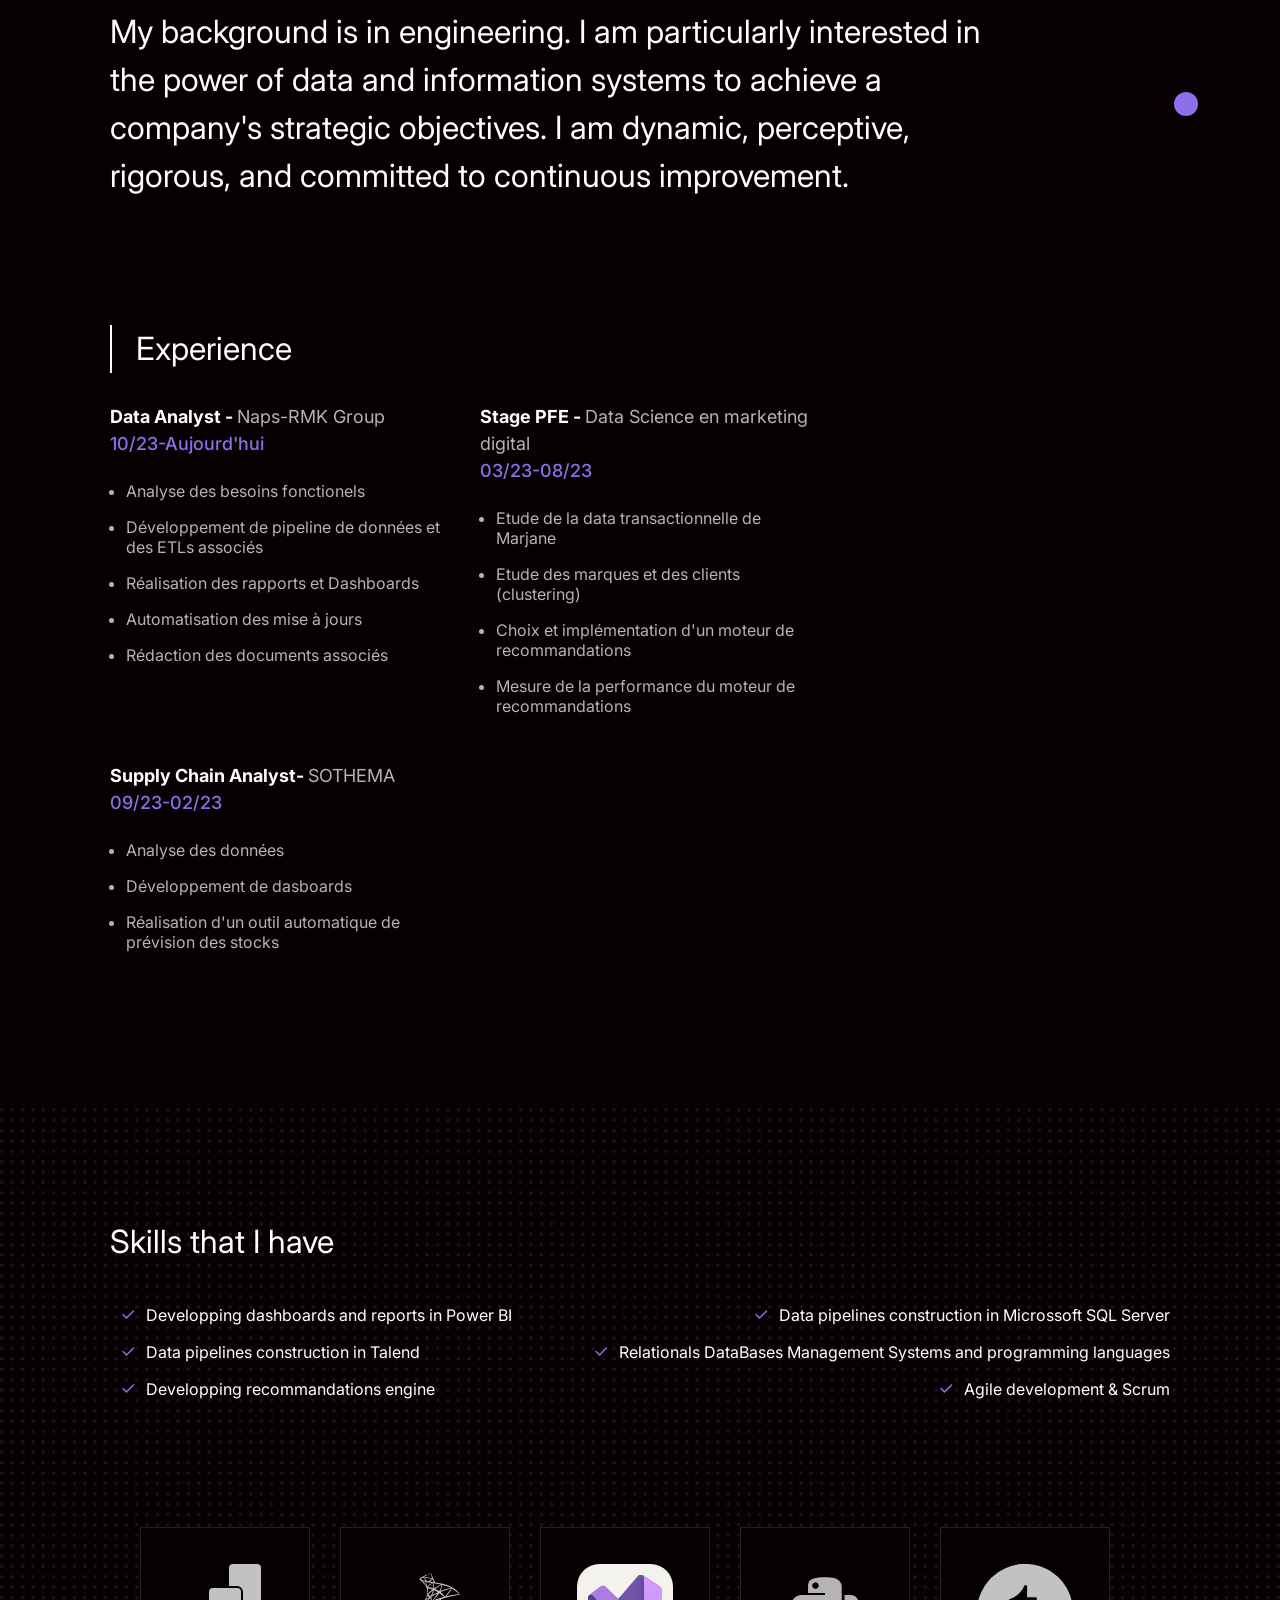
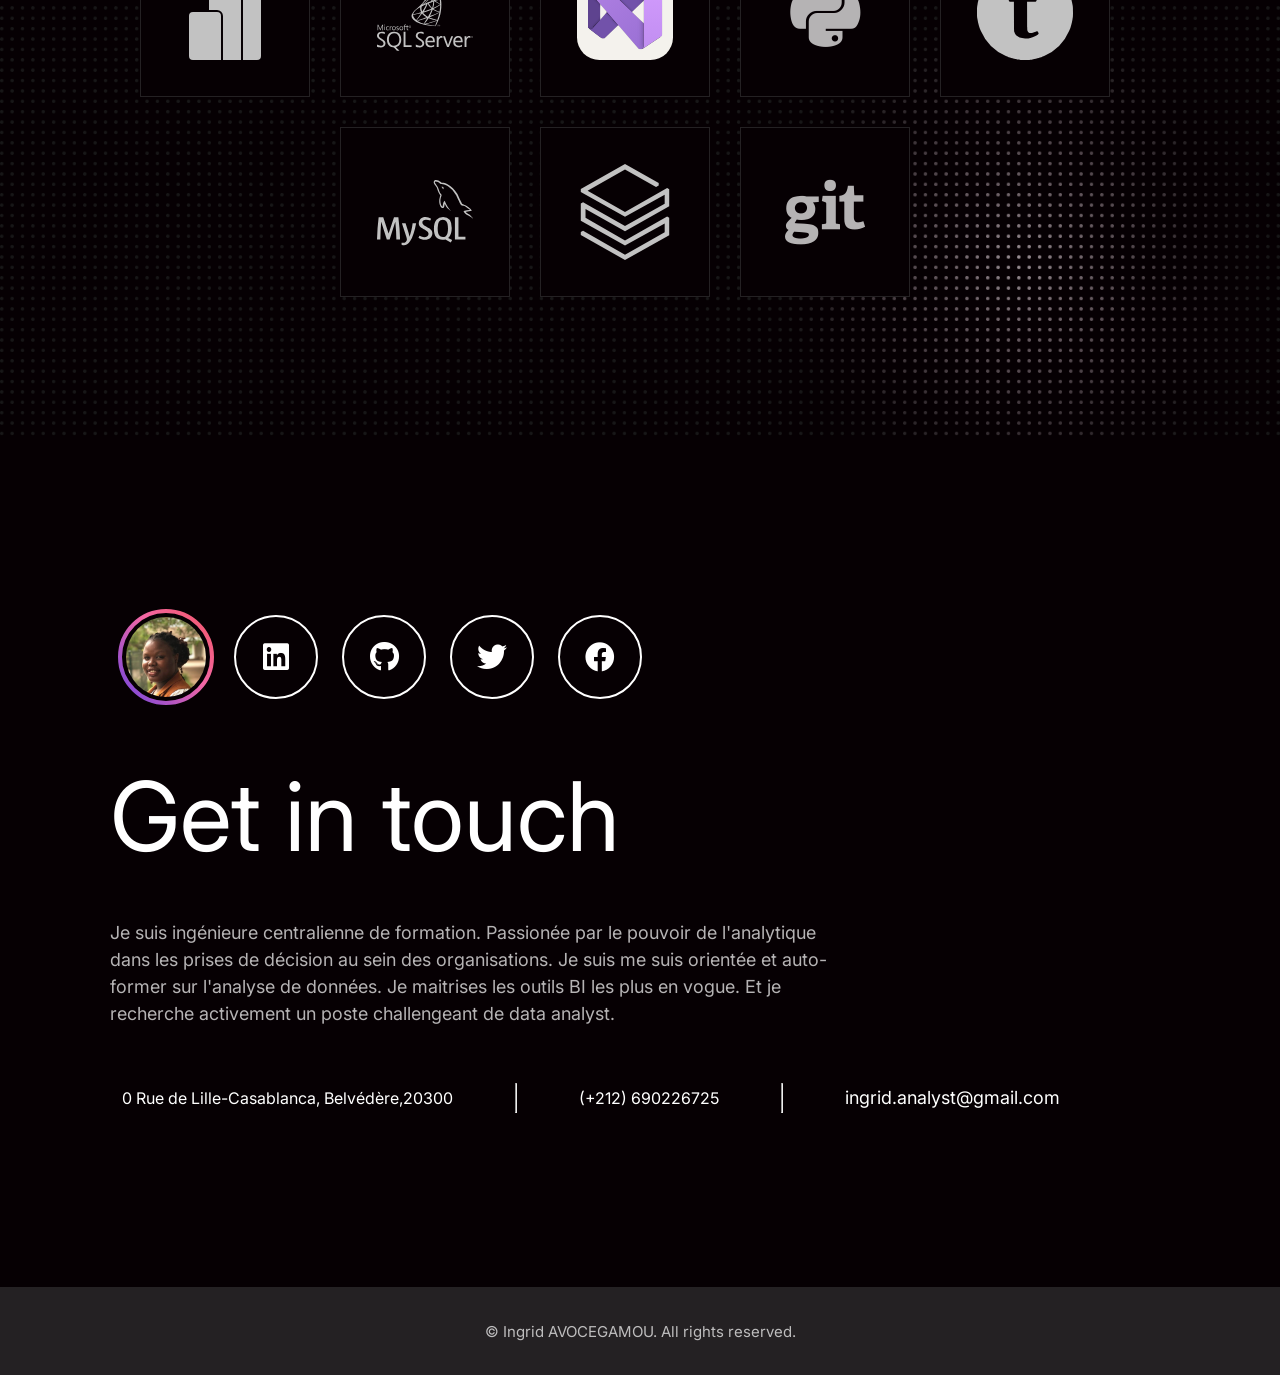
==== commit 88011ddb: "Refonte des projets : apercus, etude de cas et video SSIS - AdventureWorks : galerie de 10 captures " ====
--- a/index.html
+++ b/index.html
@@ -85,7 +85,7 @@
 
         <!-- PROJECTS -->
 
-        <section class="section projects">
+        <section class="section projects" id="projects">
             <div class="flex-between">
                 <h2>Take a look at my projects</h2>
 
@@ -95,38 +95,34 @@
             </div>
 
             <div class="cards flex-center">
-                 <!-- Project 1 -->
+                 <!-- Project 1 : AdventureWorks (données publiques) -->
                  <div class="card">
-                    <img src="./img/projects/project_1.png" alt="">
-                    <h3 class="card-title"> AdventuresWorks</h3>
-                    <p class="card-description">Analyse marketing des ventes et recommandations</p>
+                    <img src="./img/projects/adventureworks/02.png" alt="Rapport Power BI AdventureWorks - page Ventes">
+                    <h3 class="card-title">AdventureWorks</h3>
+                    <p class="card-description">Power BI : analyse des ventes, produits et clients, avec synthèse et recommandations.</p>
                     <div class="card-buttons">
-                        <a href="https://app.powerbi.com/view?r=eyJrIjoiYWE0ZmEyMjgtMjhmNi00ODE4LTgzNDMtZmZhZWU1MjZiZjUyIiwidCI6IjVjYjA2YTgwLTJkZDUtNDNkOS05YjJlLWFmMDA1M2I3MTRkYyIsImMiOjl9"class="card-button--site">Site</a>
-                        <a href="#" class="card-button--code">Code</a>
+                        <button type="button" class="card-button--site" data-gallery="adventureworks">Aperçu</button>
+                        <a href="./files/AdventureWorks_2022.pbix" class="card-button--code" download>.pbix</a>
                     </div>
                 </div>
 
-                
-
-                <!-- Project 2 -->
+                <!-- Project 2 : Reporting bancaire (données confidentielles, pas de vidéo) -->
                  <div class="card">
-                    <img src="./img/projects/project_2.png" alt="">
-                    <h3 class="card-title">Monitoring des TPE</h3>
-                    <p class="card-description">Dashboards interactifs permettant le monitoring de l'activité des TPEs.</p>
+                    <img src="./img/projects/project_1.png" alt="Rapport d'activité acquisition bancaire - vue globale">
+                    <h3 class="card-title">Reporting acquisition bancaire</h3>
+                    <p class="card-description">SSAS + Power BI : suivi des flux TPE et e-commerce, commissions et autorisations.</p>
                     <div class="card-buttons">
-                        <a href="https://app.powerbi.com/view?r=eyJrIjoiNjRlZTI2ZTktMTIzOC00YWQxLWI0MTQtYjRmNjQyOTAwMDczIiwidCI6IjVjYjA2YTgwLTJkZDUtNDNkOS05YjJlLWFmMDA1M2I3MTRkYyIsImMiOjl9" class="card-button--site">Site</a>
-                        <a href="#" class="card-button--code">Code</a>
+                        <a href="./projets/banque-acquisition.html" class="card-button--site">Étude de cas</a>
                     </div>
                 </div>
 
-                 <!-- Project 3 -->
+                 <!-- Project 3 : SSIS (vidéo YouTube) -->
                 <div class="card">
-                    <img src="./img/projects/project_3.png" alt="">
-                    <h3 class="card-title">Dashboard des réponses serveurs</h3>
-                    <p class="card-description" style="margin-bottom: 30px;">Dashboard interactif permettant le monitoring des réponses serveurs.</p>
+                    <img src="https://i.ytimg.com/vi/IxJ9KP1XBuo/maxresdefault.jpg" alt="Vidéo : packages SSIS vers SQL Server">
+                    <h3 class="card-title">Pipelines ETL avec SSIS</h3>
+                    <p class="card-description">SQL Server Integration Services : chargement de données dans des tables SQL Server.</p>
                     <div class="card-buttons">
-                        <a href="https://app.powerbi.com/view?r=eyJrIjoiMGE1ZTQ3MWItN2NiMS00NTRiLTk0YzMtNDk5OWIyMzdmZThmIiwidCI6IjVjYjA2YTgwLTJkZDUtNDNkOS05YjJlLWFmMDA1M2I3MTRkYyIsImMiOjl9" class="card-button--site"> Site</a>
-                        <a href="#" class="card-button--code">Code</a>
+                        <button type="button" class="card-button--site" data-video="IxJ9KP1XBuo">Aperçu</button>
                     </div>
                 </div>
 
@@ -377,6 +373,19 @@
         <p><small>© Ingrid AVOCEGAMOU. All rights reserved.</small></p>
     </footer>
 
+    <!-- Fenêtre d'aperçu (galerie d'images ou vidéo) -->
+    <div class="modal" id="preview-modal" hidden>
+        <div class="modal-content" role="dialog" aria-modal="true" aria-label="Aperçu du projet">
+            <button type="button" class="modal-close" aria-label="Fermer">&times;</button>
+            <div class="modal-body"></div>
+            <div class="modal-nav" hidden>
+                <button type="button" class="modal-prev" aria-label="Image précédente">&#8592;</button>
+                <span class="modal-counter"></span>
+                <button type="button" class="modal-next" aria-label="Image suivante">&#8594;</button>
+            </div>
+        </div>
+    </div>
+
     <!-- Plugin JavaScript -->
     <script src="vendor/jquery/jquery.min.js"></script>
     <script src="vendor/jquery-easing/jquery.easing.min.js"></script>
--- a/css/resume.css
+++ b/css/resume.css
@@ -263,9 +263,13 @@
     border: 1px solid var(--gray);
 
     height: 510px;
+    width: 100%;
     max-width: 390px;
     padding: 30px;
     margin: 20px auto;
+
+    display: flex;
+    flex-direction: column;
 }
 
 .projects .card img {
@@ -273,6 +277,10 @@
     max-width: 325px;
     height: auto;
     margin: 0 auto 16px;
+
+    aspect-ratio: 16 / 9;
+    object-fit: cover;
+    object-position: top;
 }
 
 .projects .card .card-title {
@@ -283,12 +291,14 @@
 }
 
 .projects .card .card-description {
-    margin-bottom: 60px;
+    margin-bottom: 24px;
 }
 
 .projects .card .card-buttons {
     display: flex;
     justify-content: space-between;
+    gap: 16px;
+    margin-top: auto;
 }
 
 .projects .card .card-buttons .card-button--site,
@@ -302,6 +312,11 @@
 
     opacity: 1;
     color: var(--white);
+    font-family: inherit;
+    font-size: 18px;
+    background: none;
+    border: none;
+    cursor: pointer;
 
     transition: 250ms ease all;
 }
@@ -316,6 +331,87 @@
 
 .projects .card .card-buttons .card-button--site:hover,
 .projects .card .card-buttons .card-button--code:hover {
+    background-color: var(--white);
+    color: var(--black);
+}
+
+/* Fenêtre d'aperçu */
+.modal[hidden],
+.modal-nav[hidden] {
+    display: none;
+}
+
+.modal {
+    position: fixed;
+    inset: 0;
+    z-index: 1000;
+    background-color: rgba(6, 0, 3, 0.92);
+
+    display: flex;
+    justify-content: center;
+    align-items: center;
+    padding: 64px 16px 16px;
+}
+
+.modal-content {
+    position: relative;
+    width: 100%;
+    max-width: 1200px;
+}
+
+.modal-body img {
+    display: block;
+    width: 100%;
+    max-height: 78vh;
+    object-fit: contain;
+    background-color: var(--white);
+}
+
+.modal-video {
+    position: relative;
+    aspect-ratio: 16 / 9;
+}
+
+.modal-video iframe {
+    position: absolute;
+    inset: 0;
+    width: 100%;
+    height: 100%;
+    border: 0;
+}
+
+.modal-close {
+    position: absolute;
+    top: -52px;
+    right: 0;
+    font-size: 40px;
+    line-height: 1;
+    color: var(--white);
+    background: none;
+    border: none;
+    cursor: pointer;
+}
+
+.modal-nav {
+    display: flex;
+    justify-content: center;
+    align-items: center;
+    gap: 24px;
+    margin-top: 16px;
+}
+
+.modal-nav button {
+    width: 56px;
+    height: 44px;
+    font-size: 22px;
+    color: var(--white);
+    background-color: var(--gray);
+    border: none;
+    cursor: pointer;
+    transition: 250ms ease all;
+}
+
+.modal-nav button:hover {
     background-color: var(--white);
     color: var(--black);
 }
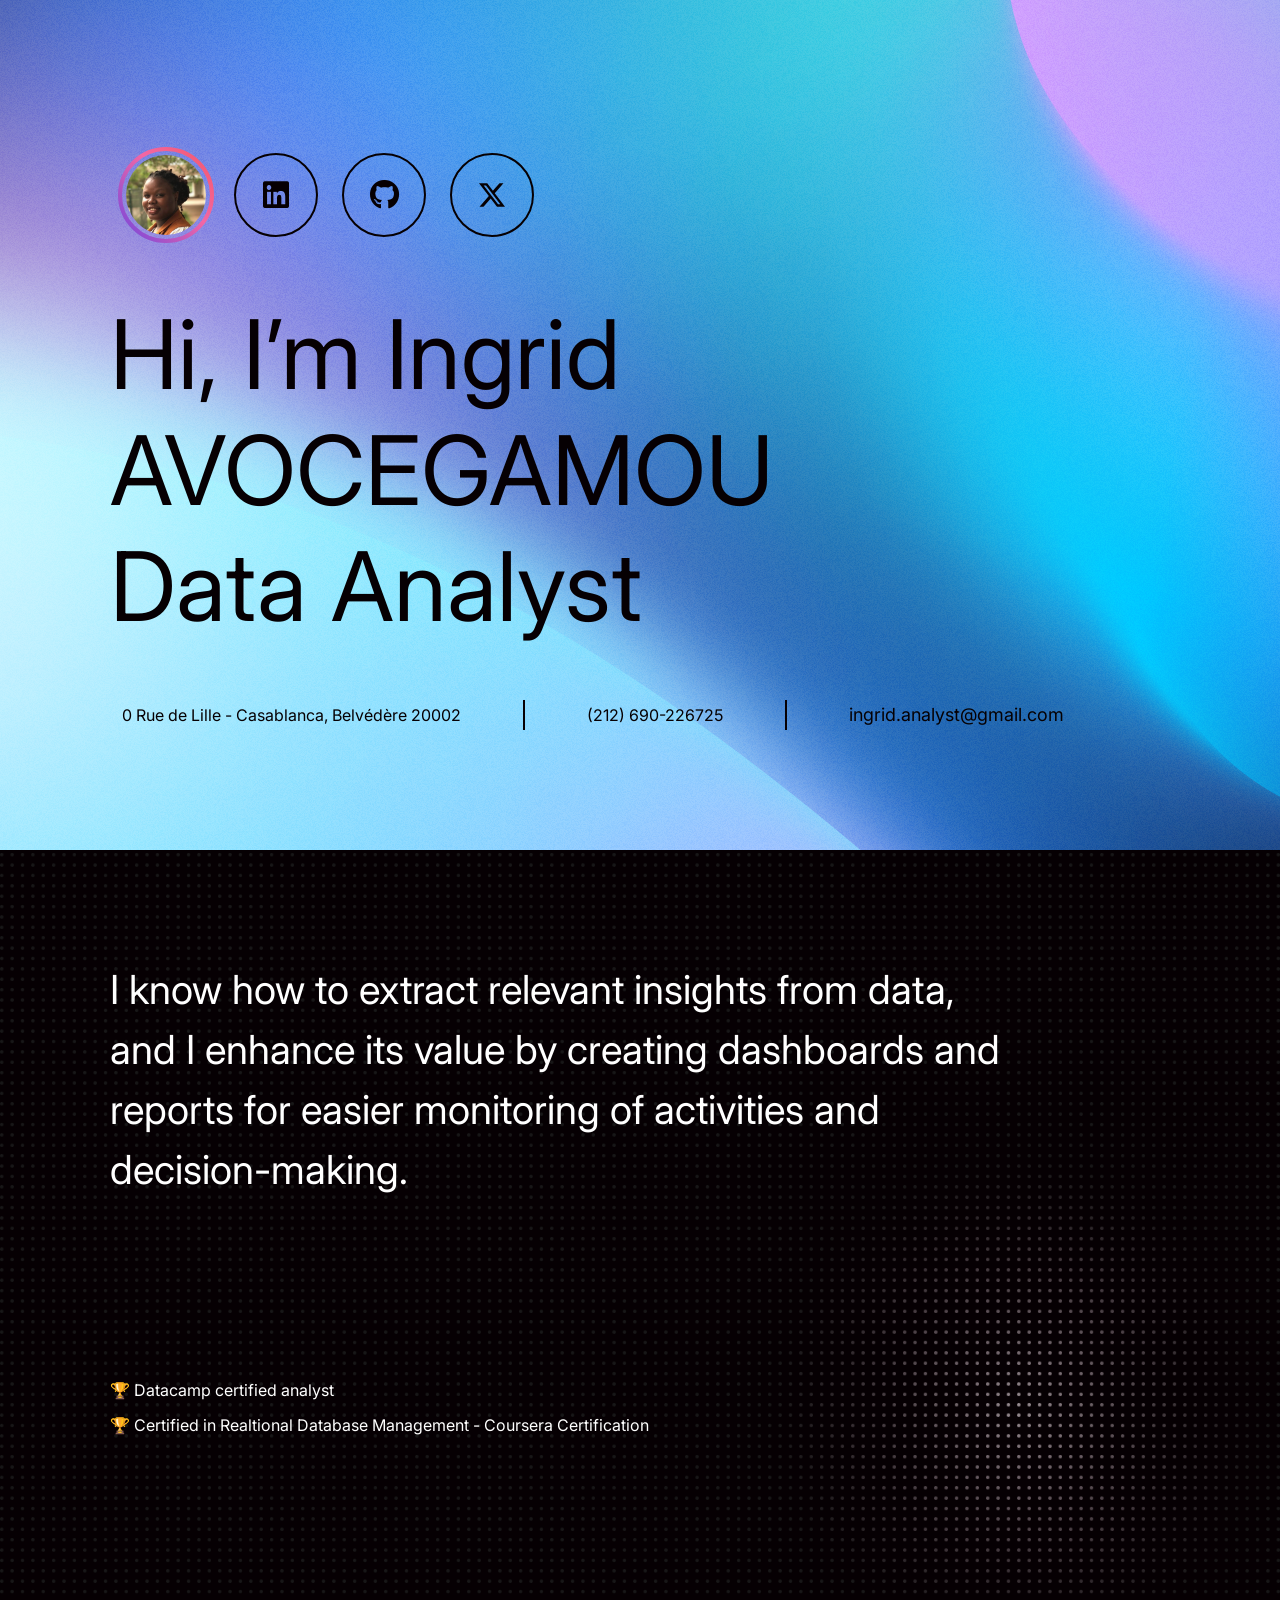
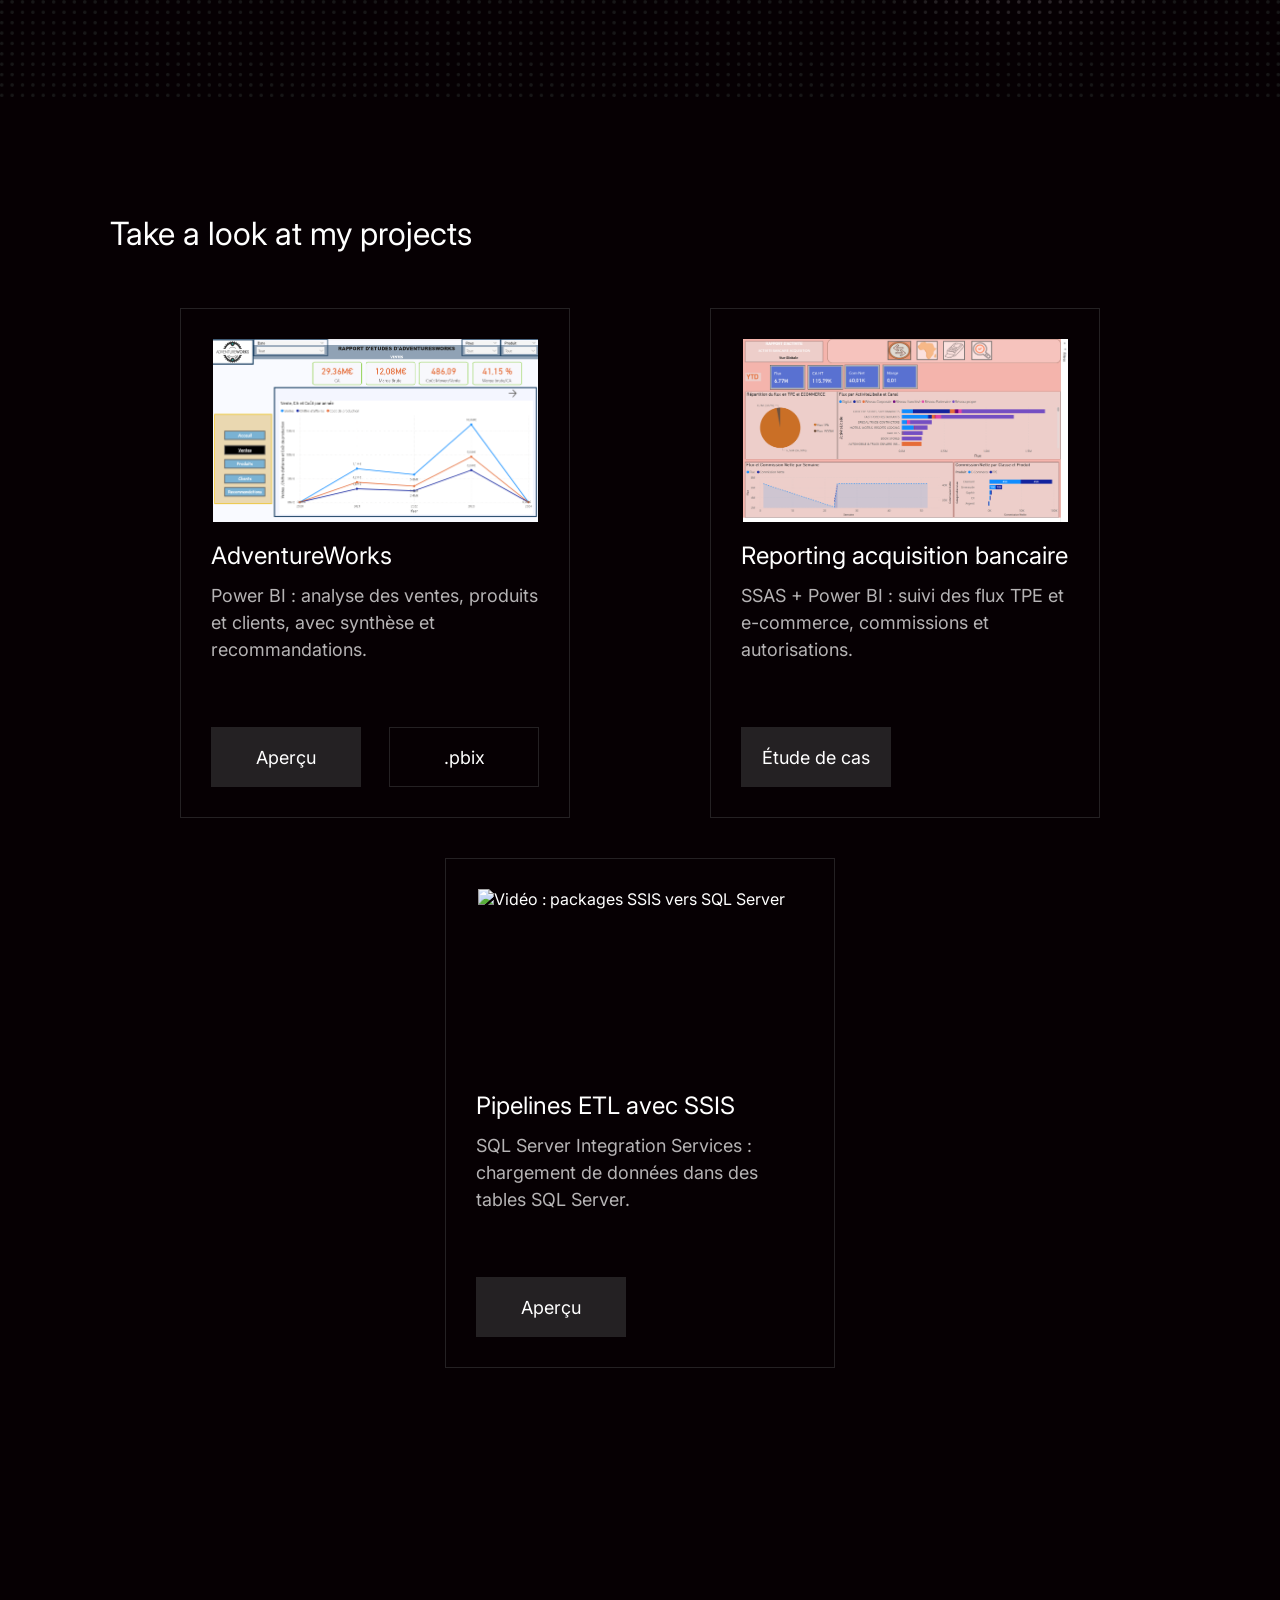
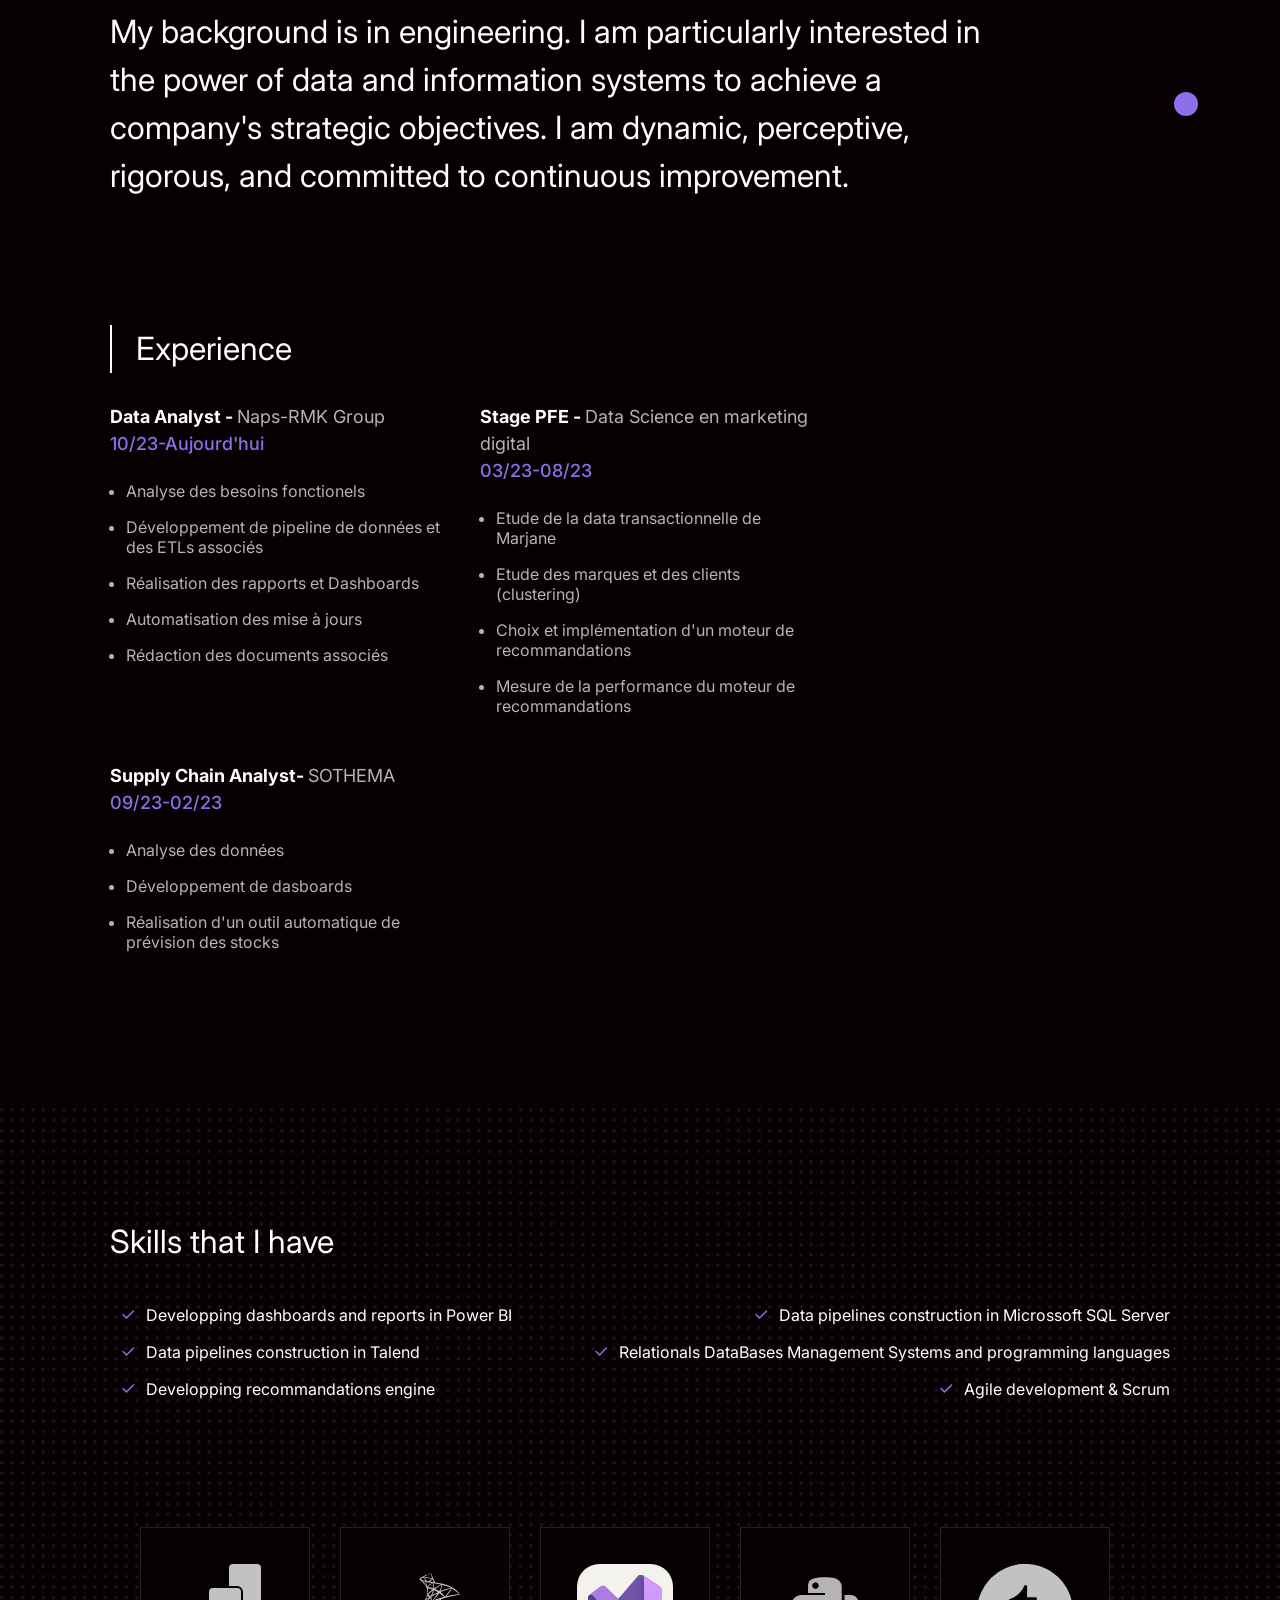
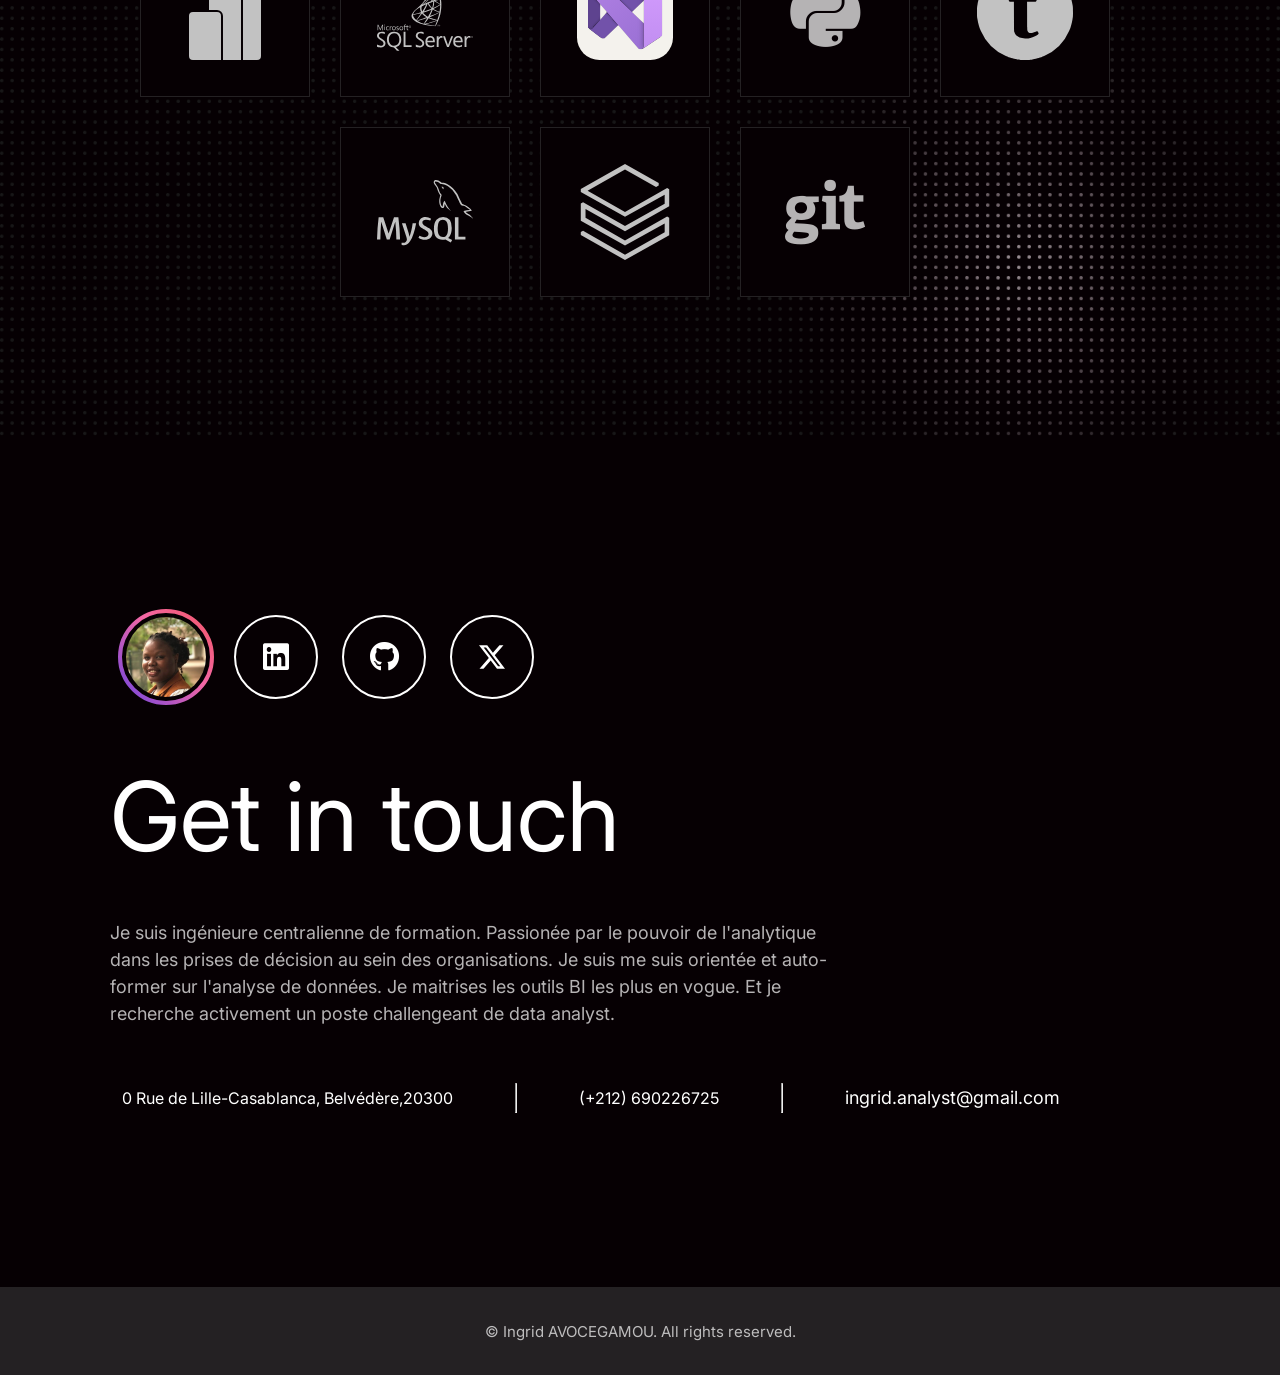
==== commit 4f7981d1: "Liens sociaux (GitHub, X, sans Facebook) et affichage mobile - GitHub pointe vers github.com/Immysun" ====
--- a/index.html
+++ b/index.html
@@ -33,23 +33,18 @@
 
             <ul class="flex-list list-items-circle">
                 <li>
-                    <a href="https://www.linkedin.com/in/ingrid-avocegamou-9a059b1b7/" target="_blank">
+                    <a href="https://www.linkedin.com/in/ingrid-avocegamou-9a059b1b7/" target="_blank" rel="noopener" aria-label="LinkedIn">
                         <i class="fab fa-linkedin"></i>
                     </a>
                 </li>
                 <li>
-                    <a href="https://www.github.com/">
+                    <a href="https://github.com/Immysunlight" target="_blank" rel="noopener" aria-label="GitHub">
                         <i class="fab fa-github"></i>
                     </a>
                 </li>
                 <li>
-                    <a href="https://x.com/avocingrid?t=SQChMUe_1iG2I5UIUWl1Jw&s=08">
-                        <i class="fab fa-twitter"></i>
-                    </a>
-                </li>
-                <li>
-                    <a href="https://www.facebook.com/">
-                        <i class="fab fa-facebook"></i>
+                    <a href="https://x.com/avocingrid" target="_blank" rel="noopener" aria-label="X">
+                        <span class="fab icon-x" aria-hidden="true"><svg viewBox="0 0 24 24" width="26" height="26" fill="currentColor"><path d="M18.901 1.153h3.68l-8.04 9.19L24 22.846h-7.406l-5.8-7.584-6.638 7.584H.474l8.6-9.83L0 1.154h7.594l5.243 6.932ZM17.61 20.644h2.039L6.486 3.24H4.298Z"/></svg></span>
                     </a>
                 </li>
             </ul>
@@ -329,23 +324,18 @@
 
                 <ul class="flex-list list-items-circle">
                     <li>
-                        <a href="https://www.linkedin.com/">
+                        <a href="https://www.linkedin.com/in/ingrid-avocegamou-9a059b1b7/" target="_blank" rel="noopener" aria-label="LinkedIn">
                             <i class="fab fa-linkedin"></i>
                         </a>
                     </li>
                     <li>
-                        <a href="https://www.github.com/">
+                        <a href="https://github.com/Immysunlight" target="_blank" rel="noopener" aria-label="GitHub">
                             <i class="fab fa-github"></i>
                         </a>
                     </li>
                     <li>
-                        <a href="https://x.com/avocingrid?t=SQChMUe_1iG2I5UIUWl1Jw&s=08">
-                            <i class="fab fa-twitter"></i>
-                        </a>
-                    </li>
-                    <li>
-                        <a href="https://www.facebook.com/">
-                            <i class="fab fa-facebook"></i>
+                        <a href="https://x.com/avocingrid" target="_blank" rel="noopener" aria-label="X">
+                            <span class="fab icon-x" aria-hidden="true"><svg viewBox="0 0 24 24" width="26" height="26" fill="currentColor"><path d="M18.901 1.153h3.68l-8.04 9.19L24 22.846h-7.406l-5.8-7.584-6.638 7.584H.474l8.6-9.83L0 1.154h7.594l5.243 6.932ZM17.61 20.644h2.039L6.486 3.24H4.298Z"/></svg></span>
                         </a>
                     </li>
                 </ul>
--- a/css/resume.css
+++ b/css/resume.css
@@ -122,6 +122,10 @@
     border-radius: 50%;
 
     transition: 250ms ease all;
+}
+
+.list-items-circle li a .icon-x svg {
+    display: block;
 }
 
 .list-items-circle li a:hover .fab {
@@ -595,6 +599,61 @@
 
     .header,
     .section {
-        padding: 40px;
+        min-height: auto;
+        padding: 56px 16px;
+    }
+
+    h1 {
+        font-size: 40px;
+        line-height: 120%;
+        overflow-wrap: anywhere;
+    }
+
+    .header .header-links {
+        flex-wrap: wrap;
+    }
+
+    .list-items-circle li a .fab {
+        width: 56px;
+        height: 56px;
+        font-size: 24px;
+    }
+
+    .flex-list li {
+        margin: 8px;
+    }
+
+    .about h2 {
+        margin-bottom: 80px;
+    }
+
+    .experience-description {
+        margin-bottom: 64px;
+    }
+
+    .experience-description img {
+        display: none;
+    }
+
+    .projects .card {
+        height: auto;
+        min-height: 480px;
+        padding: 20px;
+    }
+
+    .projects .card .card-buttons .card-button--site,
+    .projects .card .card-buttons .card-button--code {
+        flex: 1;
+        width: auto;
+    }
+
+    .skills .skill-card {
+        width: 96px;
+        height: 96px;
+        margin: 0 16px 16px 0;
+    }
+
+    .skills .skill-card .fab {
+        font-size: 48px;
     }
 }
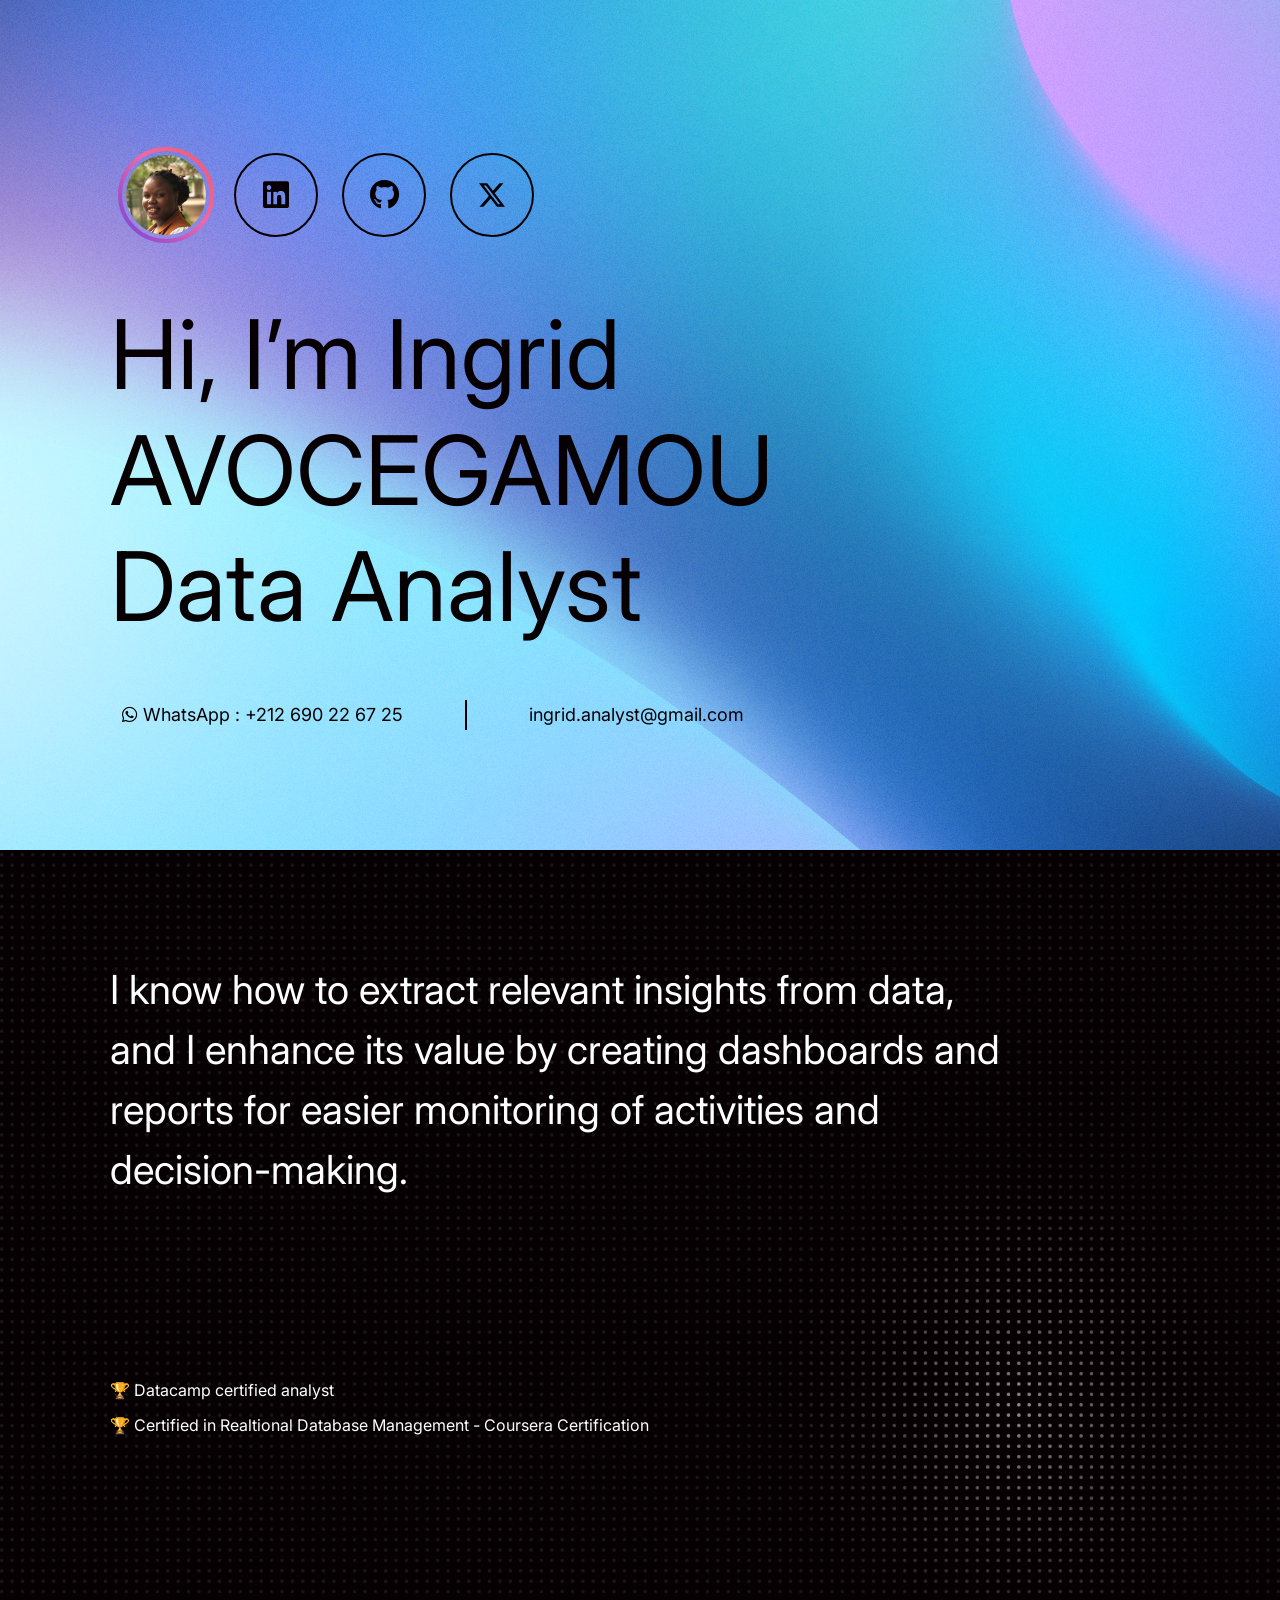
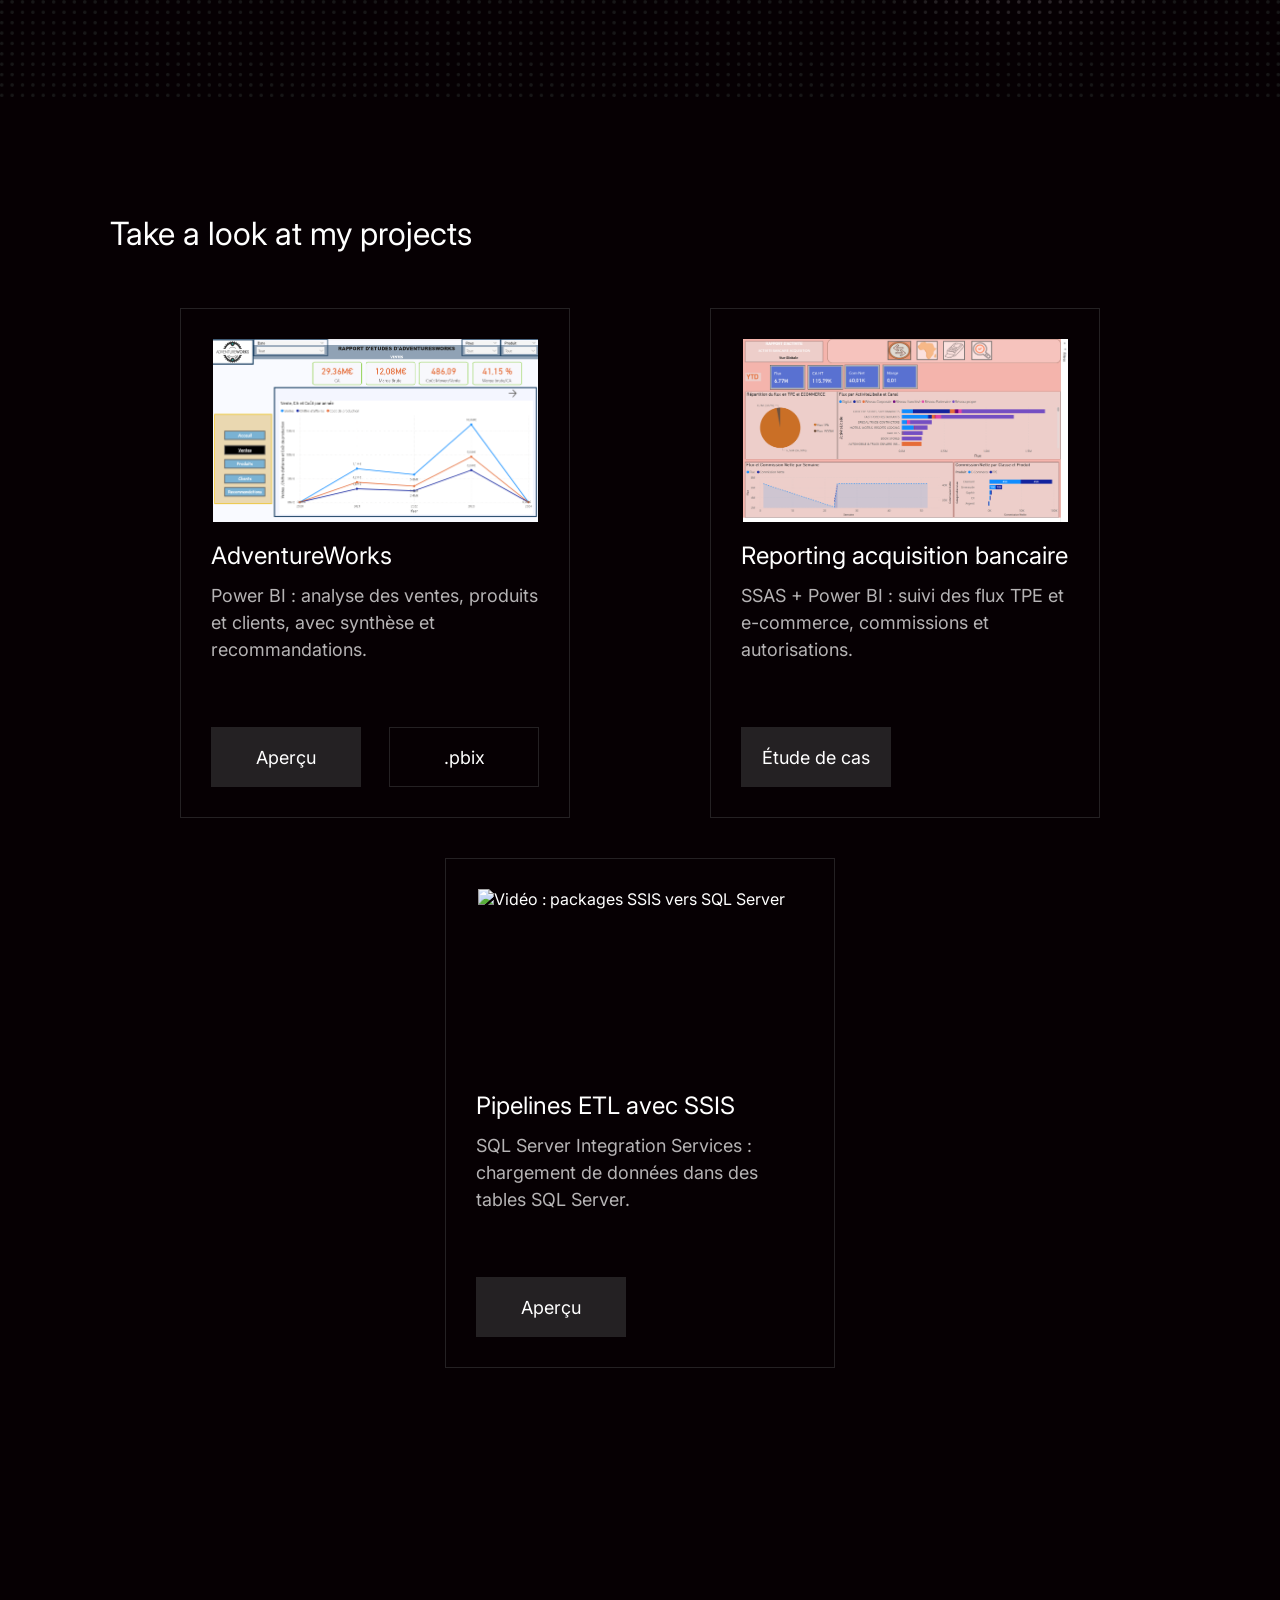
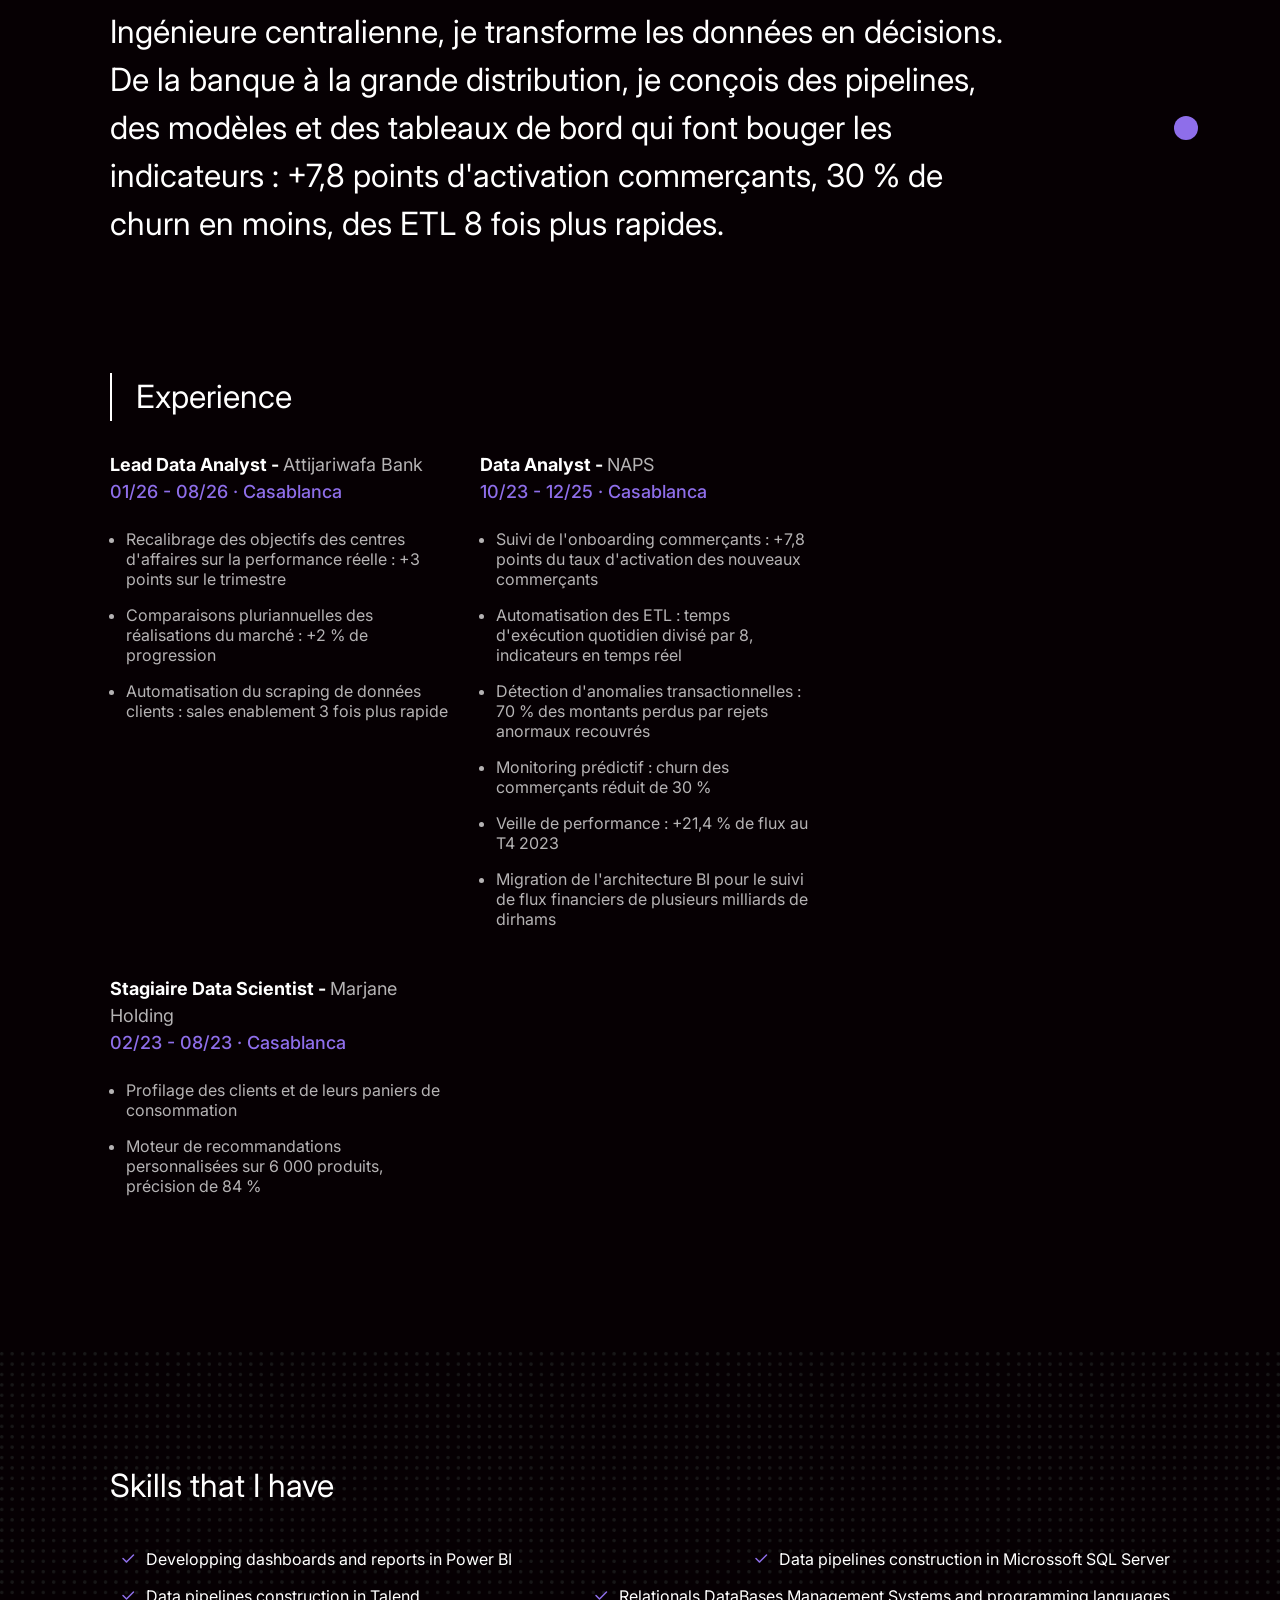
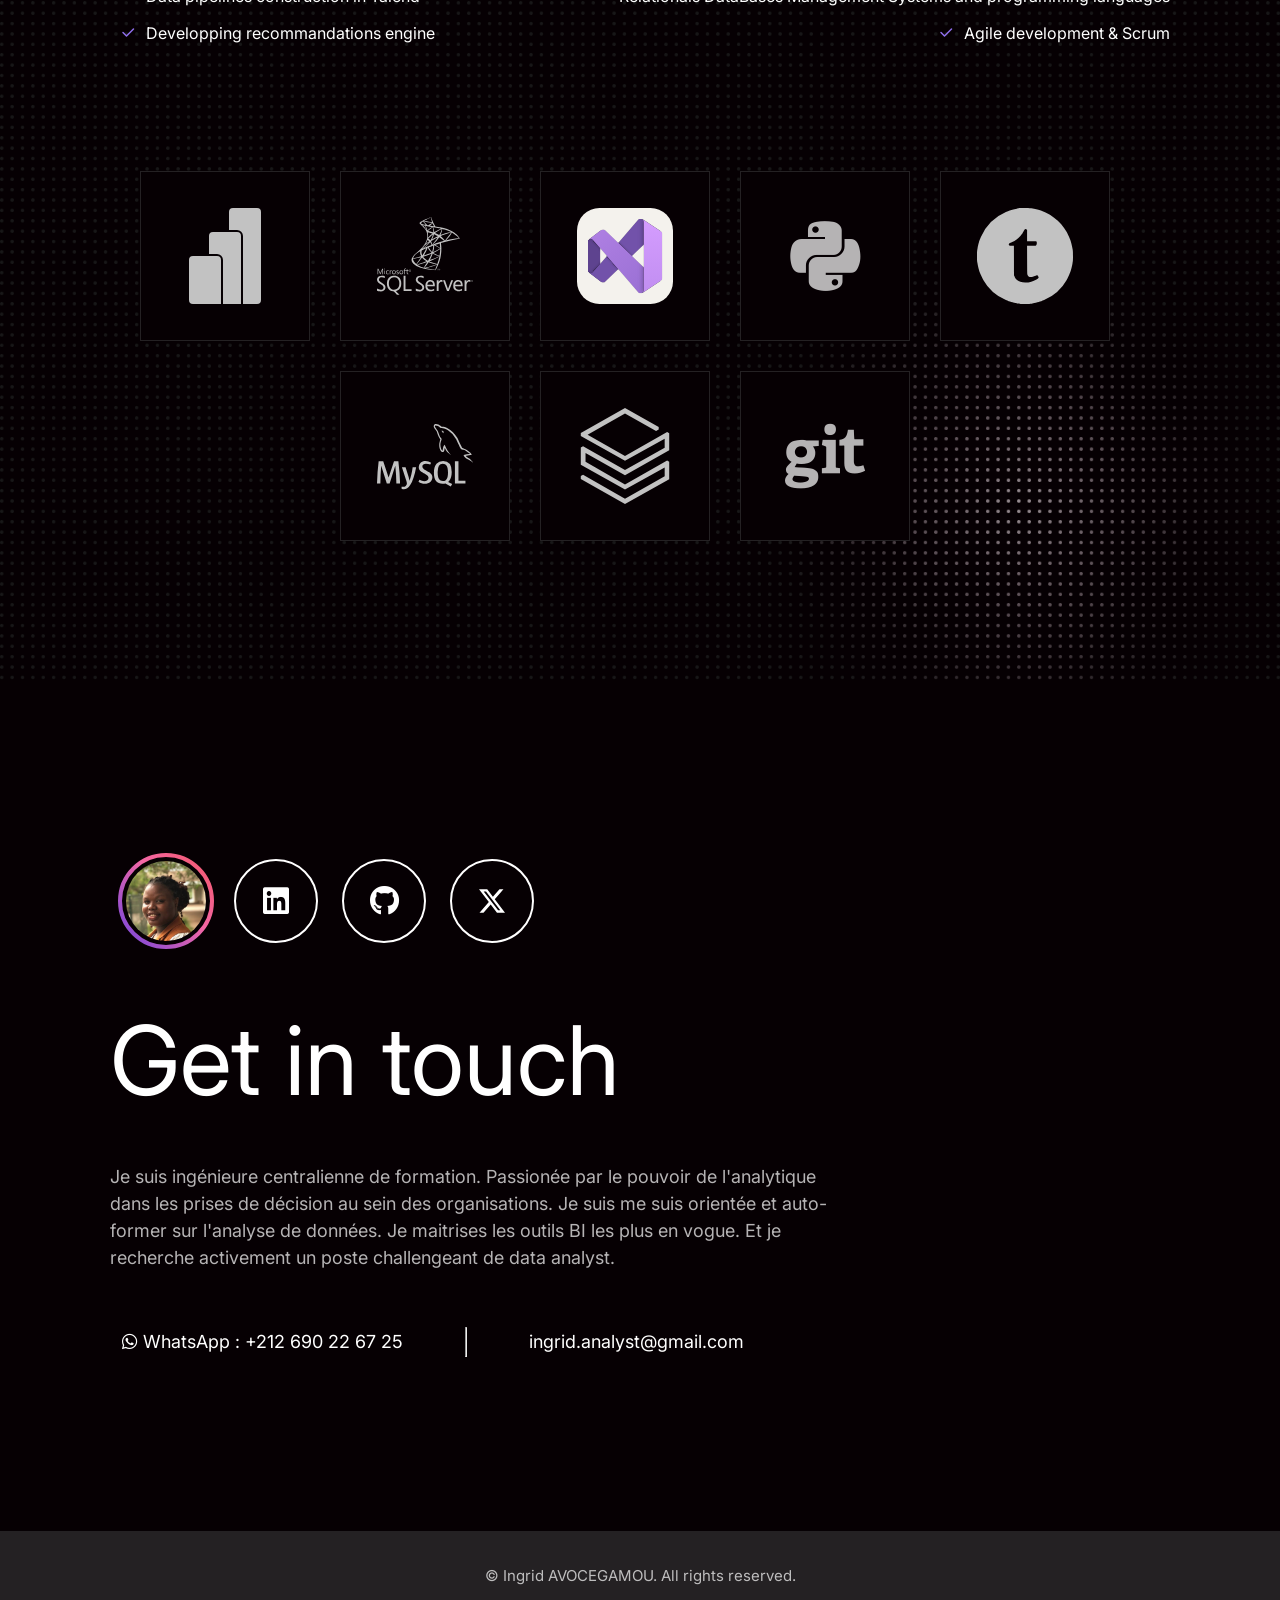
==== commit 8d9e9972: "Contact WhatsApp, adresse retiree, experiences et presentation mises a jour - Numero affiche comme W" ====
--- a/index.html
+++ b/index.html
@@ -56,11 +56,9 @@
         </h1>
 
         <ul class="contact-details flex-list">
-            <li>0 Rue de Lille - Casablanca, Belvédère 20002</li>
+            <li><a href="https://wa.me/212690226725" target="_blank" rel="noopener"><i class="fab fa-whatsapp"></i> WhatsApp : +212 690 22 67 25</a></li>
             <hr />
-            <li>(212) 690-226725</li>
-            <hr />
-            <li><a href="mailto: ingrid.analyst@gmail.com" style="border: none;">ingrid.analyst@gmail.com</a></li>
+            <li><a href="mailto:ingrid.analyst@gmail.com">ingrid.analyst@gmail.com</a></li>
         </ul>
     </header>
     <main>
@@ -128,7 +126,7 @@
 
         <section class="section experience">
             <p class="experience-description">
-                My background is in engineering. I am particularly interested in the power of data and information systems to achieve a company's strategic objectives. I am dynamic, perceptive, rigorous, and committed to continuous improvement.
+                Ingénieure centralienne, je transforme les données en décisions. De la banque à la grande distribution, je conçois des pipelines, des modèles et des tableaux de bord qui font bouger les indicateurs : +7,8 points d'activation commerçants, 30 % de churn en moins, des ETL 8 fois plus rapides.
                 <img src="./img/Dot.svg" alt="Blue Dot">
             </p>
 
@@ -137,41 +135,40 @@
             <div class="experience-cards flex-center">
                 <div class="experience-card">
                     <h3 class="card-title">
-                        Data Analyst - <span class="highlight">Naps-RMK Group</span>
+                        Lead Data Analyst - <span class="highlight">Attijariwafa Bank</span>
                     </h3>
-                    <p class="card-years">10/23-Aujourd'hui</p>
+                    <p class="card-years">01/26 - 08/26 · Casablanca</p>
 
                     <ul class="card-list">
-                        <li class="card-list-item">Analyse des besoins fonctionels  </li>
-                        <li class="card-list-item">Développement  de pipeline de données et des ETLs associés</li>
-                        <li class="card-list-item">Réalisation des rapports et Dashboards </li>
-                        <li class="card-list-item">Automatisation des mise à jours </li>
-                        <li class="card-list-item">Rédaction des documents associés </li>
+                        <li class="card-list-item">Recalibrage des objectifs des centres d'affaires sur la performance réelle : +3 points sur le trimestre</li>
+                        <li class="card-list-item">Comparaisons pluriannuelles des réalisations du marché : +2 % de progression</li>
+                        <li class="card-list-item">Automatisation du scraping de données clients : sales enablement 3 fois plus rapide</li>
                     </ul>
                 </div>
                 <div class="experience-card">
                     <h3 class="card-title">
-                        Stage PFE - <span class="highlight">Data Science en marketing digital</span>
+                        Data Analyst - <span class="highlight">NAPS</span>
                     </h3>
-                    <p class="card-years">03/23-08/23</p>
+                    <p class="card-years">10/23 - 12/25 · Casablanca</p>
 
                     <ul class="card-list">
-                        <li class="card-list-item"> Etude de la data transactionnelle de Marjane</li>
-                        <li class="card-list-item">Etude des marques et des clients (clustering)</li>
-                        <li class="card-list-item">Choix et implémentation d'un moteur de recommandations</li>
-                        <li class="card-list-item">Mesure de la performance du moteur de recommandations</li>
+                        <li class="card-list-item">Suivi de l'onboarding commerçants : +7,8 points du taux d'activation des nouveaux commerçants</li>
+                        <li class="card-list-item">Automatisation des ETL : temps d'exécution quotidien divisé par 8, indicateurs en temps réel</li>
+                        <li class="card-list-item">Détection d'anomalies transactionnelles : 70 % des montants perdus par rejets anormaux recouvrés</li>
+                        <li class="card-list-item">Monitoring prédictif : churn des commerçants réduit de 30 %</li>
+                        <li class="card-list-item">Veille de performance : +21,4 % de flux au T4 2023</li>
+                        <li class="card-list-item">Migration de l'architecture BI pour le suivi de flux financiers de plusieurs milliards de dirhams</li>
                     </ul>
                 </div>
                 <div class="experience-card">
                     <h3 class="card-title">
-                        Supply Chain Analyst- <span class="highlight">SOTHEMA</span> 
+                        Stagiaire Data Scientist - <span class="highlight">Marjane Holding</span>
                     </h3>
-                    <p class="card-years">09/23-02/23</p>
+                    <p class="card-years">02/23 - 08/23 · Casablanca</p>
 
                     <ul class="card-list">
-                        <li class="card-list-item">Analyse des données</li>
-                        <li class="card-list-item">Développement de dasboards </li>
-                        <li class="card-list-item">Réalisation d'un outil automatique de prévision des stocks</li>
+                        <li class="card-list-item">Profilage des clients et de leurs paniers de consommation</li>
+                        <li class="card-list-item">Moteur de recommandations personnalisées sur 6 000 produits, précision de 84 %</li>
                     </ul>
                 </div>
             </div>
@@ -351,11 +348,9 @@
             </p>
 
             <ul class="contact-details flex-list">
-                <li>0 Rue de Lille-Casablanca, Belvédère,20300</li>
+                <li><a href="https://wa.me/212690226725" target="_blank" rel="noopener"><i class="fab fa-whatsapp"></i> WhatsApp : +212 690 22 67 25</a></li>
                 <hr />
-                <li>(+212) 690226725</li>
-                <hr />
-                <li><a href="mailto: ingrid.analyst@gmail.com">ingrid.analyst@gmail.com</a></li>
+                <li><a href="mailto:ingrid.analyst@gmail.com">ingrid.analyst@gmail.com</a></li>
             </ul>
         </section>
     </main>
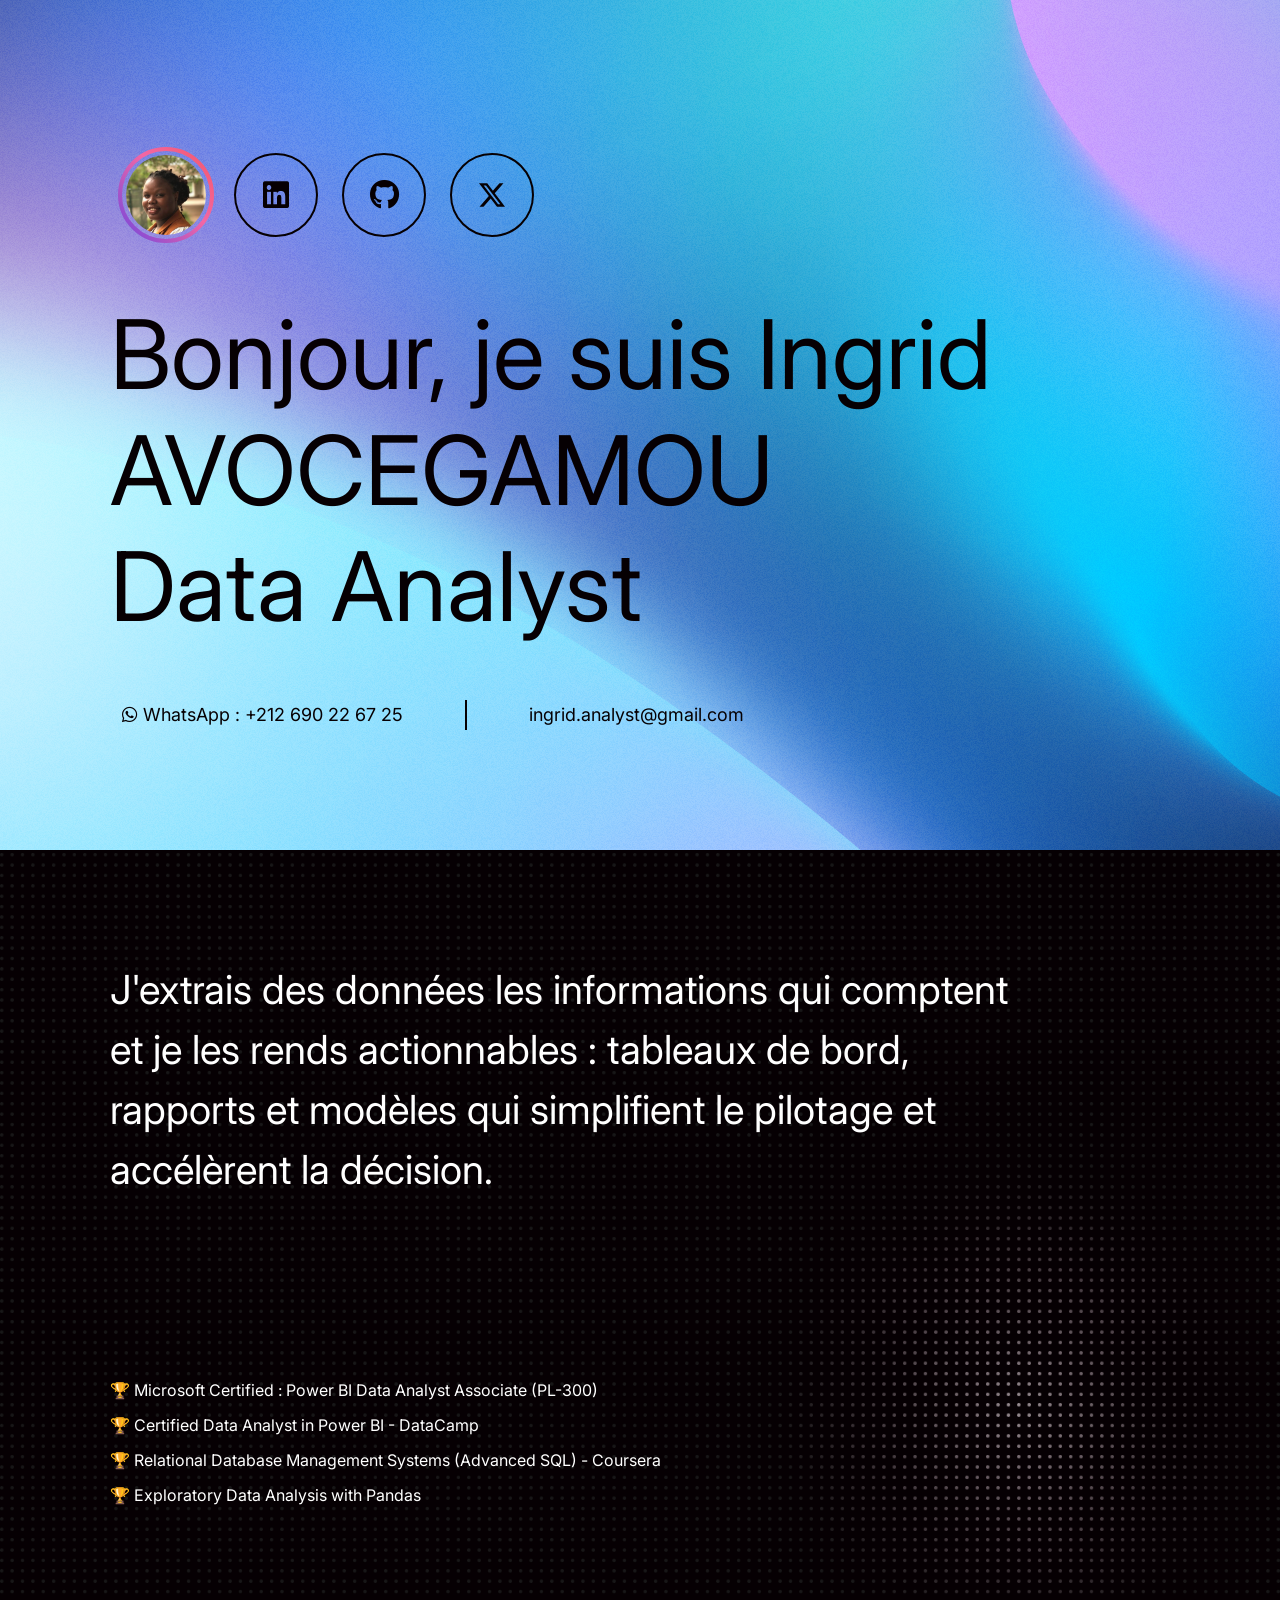
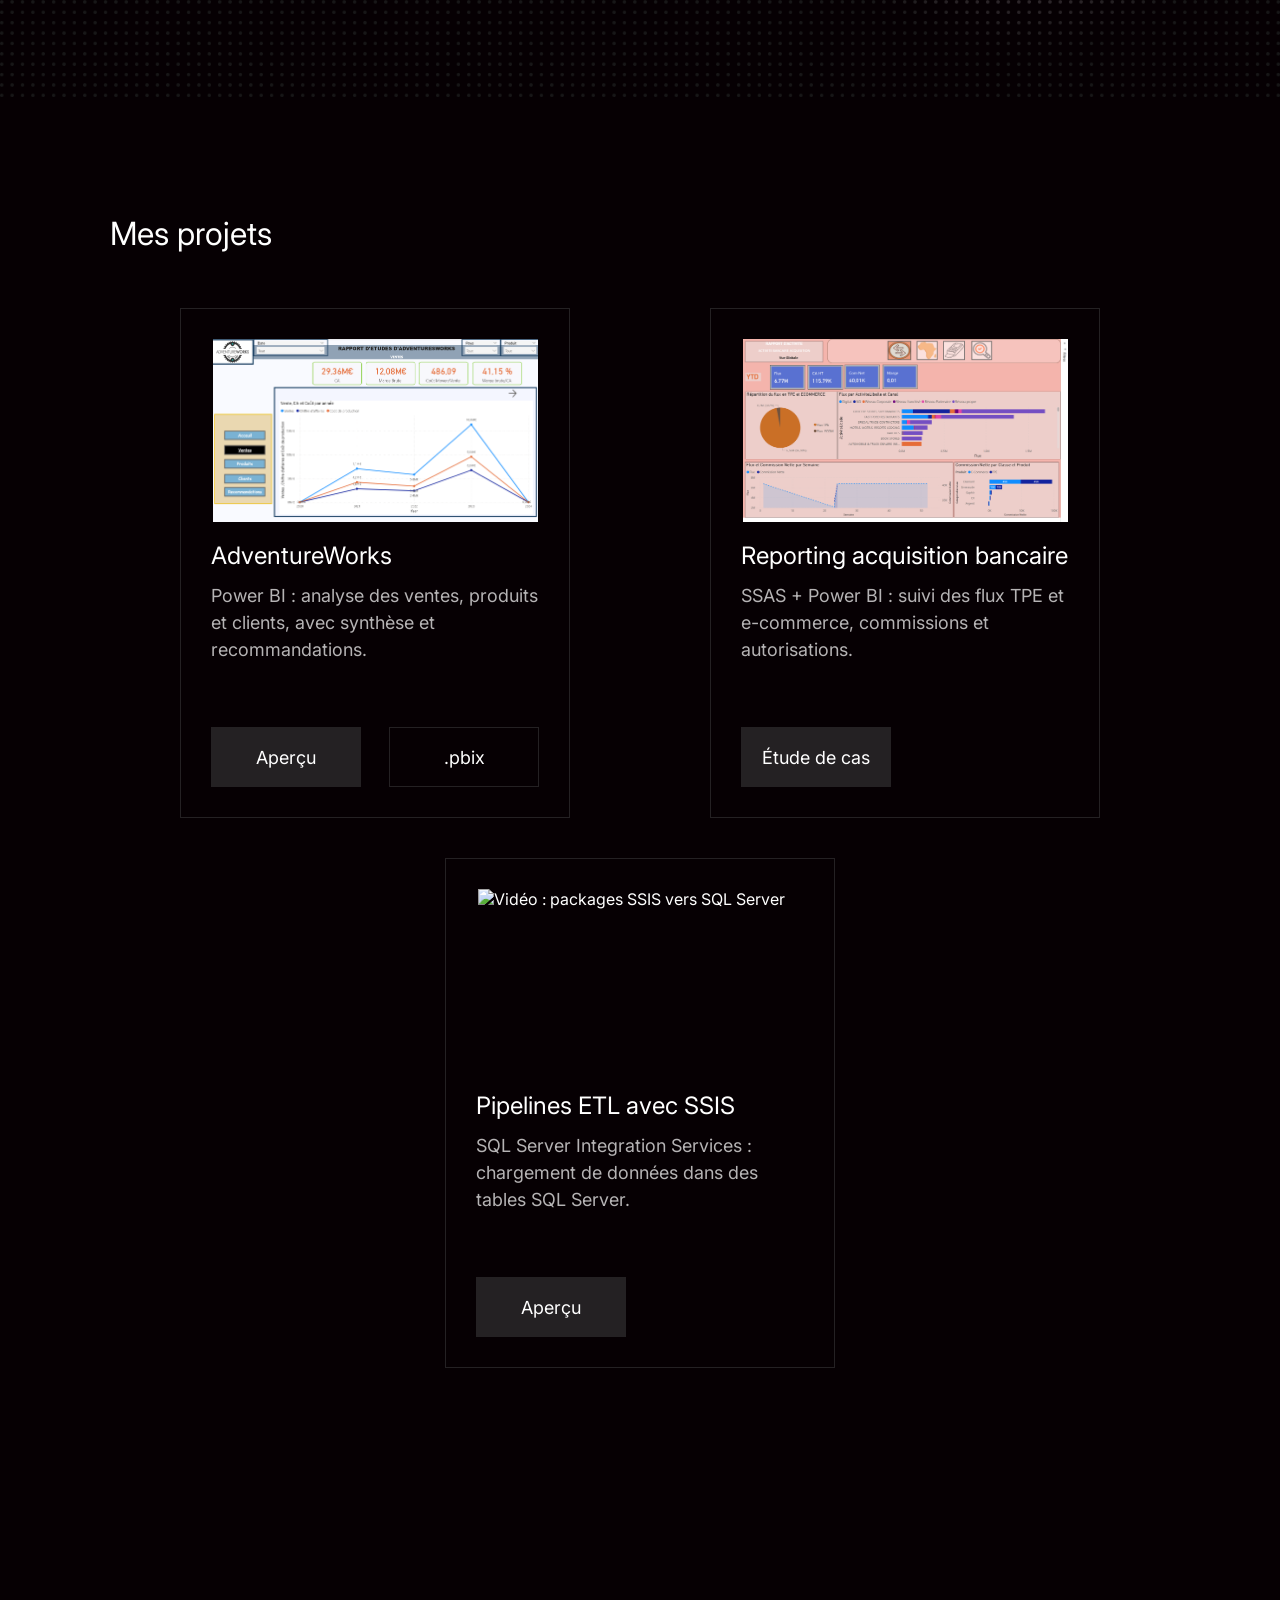
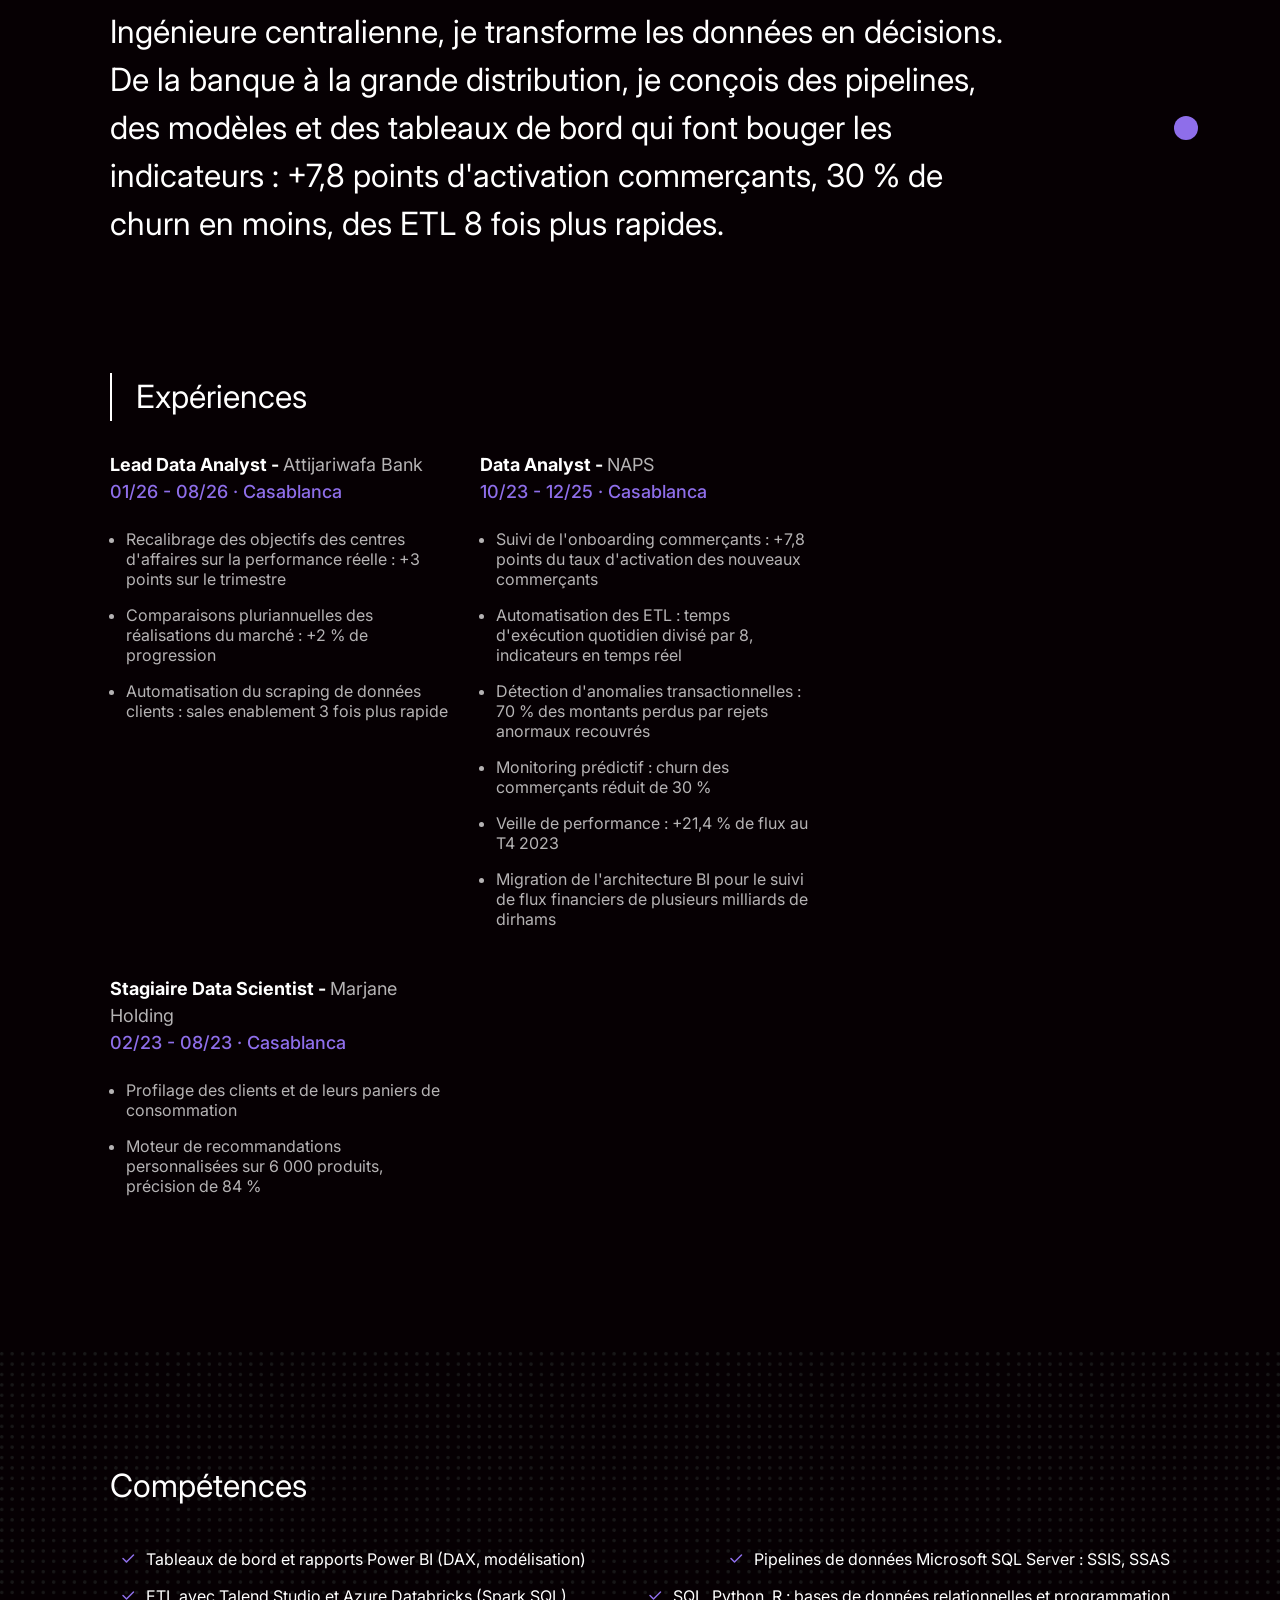
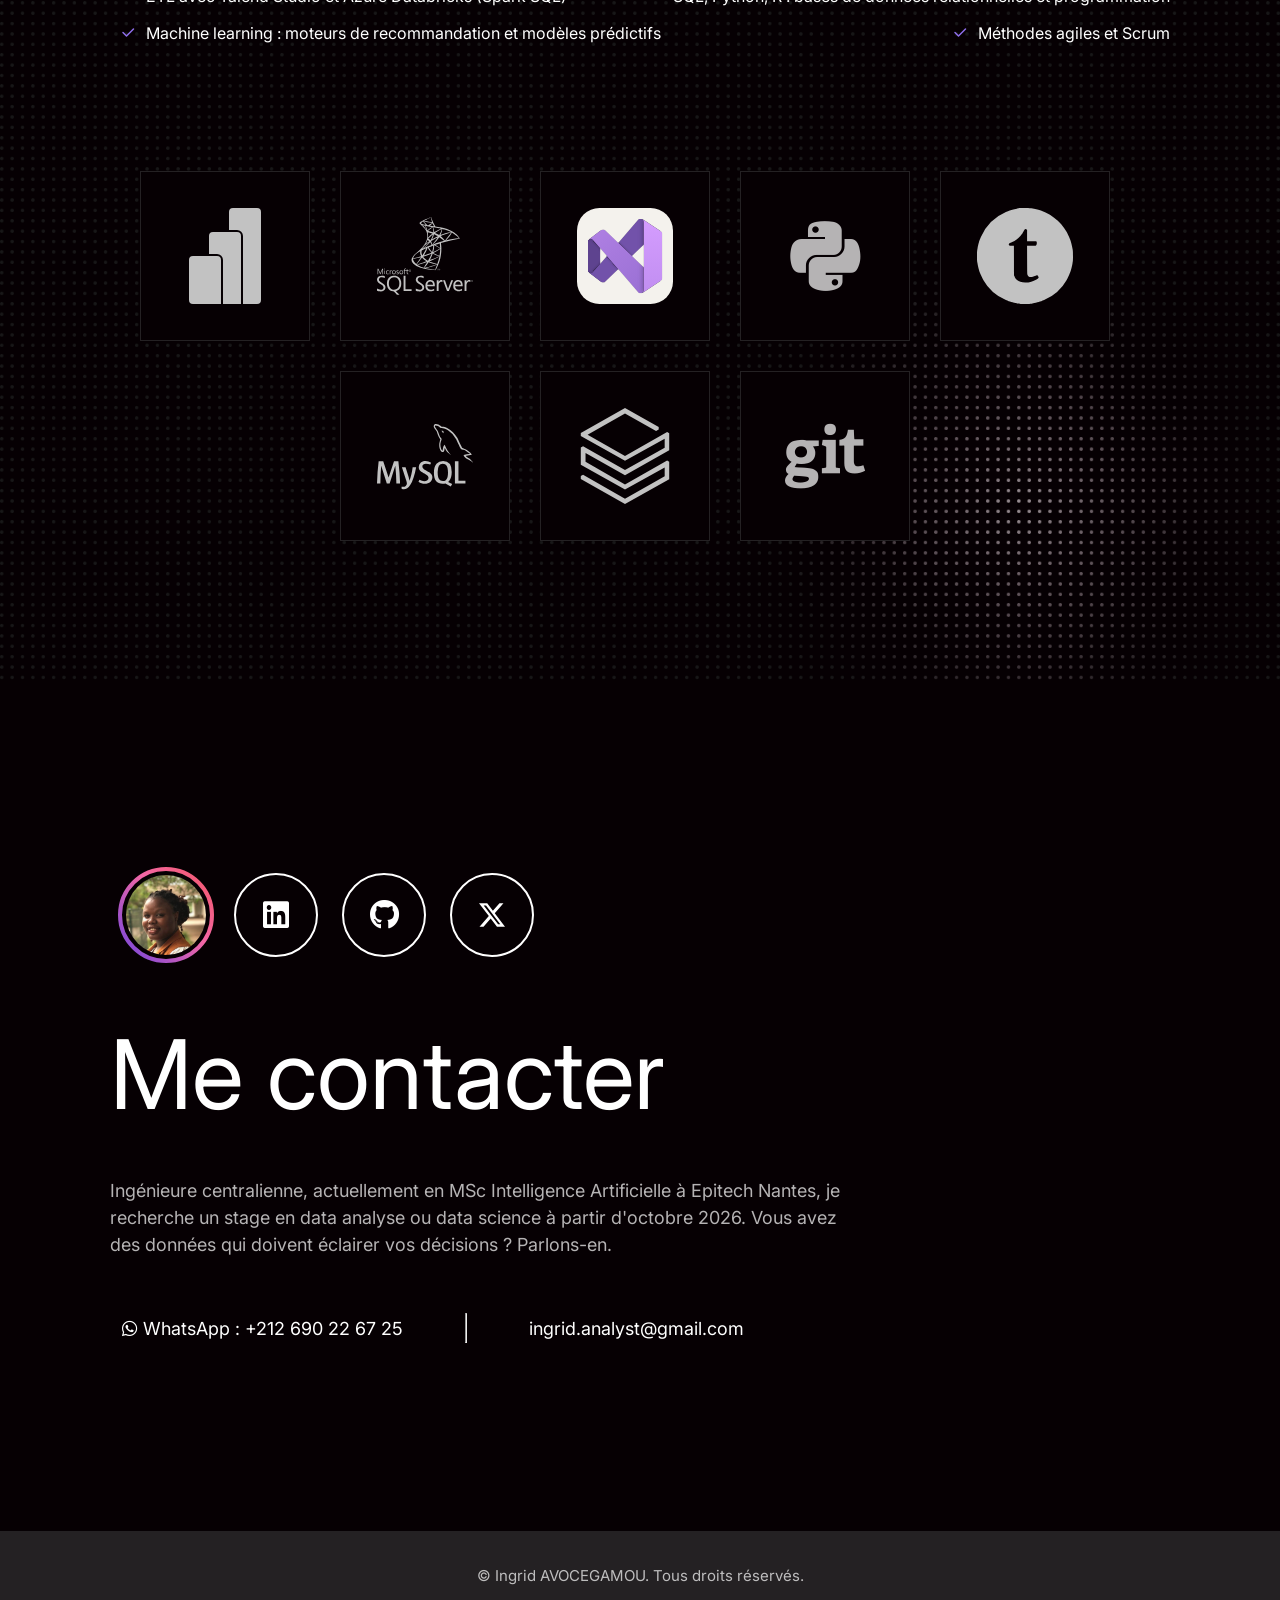
==== commit 435be6ee: "Site en francais, certifications et texte de contact a jour - Titres et textes traduits en francais " ====
--- a/index.html
+++ b/index.html
@@ -1,5 +1,5 @@
 <!DOCTYPE html>
-<html lang="en">
+<html lang="fr">
 
 <head>
     <meta charset="UTF-8">
@@ -8,7 +8,7 @@
     <meta name="description" content="">
     <meta name="author" content="">
 
-    <title>Ingrid AVOCEGAMOU|Data Analyst</title>
+    <title>Ingrid AVOCEGAMOU | Data Analyst</title>
 
     <!-- Google Fonts -->
     <link rel="preconnect" href="https://fonts.googleapis.com">
@@ -27,8 +27,8 @@
     <header class="header">
         <div class="header-links flex-start">
             <div class="profile-container">
-                <img class="profile" src="./img/profile.jpg" alt="Joe Blow">
-                <img class="ring" src="./img/Ring.svg" alt="Ring Border">
+                <img class="profile" src="./img/profile.jpg" alt="Ingrid AVOCEGAMOU">
+                <img class="ring" src="./img/Ring.svg" alt="">
             </div>
 
             <ul class="flex-list list-items-circle">
@@ -51,7 +51,7 @@
         </div>
 
         <h1>
-            Hi, I’m Ingrid AVOCEGAMOU<br />
+            Bonjour, je suis Ingrid AVOCEGAMOU<br />
             Data Analyst
         </h1>
 
@@ -67,12 +67,14 @@
 
         <section class="section about">
             <h2>
-                I know how to extract relevant insights from data, and I enhance its value by creating dashboards and reports for easier monitoring of activities and decision-making.
+                J'extrais des données les informations qui comptent et je les rends actionnables : tableaux de bord, rapports et modèles qui simplifient le pilotage et accélèrent la décision.
             </h2>
 
             <ul class="achievements">
-                <li>🏆 Datacamp certified analyst</li>
-                <li>🏆 Certified in Realtional Database Management - Coursera Certification</li>
+                <li>🏆 Microsoft Certified : Power BI Data Analyst Associate (PL-300)</li>
+                <li>🏆 Certified Data Analyst in Power BI - DataCamp</li>
+                <li>🏆 Relational Database Management Systems (Advanced SQL) - Coursera</li>
+                <li>🏆 Exploratory Data Analysis with Pandas</li>
             </ul>
         </section>
 
@@ -80,7 +82,7 @@
 
         <section class="section projects" id="projects">
             <div class="flex-between">
-                <h2>Take a look at my projects</h2>
+                <h2>Mes projets</h2>
 
                 <!-- <a href="https://www.github.com/" class="projects-link flex-between">
                     See all works <img src="./img/ArrowUpRight.svg" alt="Arrow" style="margin-left: 8px; opacity: 0.7;">
@@ -127,10 +129,10 @@
         <section class="section experience">
             <p class="experience-description">
                 Ingénieure centralienne, je transforme les données en décisions. De la banque à la grande distribution, je conçois des pipelines, des modèles et des tableaux de bord qui font bouger les indicateurs : +7,8 points d'activation commerçants, 30 % de churn en moins, des ETL 8 fois plus rapides.
-                <img src="./img/Dot.svg" alt="Blue Dot">
+                <img src="./img/Dot.svg" alt="">
             </p>
 
-            <h2>Experience</h2>
+            <h2>Expériences</h2>
 
             <div class="experience-cards flex-center">
                 <div class="experience-card">
@@ -177,15 +179,15 @@
         <!-- SKILLS -->
 
         <section class="section skills">
-           <h2>Skills that I have</h2>        
+           <h2>Compétences</h2>        
 
             <ul class="skill-list flex-between">
-                <li><img src="./img/Check.svg" alt="Checkmark">Developping dashboards and reports in Power BI</li>
-                <li><img src="./img/Check.svg" alt="Checkmark">Data pipelines construction in Microssoft SQL Server     </li>
-                <li><img src="./img/Check.svg" alt="Checkmark">Data pipelines construction in Talend   </li>
-                <li><img src="./img/Check.svg" alt="Checkmark">Relationals DataBases Management Systems and programming languages </li>
-                <li><img src="./img/Check.svg" alt="Checkmark">Developping recommandations engine</li>
-                <li><img src="./img/Check.svg" alt="Checkmark">Agile development & Scrum</li>
+                <li><img src="./img/Check.svg" alt="">Tableaux de bord et rapports Power BI (DAX, modélisation)</li>
+                <li><img src="./img/Check.svg" alt="">Pipelines de données Microsoft SQL Server : SSIS, SSAS     </li>
+                <li><img src="./img/Check.svg" alt="">ETL avec Talend Studio et Azure Databricks (Spark SQL)   </li>
+                <li><img src="./img/Check.svg" alt="">SQL, Python, R : bases de données relationnelles et programmation </li>
+                <li><img src="./img/Check.svg" alt="">Machine learning : moteurs de recommandation et modèles prédictifs</li>
+                <li><img src="./img/Check.svg" alt="">Méthodes agiles et Scrum</li>
             </ul>
             <br />
             <br />
@@ -316,7 +318,7 @@
             <div class="contact-links flex-start">
                 <div class="profile-container">
                     <img class="profile" src="./img/profile.jpg" alt="Ingrid AVOCEGAMOU">
-                    <img class="ring" src="./img/Ring.svg" alt="Ring Border">
+                    <img class="ring" src="./img/Ring.svg" alt="">
                 </div>
 
                 <ul class="flex-list list-items-circle">
@@ -340,11 +342,11 @@
             </div>
 
             <h1>
-                Get in touch
+                Me contacter
             </h1>
 
             <p>
-                Je suis ingénieure centralienne de formation. Passionée par le pouvoir de l'analytique dans les prises de décision au sein des organisations. Je suis me suis orientée et auto-former sur l'analyse de données. Je maitrises les outils BI les plus en vogue. Et je recherche activement un poste challengeant de data analyst. 
+                Ingénieure centralienne, actuellement en MSc Intelligence Artificielle à Epitech Nantes, je recherche un stage en data analyse ou data science à partir d'octobre 2026. Vous avez des données qui doivent éclairer vos décisions ? Parlons-en.
             </p>
 
             <ul class="contact-details flex-list">
@@ -355,7 +357,7 @@
         </section>
     </main>
     <footer class="footer flex-center">
-        <p><small>© Ingrid AVOCEGAMOU. All rights reserved.</small></p>
+        <p><small>© Ingrid AVOCEGAMOU. Tous droits réservés.</small></p>
     </footer>
 
     <!-- Fenêtre d'aperçu (galerie d'images ou vidéo) -->
